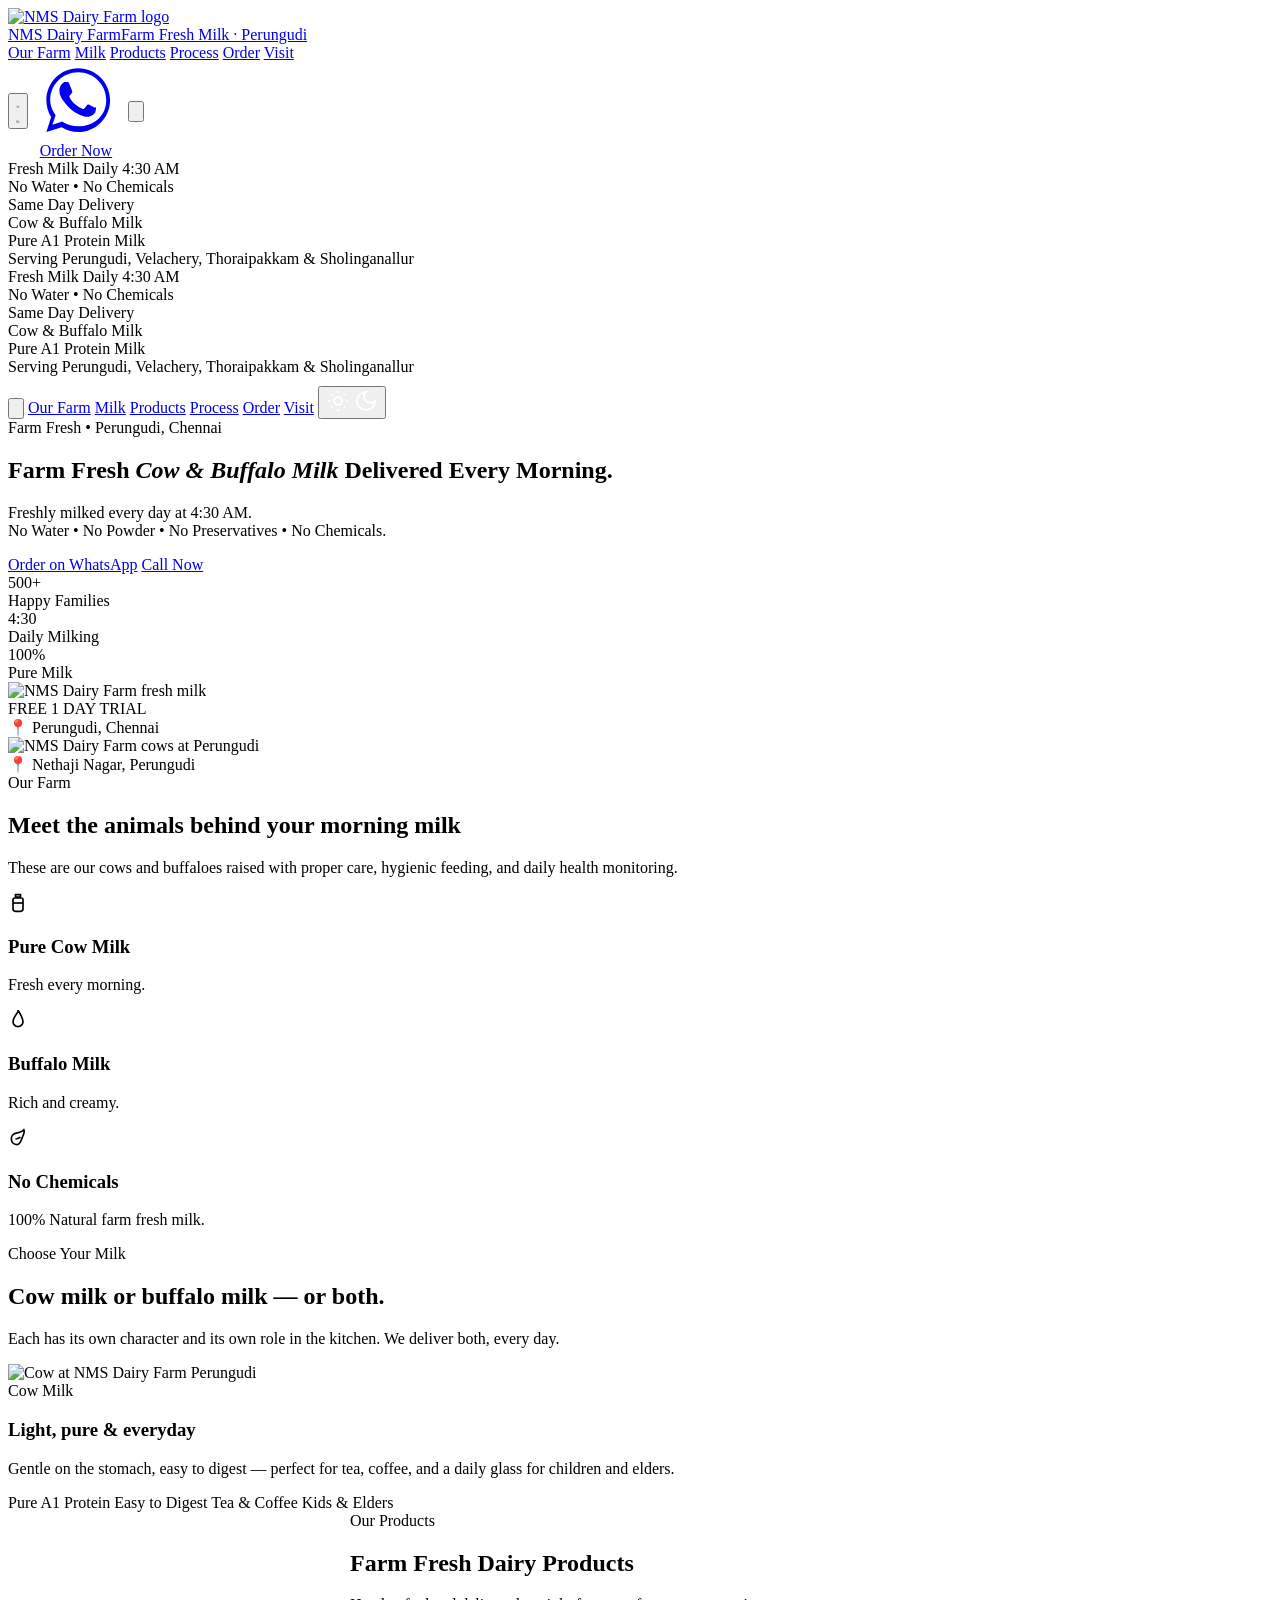
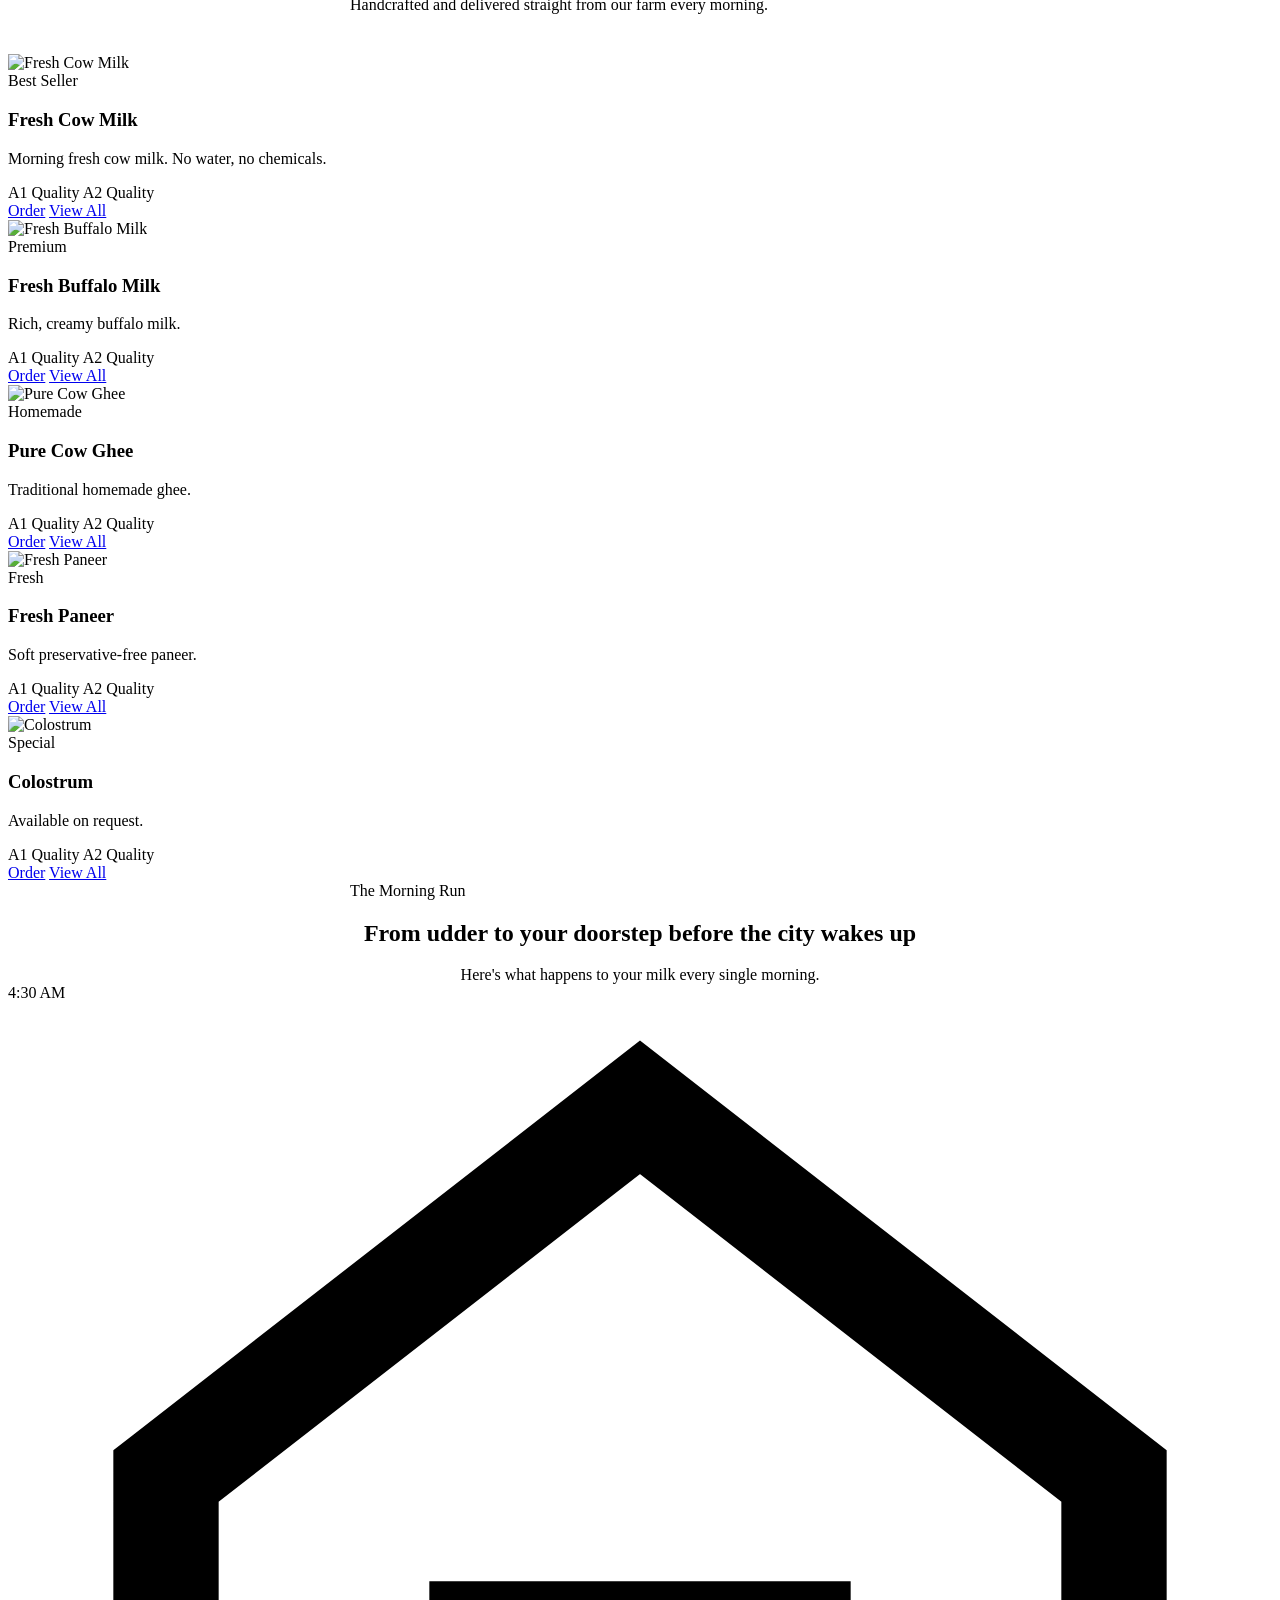
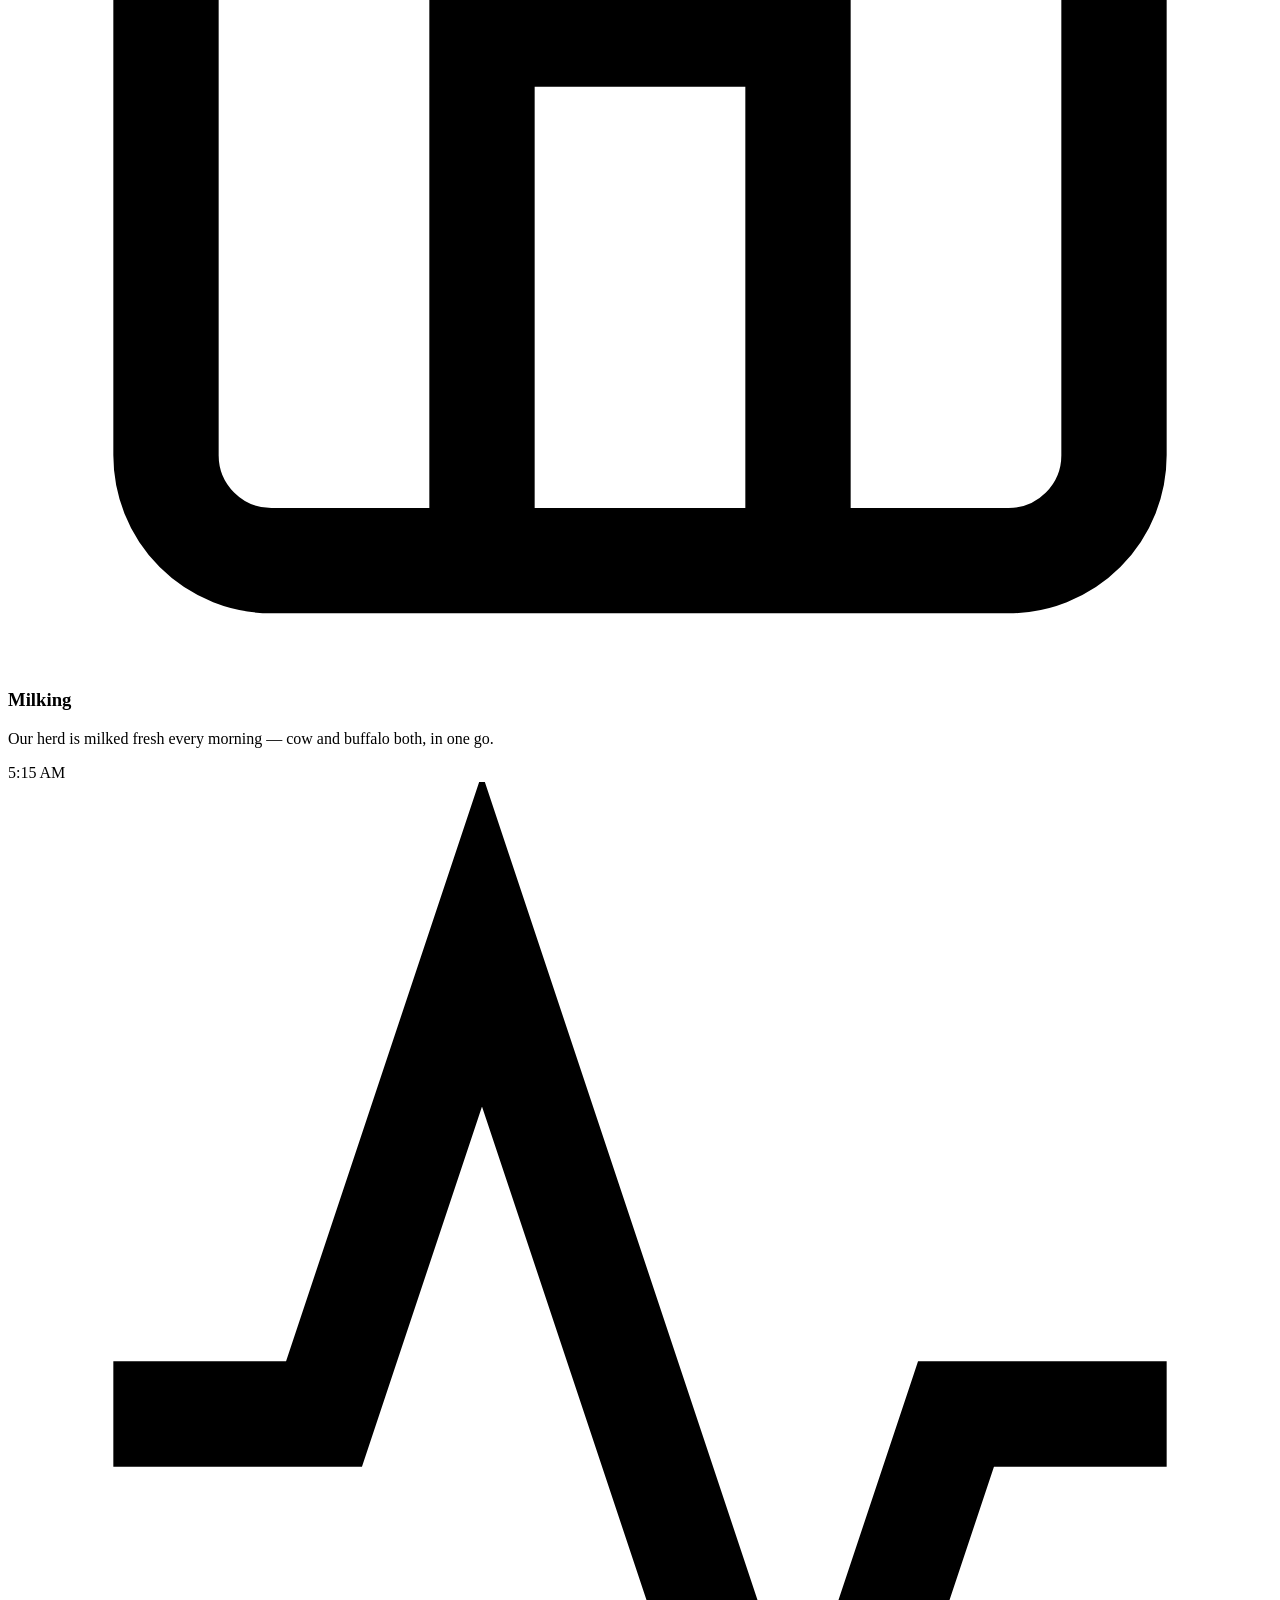
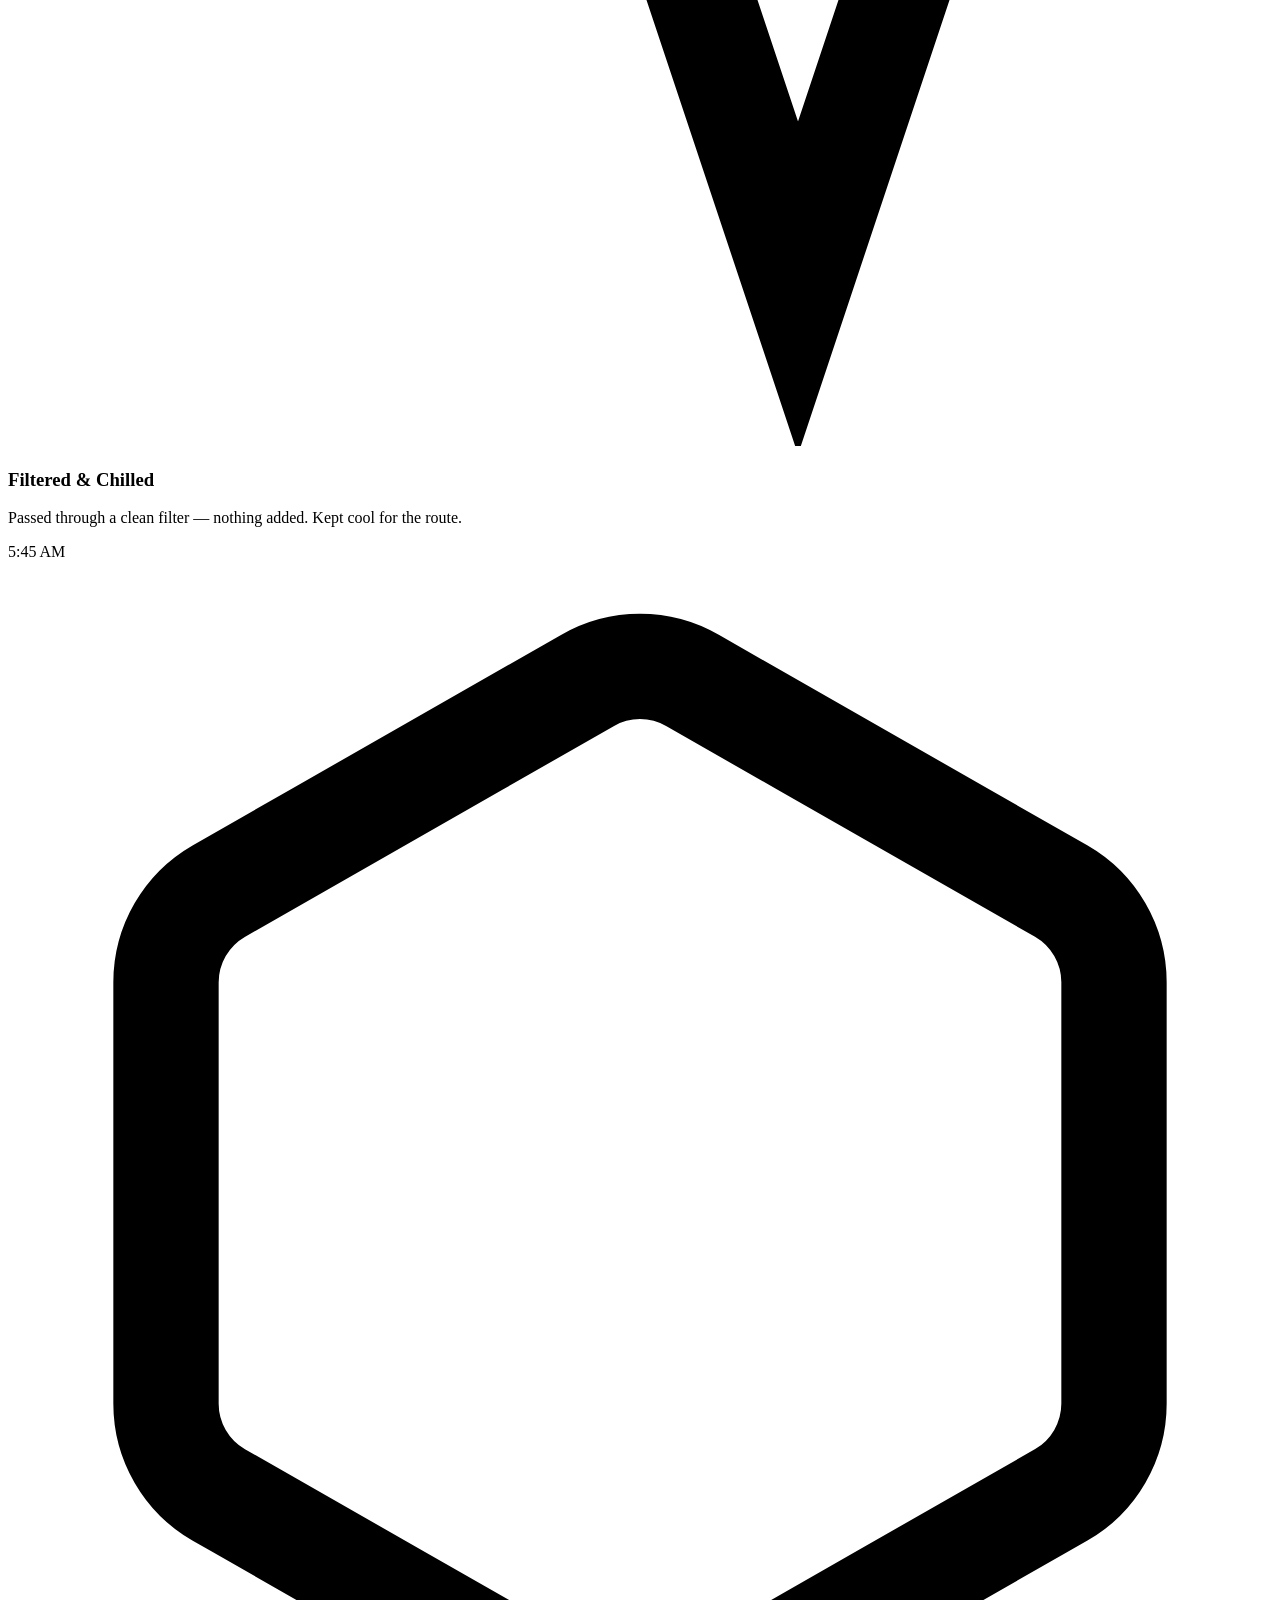
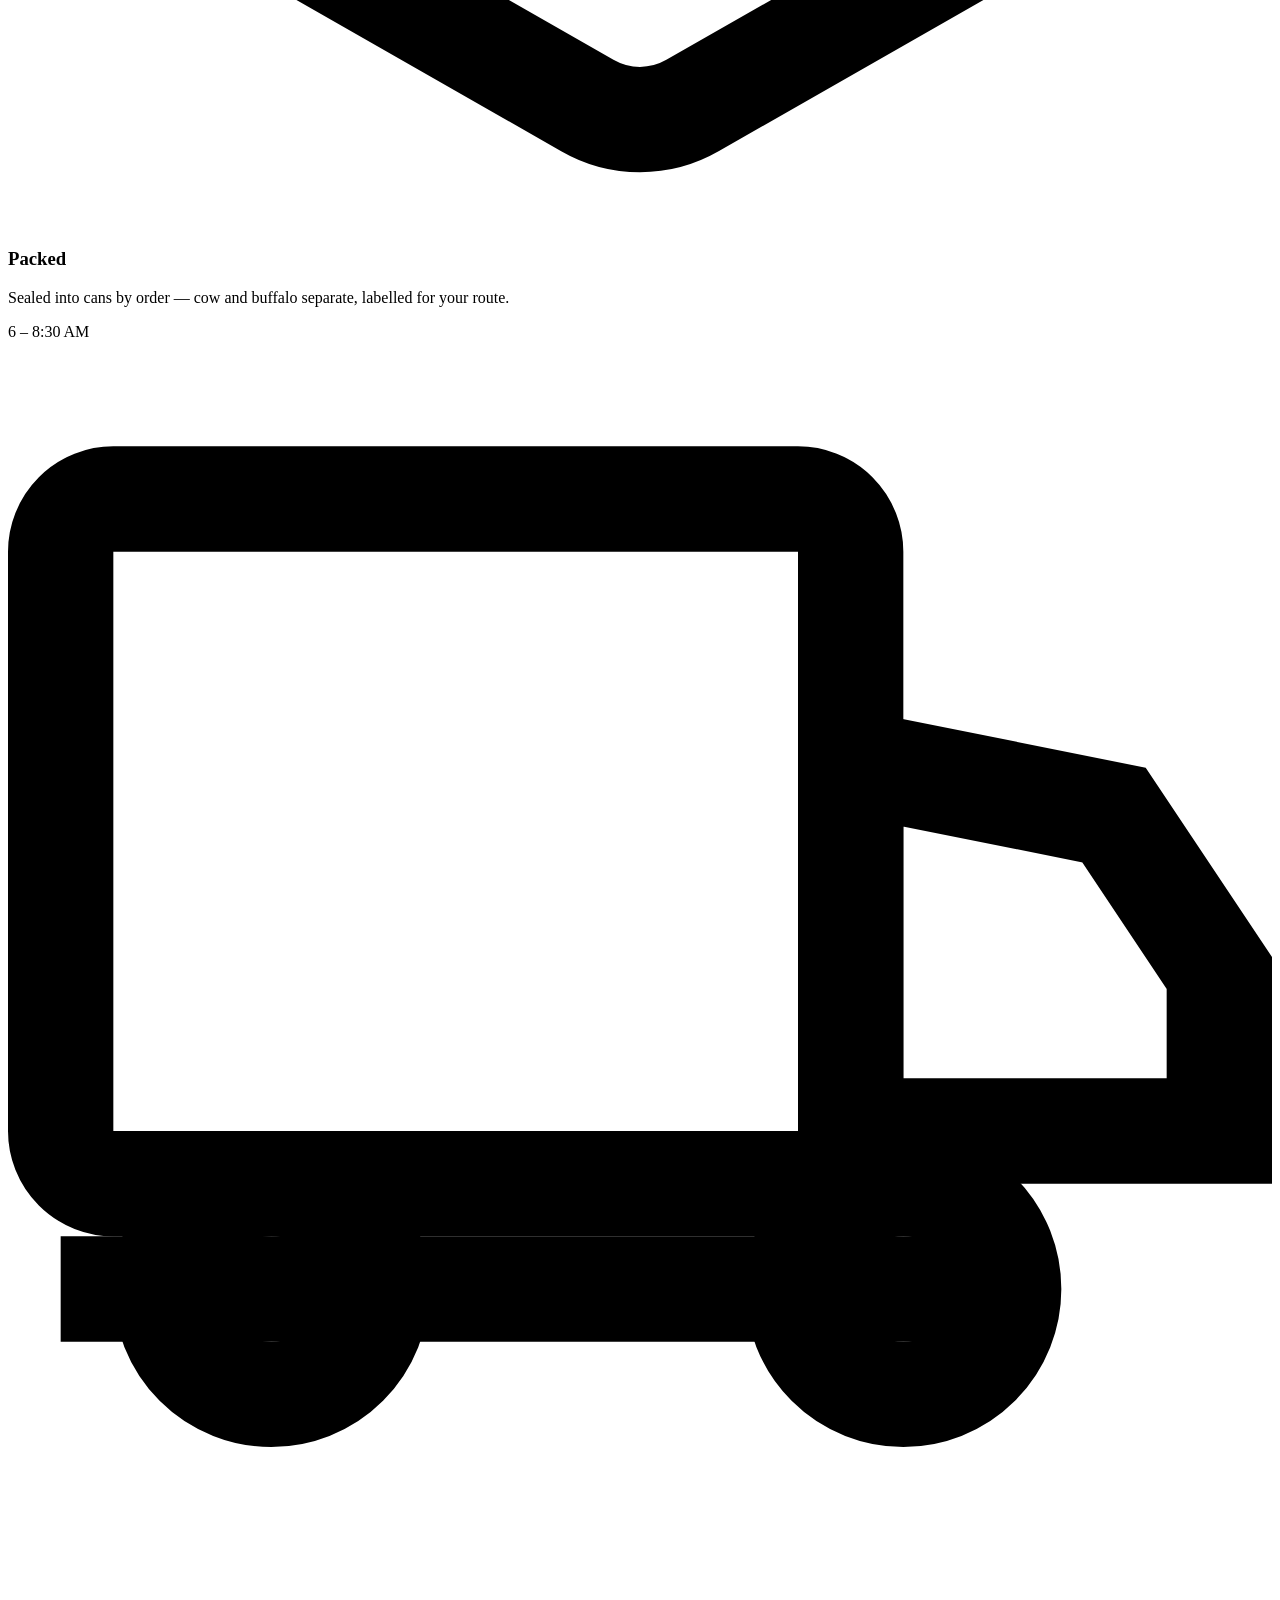
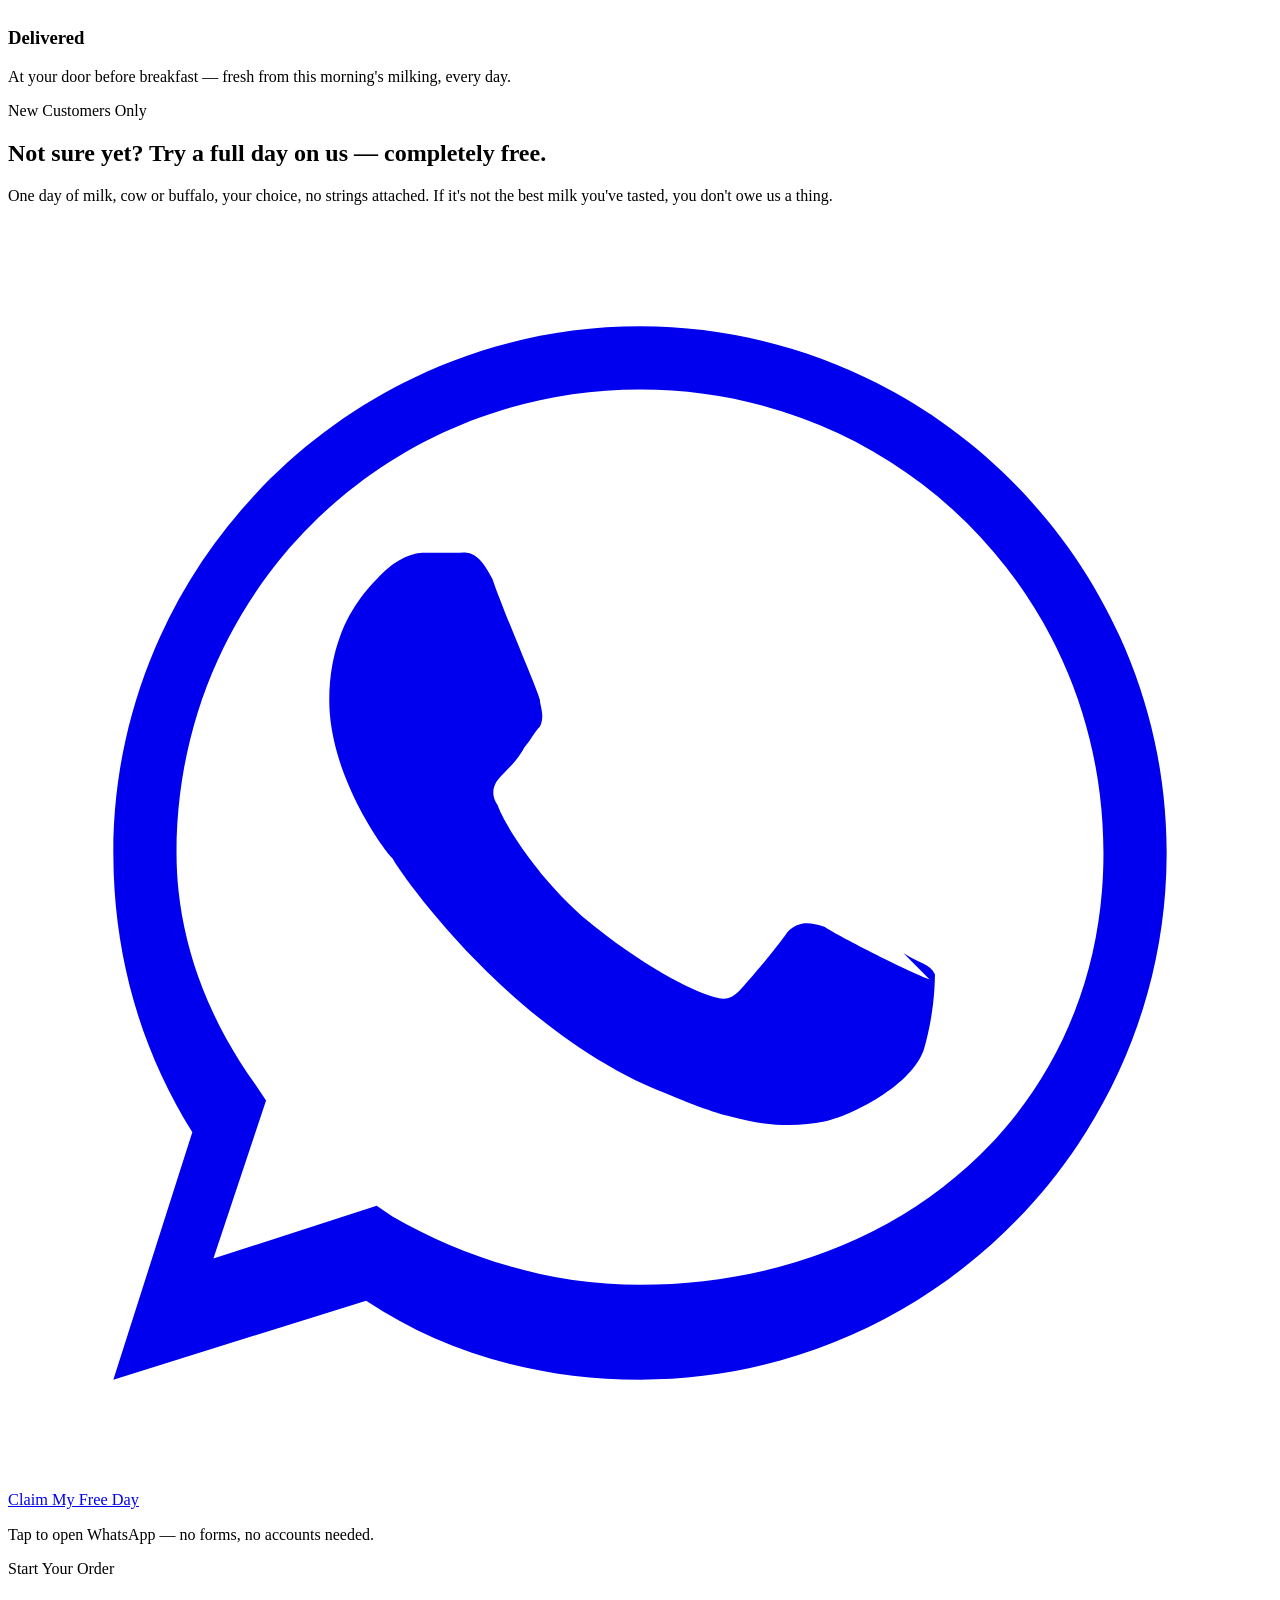
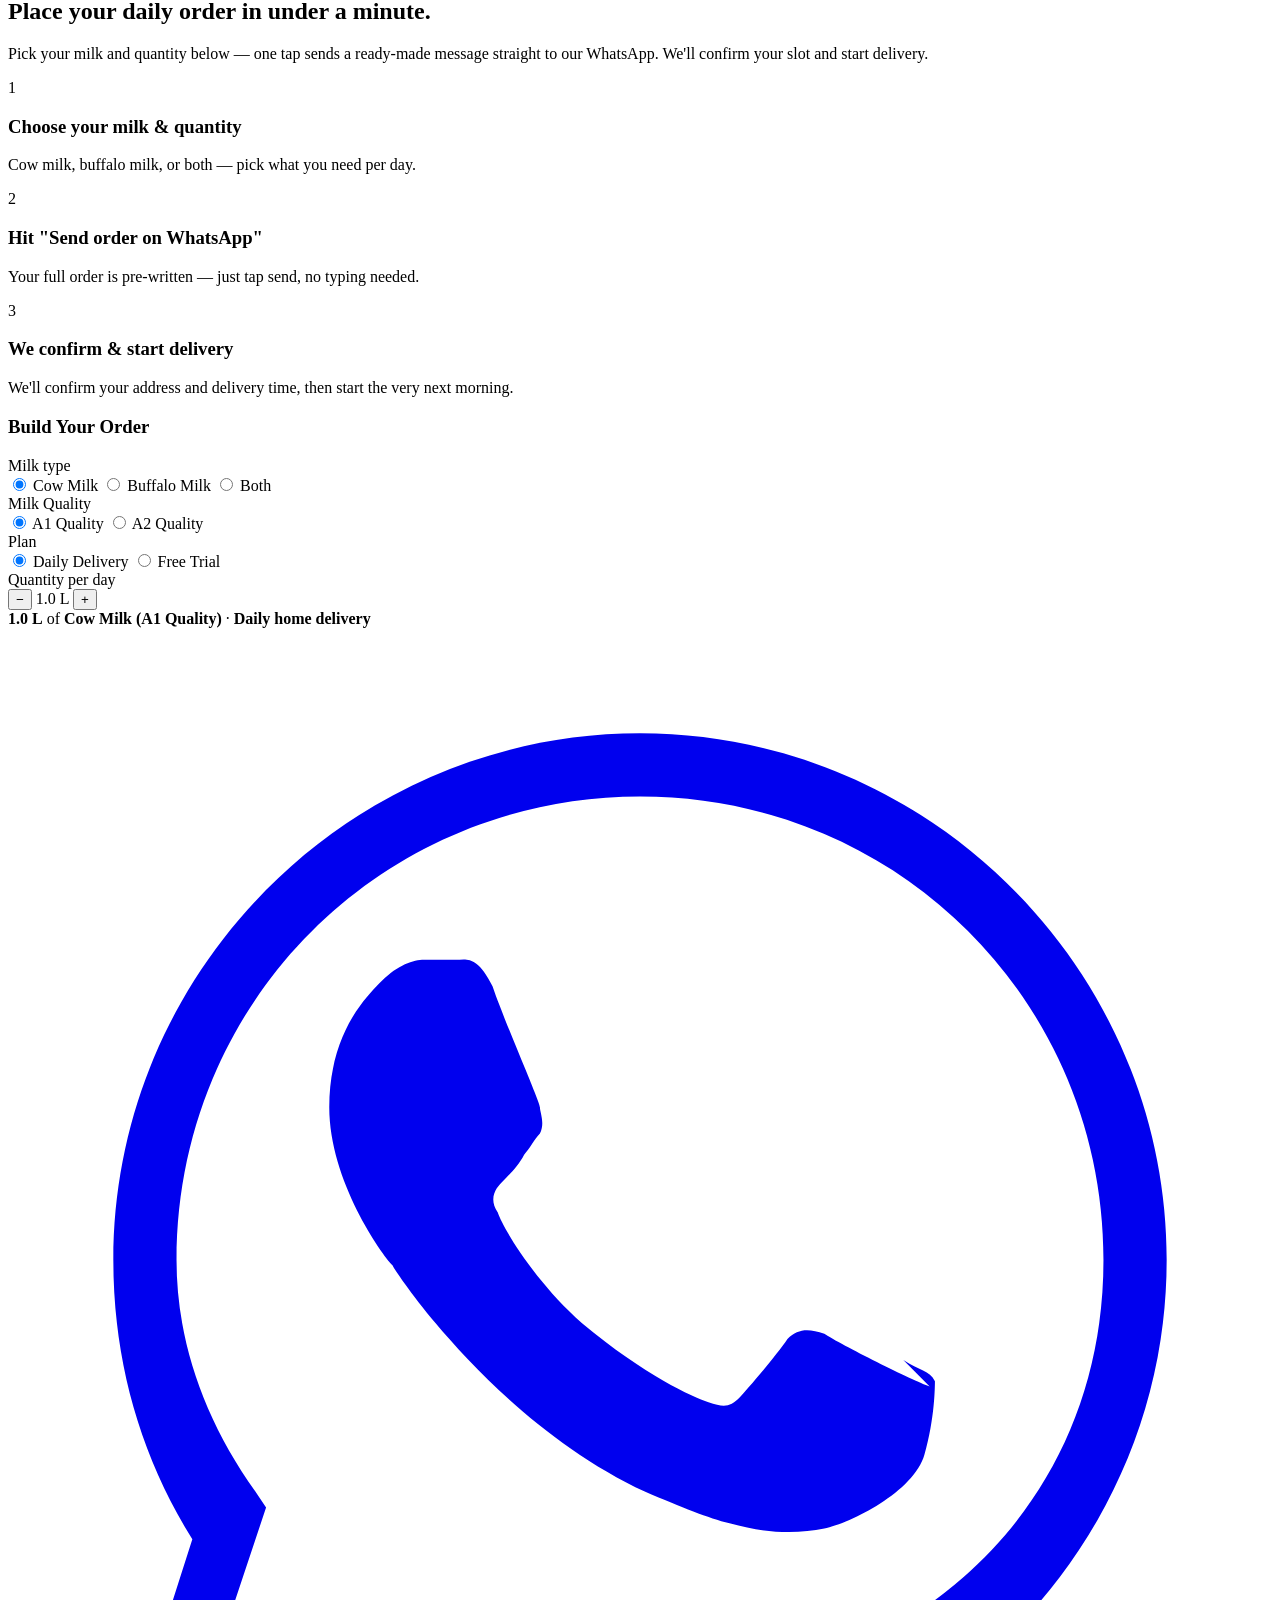
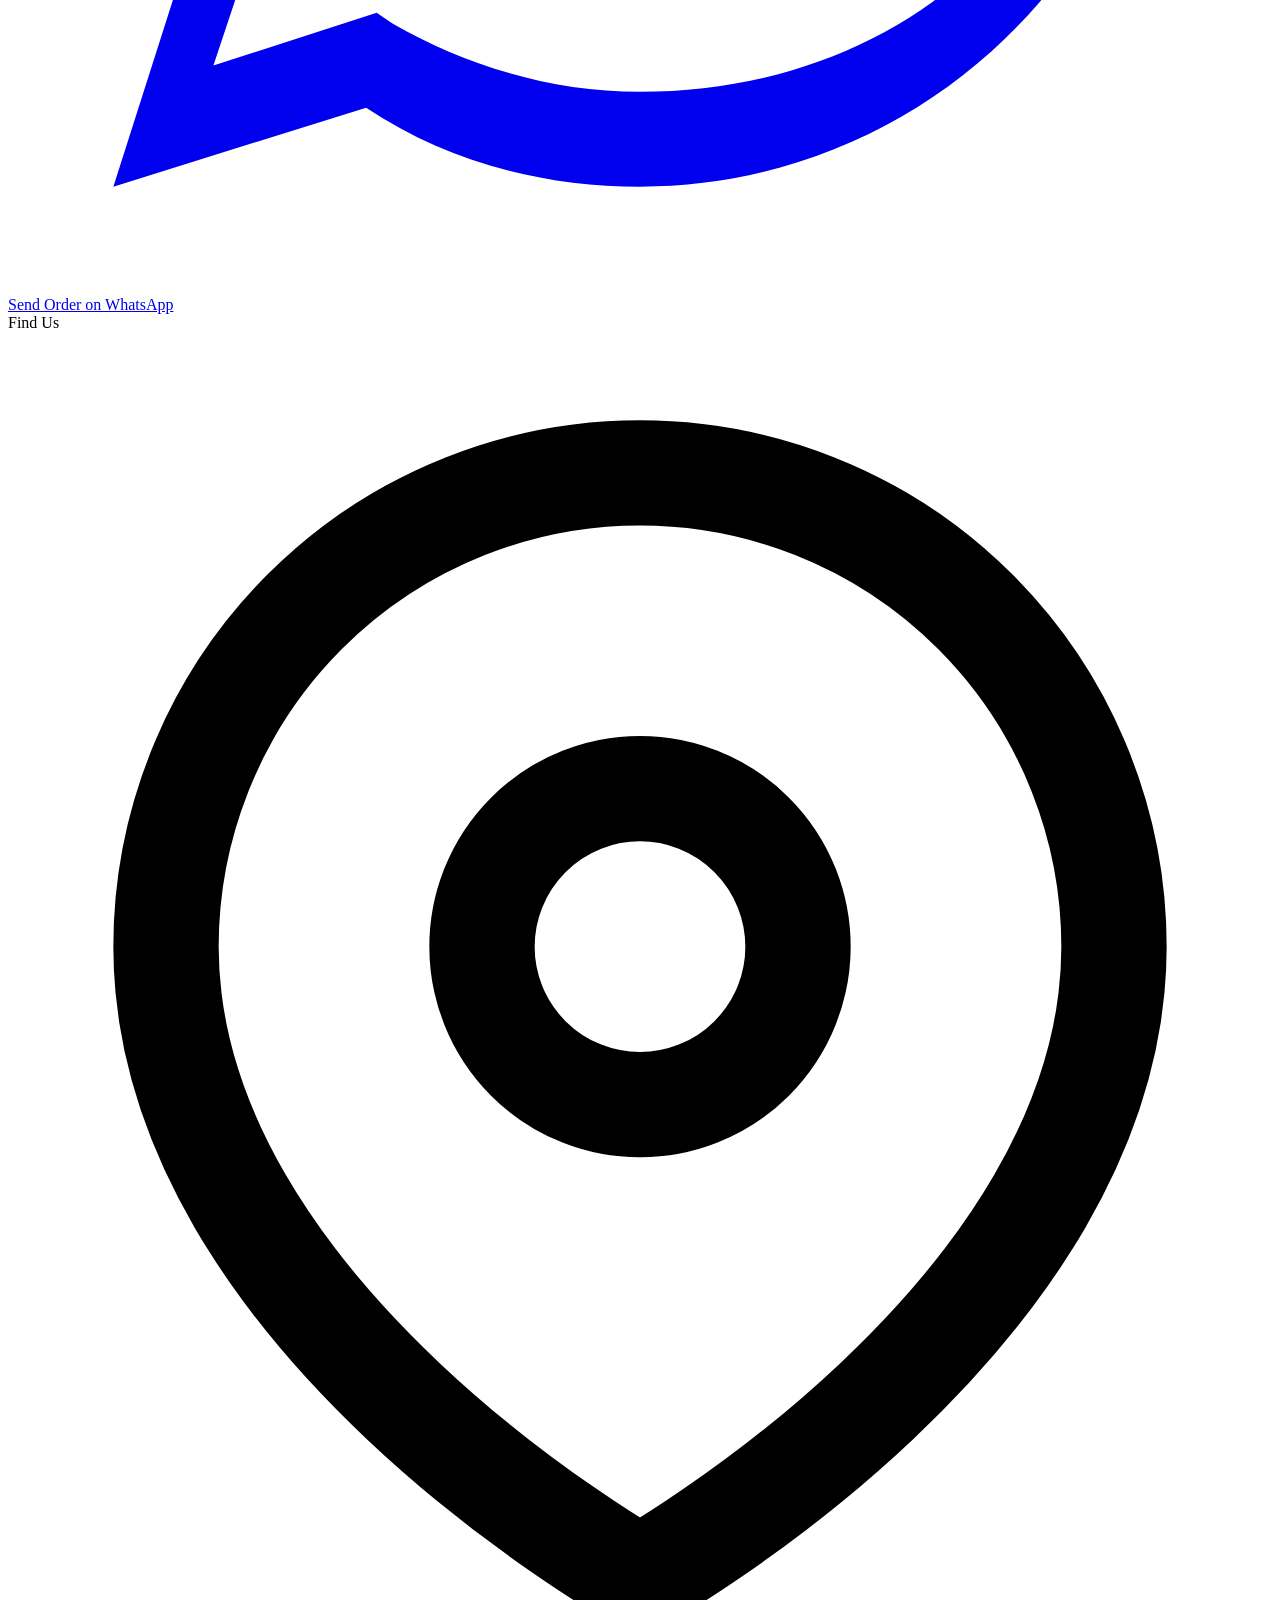
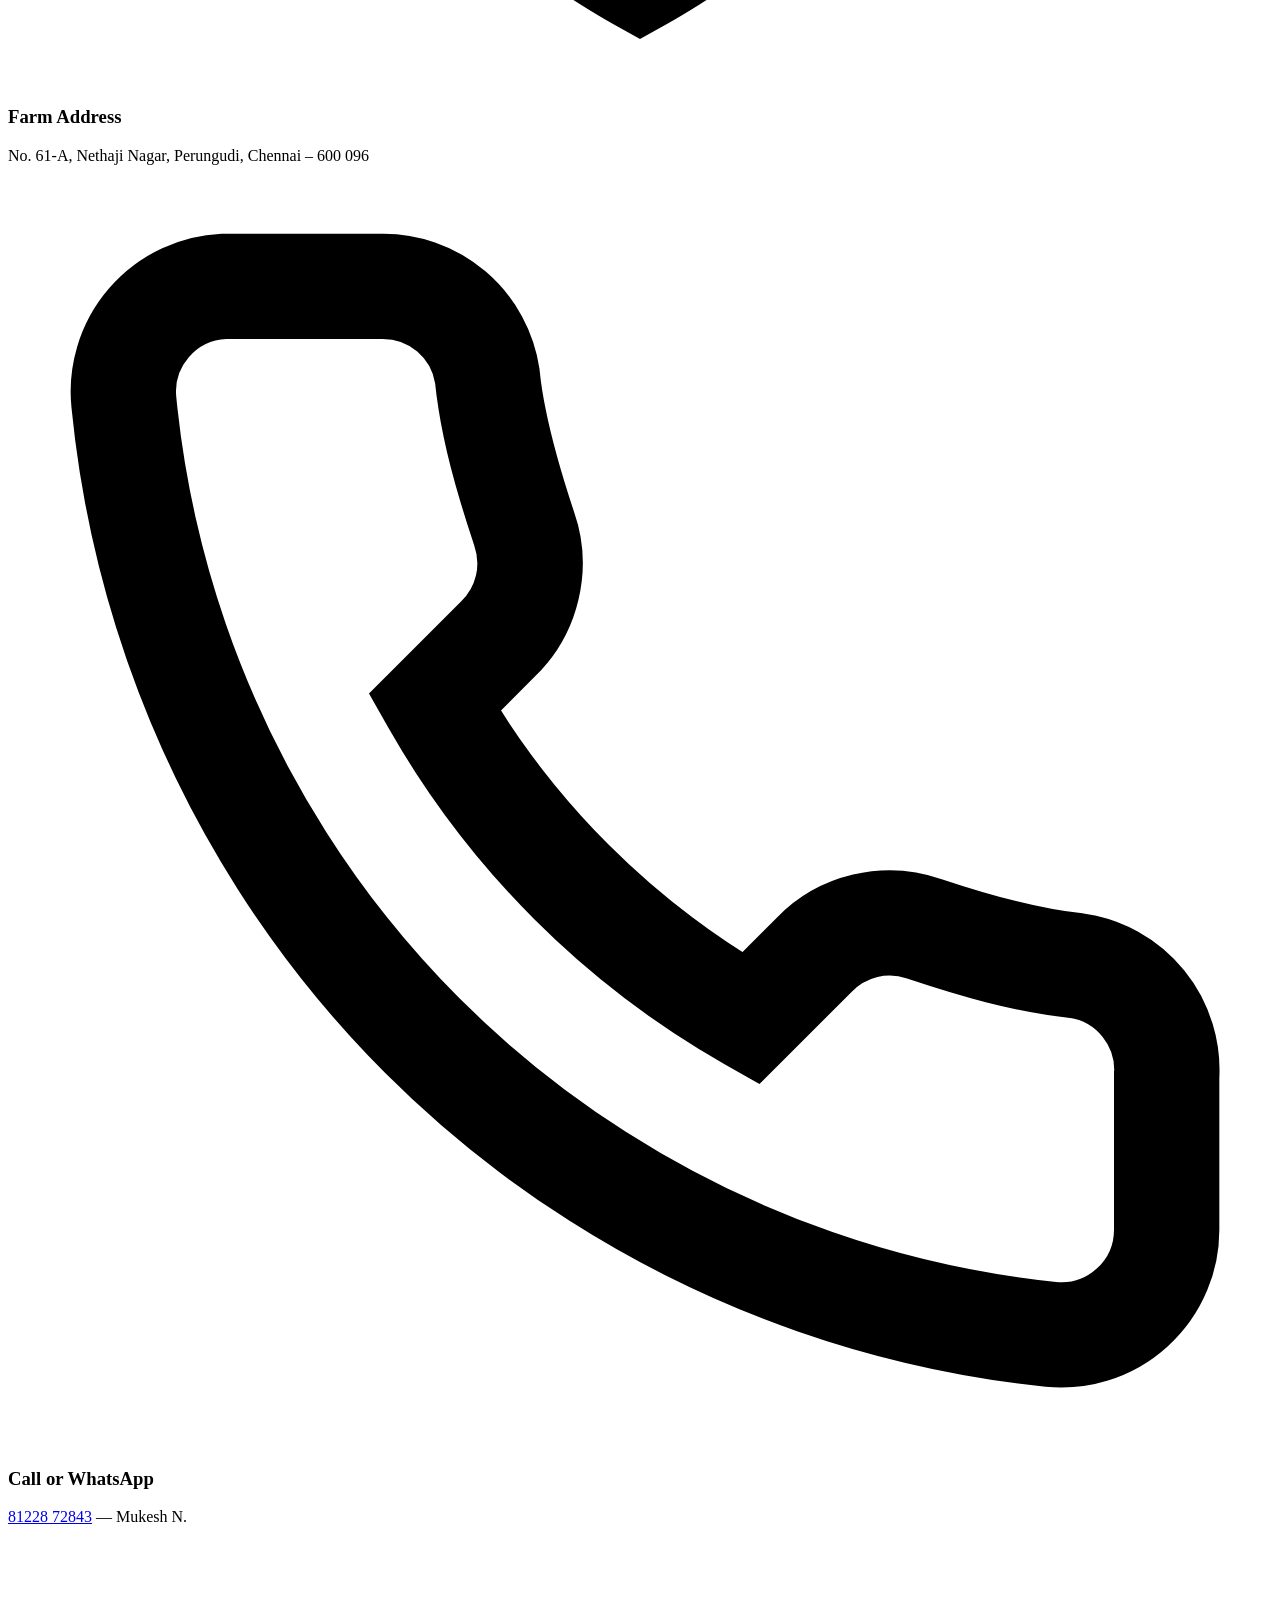
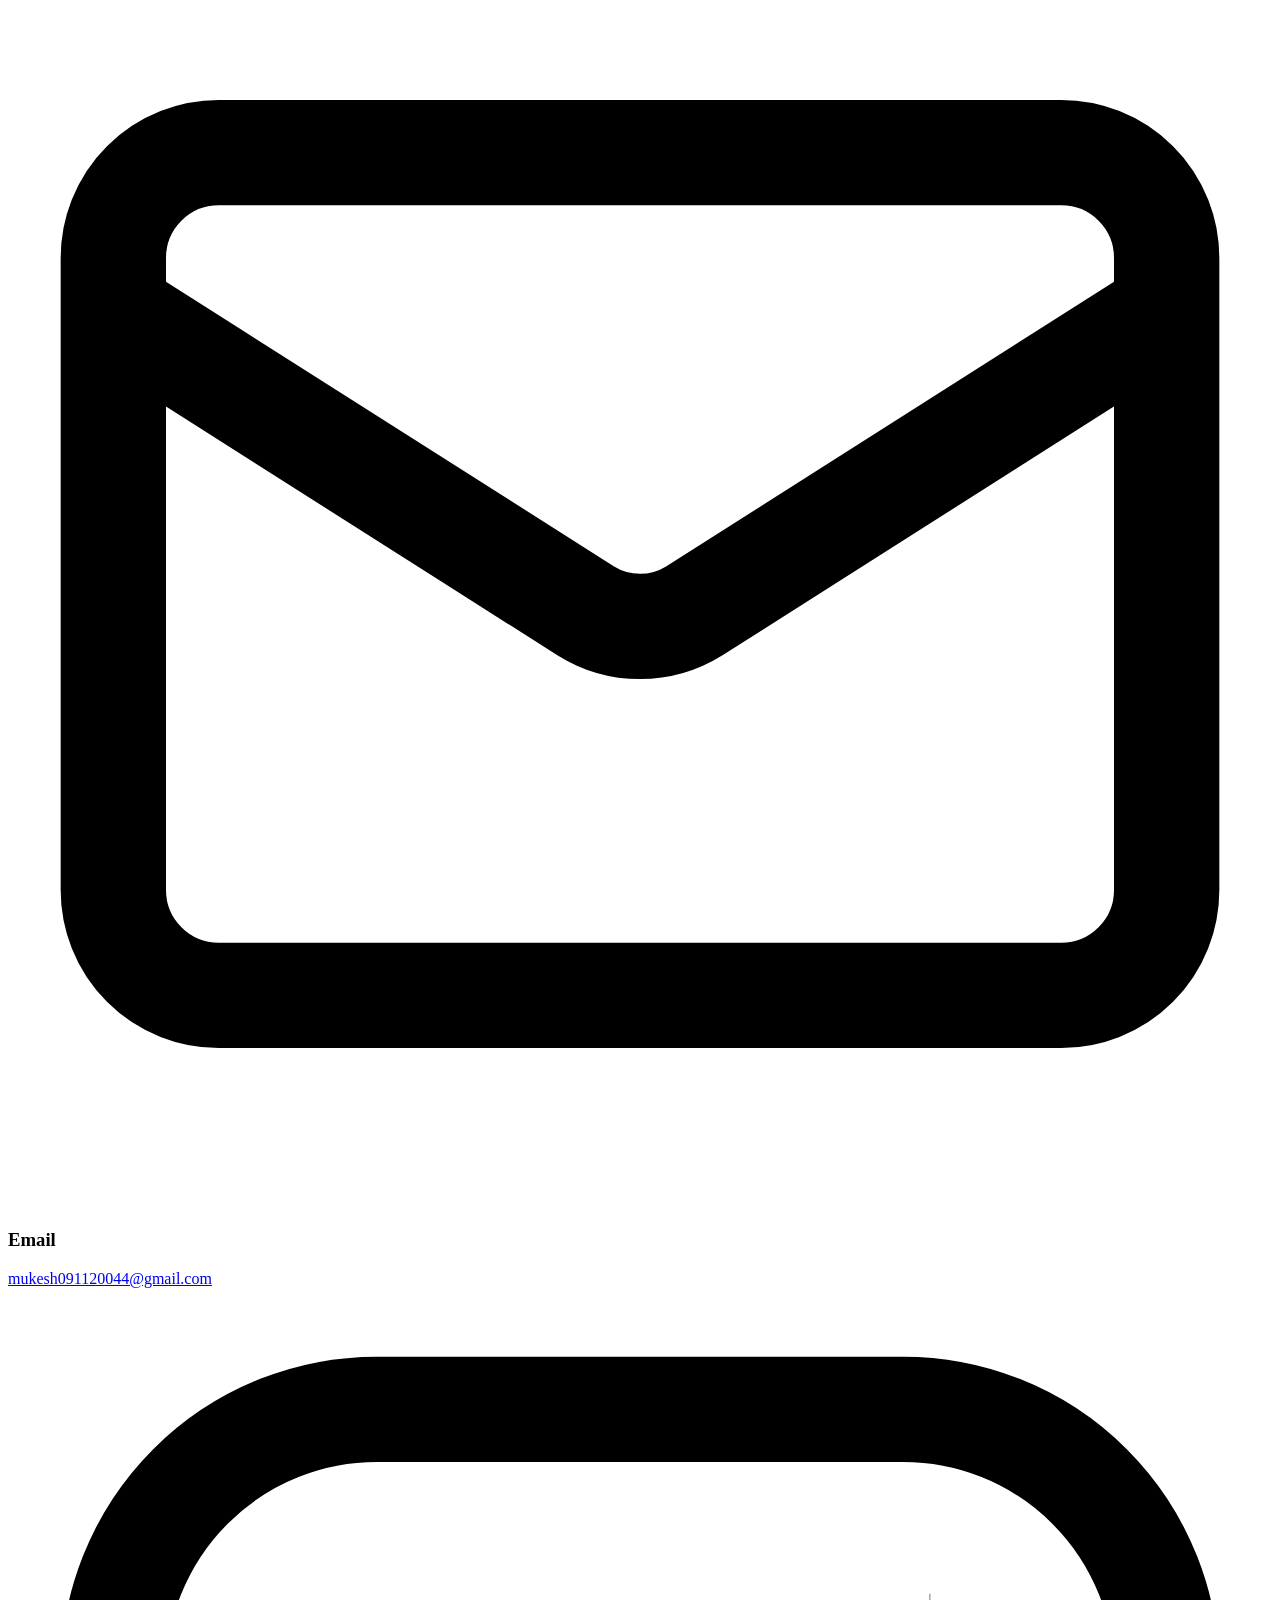
==== index.html @ 5dfdd24a "Update index.html" ====
<!DOCTYPE html>
<html lang="en">

<head>
   <meta name="google-site-verification"
   content="abcdefghijklmnopqrstuvwxyz123456" />
  <meta name="google-site-verification" content="FIwdEo8dIdttKMompDkvit5PTXpS1z3GjPGA3_YH7To" />
  <meta charset="UTF-8">
  <meta name="viewport" content="width=device-width, initial-scale=1.0">
  <title>NMS Dairy Farm | Farm Fresh Cow &amp; Buffalo Milk</title>
  <meta name="description"
    content="Pure cow and buffalo milk, milked at 4:30 AM and delivered to your door in Perungudi, Velachery, Sholinganallur. No mixing, no chemicals.">
  <meta name="keywords"
    content="NMS Dairy Farm, fresh milk Chennai, cow milk Perungudi, buffalo milk Velachery, organic ghee, homemade paneer, daily milk delivery Chennai, A1 milk Chennai, A2 milk Chennai">
  <meta name="robots" content="index, follow">
  <meta name="theme-color" content="#1B4332">
  <link rel="canonical" href="https://nmsdairyfarm.com/">

  <!-- Open Graph / Facebook -->
  <meta property="og:type" content="website">
  <meta property="og:url" content="https://nmsdairyfarm.com/">
  <meta property="og:title" content="NMS Dairy Farm | Farm Fresh Cow &amp; Buffalo Milk">
  <meta property="og:description"
    content="Pure cow and buffalo milk, milked at 4:30 AM and delivered to your door in Perungudi, Velachery, Sholinganallur. No mixing, no chemicals.">
  <meta property="og:image" content="https://nmsdairyfarm.com/img/one.webp">
  <meta property="og:site_name" content="NMS Dairy Farm">

  <!-- Twitter -->
  <meta name="twitter:card" content="summary_large_image">
  <meta name="twitter:url" content="https://nmsdairyfarm.com/">
  <meta name="twitter:title" content="NMS Dairy Farm | Farm Fresh Cow &amp; Buffalo Milk">
  <meta name="twitter:description"
    content="Pure cow and buffalo milk, milked at 4:30 AM and delivered to your door in Perungudi, Velachery, Sholinganallur. No mixing, no chemicals.">
  <meta name="twitter:image" content="https://nmsdairyfarm.com/img/one.webp">

  <!-- Favicon -->
  <link rel="icon" type="image/webp" href="img/logo.webp">
  <link rel="apple-touch-icon" href="img/logo.webp">

  <!-- Preload critical LCP assets -->
  <link rel="preload" as="image" href="img/one.webp" type="image/webp">
  <link rel="preload" as="image" href="img/two.webp" type="image/webp">

  <link rel="preconnect" href="https://fonts.googleapis.com">
  <link rel="preconnect" href="https://fonts.gstatic.com" crossorigin>
  <link
    href="https://fonts.googleapis.com/css2?family=Playfair+Display:ital,wght@0,700;0,900;1,700&family=DM+Sans:wght@400;500;600;700&family=Caveat:wght@700&display=swap"
    rel="stylesheet">
  <link rel="stylesheet" href="style.css">
</head>

<body>
  <script>
    (function () {
      var t = localStorage.getItem('theme');
      if (t === 'dark' || (!t && window.matchMedia('(prefers-color-scheme: dark)').matches)) {
        document.body.classList.add('dark-theme');
      }
    })();
  </script>

  <!-- ── HEADER ── -->
  <header>
    <div class="nav">
      <a href="#home" class="brand">
        <div class="brand-logo">
          <img src="img/two.webp" alt="NMS Dairy Farm logo" width="42" height="42" decoding="async">
        </div>
        <div class="brand-name">NMS Dairy Farm<span>Farm Fresh Milk · Perungudi</span></div>
      </a>
      <nav class="nav-links" aria-label="Main navigation">
        <a href="#showcase">Our Farm</a>
        <a href="#animals">Milk</a>
        <a href="products.html">Products</a>
        <a href="#process">Process</a>
        <a href="#order">Order</a>
        <a href="#visit">Visit</a>
      </nav>
      <div class="nav-actions" style="display:flex;align-items:center;gap:12px;">
        <button class="theme-btn" id="themeToggle" aria-label="Toggle dark mode">
          <svg class="sun-icon" viewBox="0 0 24 24" fill="none" stroke="currentColor" stroke-width="2" aria-hidden="true">
            <circle cx="12" cy="12" r="4"/>
            <path d="M12 2v2M12 20v2M4.93 4.93l1.41 1.41M17.66 17.66l1.41 1.41M2 12h2M20 12h2M6.34 17.66l-1.41 1.41M19.07 4.93l-1.41 1.41"/>
          </svg>
          <svg class="moon-icon" viewBox="0 0 24 24" fill="none" stroke="currentColor" stroke-width="2" aria-hidden="true">
            <path d="M12 3a6 6 0 0 0 9 9 9 9 0 1 1-9-9Z"/>
          </svg>
        </button>
        <a class="btn btn-wa nav-wa" id="navWa" href="#" target="_blank" rel="noopener" aria-label="Order on WhatsApp">
          <svg viewBox="0 0 24 24" fill="currentColor" aria-hidden="true">
            <path
              d="M17.5 14.4c-.3-.1-1.7-.8-2-1-.3-.1-.5-.1-.7.1-.2.3-.8 1-.9 1.1-.2.2-.3.2-.6.1-.3-.1-1.2-.5-2.4-1.5-.9-.8-1.5-1.8-1.6-2.1-.2-.3 0-.5.1-.6.1-.1.3-.3.4-.5.1-.1.2-.3.3-.4.1-.2 0-.4 0-.5 0-.1-.7-1.7-.9-2.3-.3-.6-.5-.5-.7-.5h-.6c-.2 0-.5.1-.8.4-.3.3-1 1-1 2.4s1 2.8 1.2 3c.1.2 2 3 4.8 4.3.7.3 1.2.5 1.6.6.7.2 1.3.2 1.8.1.5-.1 1.7-.7 1.9-1.4.2-.7.2-1.3.2-1.4-.1-.2-.3-.2-.6-.4Z" />
            <path
              d="M12 2C6.5 2 2 6.5 2 12c0 1.9.5 3.7 1.5 5.3L2 22l4.8-1.5C8.3 21.5 10.1 22 12 22c5.5 0 10-4.5 10-10S17.5 2 12 2Zm0 18.2c-1.7 0-3.3-.5-4.7-1.3l-.3-.2-3.1 1 1-3-.2-.3C3.7 15 3.2 13.5 3.2 12 3.2 7.1 7.1 3.2 12 3.2S20.8 7.1 20.8 12 16.9 20.2 12 20.2Z" />
          </svg>
          Order Now
        </a>
        <button class="hamburger" id="menuOpen" aria-label="Open menu" aria-expanded="false" aria-controls="mobileNav">
          <svg viewBox="0 0 24 24" fill="none" stroke="currentColor" stroke-width="2" aria-hidden="true">
            <path d="M3 6h18M3 12h18M3 18h18" stroke-linecap="round" />
          </svg>
        </button>
      </div>
    </div>
    <!-- ticker -->
    <div class="ticker-wrap" aria-hidden="true">
      <div class="ticker-track">
        <div class="ticker-item">Fresh Milk Daily 4:30 AM</div>
        <div class="ticker-item">No Water • No Chemicals</div>
        <div class="ticker-item">Same Day Delivery</div>
        <div class="ticker-item">Cow &amp; Buffalo Milk</div>
        <div class="ticker-item">Pure A1 Protein Milk</div>
        <div class="ticker-item">Serving Perungudi, Velachery, Thoraipakkam &amp; Sholinganallur</div>
        <!-- duplicate for seamless loop -->
        <div class="ticker-item">Fresh Milk Daily 4:30 AM</div>
        <div class="ticker-item">No Water • No Chemicals</div>
        <div class="ticker-item">Same Day Delivery</div>
        <div class="ticker-item">Cow &amp; Buffalo Milk</div>
        <div class="ticker-item">Pure A1 Protein Milk</div>
        <div class="ticker-item">Serving Perungudi, Velachery, Thoraipakkam &amp; Sholinganallur</div>
      </div>
    </div>
  </header>

  <!-- MOBILE NAV -->
  <div class="mobile-nav" id="mobileNav" role="dialog" aria-modal="true" aria-label="Mobile navigation">
    <button class="close" id="menuClose" aria-label="Close menu">
      <svg viewBox="0 0 24 24" fill="none" stroke="currentColor" stroke-width="2" aria-hidden="true">
        <path d="M6 6l12 12M18 6L6 18" stroke-linecap="round" />
      </svg>
    </button>
    <a href="#showcase">Our Farm</a>
    <a href="#animals">Milk</a>
    <a href="products.html">Products</a>
    <a href="#process">Process</a>
    <a href="#order">Order</a>
    <a href="#visit">Visit</a>
    <button class="theme-btn" aria-label="Toggle dark mode" style="margin-top: 10px; color: #fff;">
      <svg class="sun-icon" viewBox="0 0 24 24" fill="none" stroke="currentColor" stroke-width="2" aria-hidden="true" style="width:24px; height:24px;">
        <circle cx="12" cy="12" r="4"/>
        <path d="M12 2v2M12 20v2M4.93 4.93l1.41 1.41M17.66 17.66l1.41 1.41M2 12h2M20 12h2M6.34 17.66l-1.41 1.41M19.07 4.93l-1.41 1.41"/>
      </svg>
      <svg class="moon-icon" viewBox="0 0 24 24" fill="none" stroke="currentColor" stroke-width="2" aria-hidden="true" style="width:24px; height:24px;">
        <path d="M12 3a6 6 0 0 0 9 9 9 9 0 1 1-9-9Z"/>
      </svg>
    </button>
  </div>

  <main>
    <!-- ── HERO ── -->
    <section class="hero" id="home">
      <div class="hero-bg"></div>
      <div class="hero-particles" id="particles" aria-hidden="true"></div>
      <div class="hero-grid">
        <!-- LEFT -->
        <div class="hero-content">
          <div class="hero-eyebrow">Farm Fresh • Perungudi, Chennai</div>
          <h1>Farm Fresh <em>Cow &amp; Buffalo Milk</em> Delivered Every Morning.</h1>
          <p class="hero-sub">Freshly milked every day at 4:30 AM.<br>No Water • No Powder • No Preservatives • No
            Chemicals.</p>
          <div class="hero-cta">
            <a class="btn btn-wa" id="heroWa" href="#" target="_blank" rel="noopener">Order on WhatsApp</a>
            <a class="btn btn-white" href="tel:+918122872843">Call Now</a>
          </div>
          <div class="hero-stats">
            <div class="hero-stat">
              <div class="num">500+</div>
              <div class="lbl">Happy Families</div>
            </div>
            <div class="hero-stat">
              <div class="num">4:30</div>
              <div class="lbl">Daily Milking</div>
            </div>
            <div class="hero-stat">
              <div class="num">100%</div>
              <div class="lbl">Pure Milk</div>
            </div>
          </div>
        </div>
        <!-- RIGHT -->
        <div class="poster-wrap">
          <div class="poster-frame">
            <img src="img/one.webp" alt="NMS Dairy Farm fresh milk" width="420" height="560" fetchpriority="high">
            <div class="poster-tag">FREE 1 DAY TRIAL</div>
            <div class="poster-badge">📍 Perungudi, Chennai</div>
          </div>
        </div>
      </div>
    </section>

    <!-- ── SHOWCASE ── -->
    <section class="showcase section" id="showcase">
      <div class="section-inner">
        <div class="showcase-grid">
          <div class="showcase-img-wrap reveal">
            <div class="showcase-img">
              <img src="img/two.webp" alt="NMS Dairy Farm cows at Perungudi" loading="lazy" width="600" height="420" decoding="async">
              <div class="img-label">📍 Nethaji Nagar, Perungudi</div>
            </div>
          </div>
          <div class="reveal">
            <span class="label">Our Farm</span>
            <div class="section-head">
              <h2>Meet the animals behind your morning milk</h2>
              <p>These are our cows and buffaloes raised with proper care, hygienic feeding, and daily health
                monitoring.
              </p>
            </div>
            <div>
              <div class="showcase-point">
                <div class="point-icon">
                  <svg viewBox="0 0 24 24" fill="none" stroke="currentColor" stroke-width="2" width="20" height="20"
                    aria-hidden="true">
                    <path d="M9 2h6v3H9zM6 8a2 2 0 0 1 2-2h8a2 2 0 0 1 2 2v11a3 3 0 0 1-3 3H9a3 3 0 0 1-3-3V8z" />
                    <path d="M6 12h12" />
                  </svg>
                </div>
                <div class="point-text">
                  <h3>Pure Cow Milk</h3>
                  <p>Fresh every morning.</p>
                </div>
              </div>
              <div class="showcase-point">
                <div class="point-icon">
                  <svg viewBox="0 0 24 24" fill="none" stroke="currentColor" stroke-width="2" width="20" height="20"
                    aria-hidden="true">
                    <path d="M12 2C12 2 6 10 6 14a6 6 0 0 0 12 0c0-4-6-14-6-14z" />
                  </svg>
                </div>
                <div class="point-text">
                  <h3>Buffalo Milk</h3>
                  <p>Rich and creamy.</p>
                </div>
              </div>
              <div class="showcase-point">
                <div class="point-icon">
                  <svg viewBox="0 0 24 24" fill="none" stroke="currentColor" stroke-width="2" width="20" height="20"
                    aria-hidden="true">
                    <path d="M11 20A7 7 0 0 1 9.8 6.1C15.5 5 17 4.48 19 2c1 2 0.2 5-1.5 8.5C16 13.9 14.9 20 11 20z" />
                    <path d="M9 13.5c2-1 4.5-1 6-2.5" />
                  </svg>
                </div>
                <div class="point-text">
                  <h3>No Chemicals</h3>
                  <p>100% Natural farm fresh milk.</p>
                </div>
              </div>
            </div>
          </div>
        </div>
      </div>
    </section>

    <!-- ── ANIMALS ── -->
    <section class="animals" id="animals">
      <div class="animals-inner">
        <div class="section-head reveal">
          <span class="label">Choose Your Milk</span>
          <h2>Cow milk or buffalo milk — or both.</h2>
          <p>Each has its own character and its own role in the kitchen. We deliver both, every day.</p>
        </div>
        <div class="animal-cards">
          <div class="animal-card reveal">
            <img src="img/two.webp" alt="Cow at NMS Dairy Farm Perungudi" loading="lazy" width="580" height="380"
              style="object-position:right center;" decoding="async">
            <div class="animal-card-overlay"></div>
            <div class="animal-card-content">
              <span class="animal-card-tag">Cow Milk</span>
              <h3>Light, pure &amp; everyday</h3>
              <p>Gentle on the stomach, easy to digest — perfect for tea, coffee, and a daily glass for children and
                elders.</p>
              <div class="benefits">
                <span class="benefit gold">Pure A1 Protein</span>
                <span class="benefit">Easy to Digest</span>
                <span class="benefit">Tea &amp; Coffee</span>
                <span class="benefit">Kids &amp; Elders</span>
              </div>
            </div>
          </div>
        </div>
      </div>
    </section>

    <!-- ── PRODUCTS SECTION ── -->
    <section class="section" id="products-homepage" style="background:#fff;">
      <div class="section-inner">
        <div class="section-head reveal text-center" style="max-width:580px;margin:0 auto 40px;">
          <span class="label" style="justify-content:center;">Our Products</span>
          <h2>Farm Fresh Dairy Products</h2>
          <p style="margin:12px auto 0;">Handcrafted and delivered straight from our farm every morning.</p>
        </div>
        <div class="grid">
          <!-- Cow Milk -->
          <div class="card reveal">
            <img src="img/cow milk.webp" alt="Fresh Cow Milk" loading="lazy" width="400" height="220" decoding="async">
            <div class="content">
              <span class="tag">Best Seller</span>
              <h3>Fresh Cow Milk</h3>
              <p>Morning fresh cow milk. No water, no chemicals.</p>
              <div class="quality-badges">
                <span class="quality-badge a1 active">A1 Quality</span>
                <span class="quality-badge a2">A2 Quality</span>
              </div>
              <div class="card-actions">
                <a class="btn btn-wa"
                  href="https://wa.me/918122872843?text=Hi%20NMS%20Dairy%20Farm!%20I'd%20like%20to%20order%20Fresh%20Cow%20Milk%20%5BPlease%20specify%20A1%20or%20A2%20Quality%5D."
                  target="_blank" rel="noopener">Order</a>
                <a class="btn btn-outline" href="products.html">View All</a>
              </div>
            </div>
          </div>
          <!-- Buffalo Milk -->
          <div class="card reveal">
            <img src="img/bmilk.webp" alt="Fresh Buffalo Milk" loading="lazy" width="400" height="220" decoding="async">
            <div class="content">
              <span class="tag">Premium</span>
              <h3>Fresh Buffalo Milk</h3>
              <p>Rich, creamy buffalo milk.</p>
              <div class="quality-badges">
                <span class="quality-badge a1">A1 Quality</span>
                <span class="quality-badge a2 active">A2 Quality</span>
              </div>
              <div class="card-actions">
                <a class="btn btn-wa"
                  href="https://wa.me/918122872843?text=Hi%20NMS%20Dairy%20Farm!%20I'd%20like%20to%20order%20Fresh%20Buffalo%20Milk%20%5BPlease%20specify%20A1%20or%20A2%20Quality%5D."
                  target="_blank" rel="noopener">Order</a>
                <a class="btn btn-outline" href="products.html">View All</a>
              </div>
            </div>
          </div>
          <!-- Ghee -->
          <div class="card reveal">
            <img src="img/ghee.webp" alt="Pure Cow Ghee" loading="lazy" width="400" height="220" decoding="async">
            <div class="content">
              <span class="tag">Homemade</span>
              <h3>Pure Cow Ghee</h3>
              <p>Traditional homemade ghee.</p>
              <div class="quality-badges">
                <span class="quality-badge a1">A1 Quality</span>
                <span class="quality-badge a2">A2 Quality</span>
              </div>
              <div class="card-actions">
                <a class="btn btn-wa"
                  href="https://wa.me/918122872843?text=Hi%20NMS%20Dairy%20Farm!%20I'd%20like%20to%20order%20Pure%20Cow%20Ghee."
                  target="_blank" rel="noopener">Order</a>
                <a class="btn btn-outline" href="products.html">View All</a>
              </div>
            </div>
          </div>
          <!-- Paneer -->
          <div class="card reveal">
            <img src="img/panneer.webp" alt="Fresh Paneer" loading="lazy" width="400" height="220" decoding="async">
            <div class="content">
              <span class="tag">Fresh</span>
              <h3>Fresh Paneer</h3>
              <p>Soft preservative-free paneer.</p>
              <div class="quality-badges">
                <span class="quality-badge a1">A1 Quality</span>
                <span class="quality-badge a2">A2 Quality</span>
              </div>
              <div class="card-actions">
                <a class="btn btn-wa"
                  href="https://wa.me/918122872843?text=Hi%20NMS%20Dairy%20Farm!%20I'd%20like%20to%20order%20Fresh%20Paneer."
                  target="_blank" rel="noopener">Order</a>
                <a class="btn btn-outline" href="products.html">View All</a>
              </div>
            </div>
          </div>
          <!-- Colostrum -->
          <div class="card reveal">
            <img src="img/colostrum.webp" alt="Colostrum" loading="lazy" width="400" height="220" decoding="async">
            <div class="content">
              <span class="tag">Special</span>
              <h3>Colostrum</h3>
              <p>Available on request.</p>
              <div class="quality-badges">
                <span class="quality-badge a1">A1 Quality</span>
                <span class="quality-badge a2">A2 Quality</span>
              </div>
              <div class="card-actions">
                <a class="btn btn-wa"
                  href="https://wa.me/918122872843?text=Hi%20NMS%20Dairy%20Farm!%20I'd%20like%20to%20order%20Colostrum."
                  target="_blank" rel="noopener">Order</a>
                <a class="btn btn-outline" href="products.html">View All</a>
              </div>
            </div>
          </div>
        </div>
      </div>
    </section>

    <!-- ── PROCESS ── -->
    <section class="section process" id="process">
      <div class="section-inner">
        <div class="section-head reveal text-center" style="max-width:580px;margin:0 auto;">
          <span class="label" style="justify-content:center;">The Morning Run</span>
          <h2 style="text-align:center;">From udder to your doorstep before the city wakes up</h2>
          <p style="text-align:center;margin:12px auto 0;">Here's what happens to your milk every single morning.</p>
        </div>
        <div class="process-steps">
          <div class="process-step reveal">
            <div class="step-time">4:30 AM</div>
            <div class="step-circle"><svg viewBox="0 0 24 24" fill="none" stroke="currentColor" stroke-width="2"
                aria-hidden="true">
                <path d="M3 9l9-7 9 7v11a2 2 0 0 1-2 2H5a2 2 0 0 1-2-2z" />
                <polyline points="9 22 9 12 15 12 15 22" />
              </svg></div>
            <h3>Milking</h3>
            <p>Our herd is milked fresh every morning — cow and buffalo both, in one go.</p>
          </div>
          <div class="process-step reveal">
            <div class="step-time">5:15 AM</div>
            <div class="step-circle"><svg viewBox="0 0 24 24" fill="none" stroke="currentColor" stroke-width="2"
                aria-hidden="true">
                <path d="M22 12h-4l-3 9L9 3l-3 9H2" />
              </svg></div>
            <h3>Filtered &amp; Chilled</h3>
            <p>Passed through a clean filter — nothing added. Kept cool for the route.</p>
          </div>
          <div class="process-step reveal">
            <div class="step-time">5:45 AM</div>
            <div class="step-circle"><svg viewBox="0 0 24 24" fill="none" stroke="currentColor" stroke-width="2"
                aria-hidden="true">
                <path
                  d="M21 16V8a2 2 0 0 0-1-1.73l-7-4a2 2 0 0 0-2 0l-7 4A2 2 0 0 0 3 8v8a2 2 0 0 0 1 1.73l7 4a2 2 0 0 0 2 0l7-4A2 2 0 0 0 21 16z" />
              </svg></div>
            <h3>Packed</h3>
            <p>Sealed into cans by order — cow and buffalo separate, labelled for your route.</p>
          </div>
          <div class="process-step reveal">
            <div class="step-time">6 – 8:30 AM</div>
            <div class="step-circle"><svg viewBox="0 0 24 24" fill="none" stroke="currentColor" stroke-width="2"
                aria-hidden="true">
                <rect x="1" y="3" width="15" height="13" rx="1" />
                <path d="m16 8 5 1 2 3v3h-7V8ZM1 18h18" />
                <circle cx="5" cy="18" r="2" />
                <circle cx="17" cy="18" r="2" />
              </svg></div>
            <h3>Delivered</h3>
            <p>At your door before breakfast — fresh from this morning's milking, every day.</p>
          </div>
        </div>
      </div>
    </section>

    <!-- ── TRIAL BANNER ── -->
    <div class="trial-wrap">
      <div class="trial reveal">
        <div>
          <div class="trial-badge">New Customers Only</div>
          <h2>Not sure yet? Try a full day on us — completely free.</h2>
          <p>One day of milk, cow or buffalo, your choice, no strings attached. If it's not the best milk you've tasted,
            you don't owe us a thing.</p>
        </div>
        <div class="trial-cta">
          <a class="btn btn-gold" id="trialWa" href="#" target="_blank" rel="noopener" style="font-size:1.02rem;">
            <svg viewBox="0 0 24 24" fill="currentColor" aria-hidden="true">
              <path
                d="M17.5 14.4c-.3-.1-1.7-.8-2-1-.3-.1-.5-.1-.7.1-.2.3-.8 1-.9 1.1-.2.2-.3.2-.6.1-.3-.1-1.2-.5-2.4-1.5-.9-.8-1.5-1.8-1.6-2.1-.2-.3 0-.5.1-.6.1-.1.3-.3.4-.5.1-.1.2-.3.3-.4.1-.2 0-.4 0-.5 0-.1-.7-1.7-.9-2.3-.3-.6-.5-.5-.7-.5h-.6c-.2 0-.5.1-.8.4-.3.3-1 1-1 2.4s1 2.8 1.2 3c.1.2 2 3 4.8 4.3.7.3 1.2.5 1.6.6.7.2 1.3.2 1.8.1.5-.1 1.7-.7 1.9-1.4.2-.7.2-1.3.2-1.4-.1-.2-.3-.2-.6-.4Z" />
              <path
                d="M12 2C6.5 2 2 6.5 2 12c0 1.9.5 3.7 1.5 5.3L2 22l4.8-1.5C8.3 21.5 10.1 22 12 22c5.5 0 10-4.5 10-10S17.5 2 12 2Zm0 18.2c-1.7 0-3.3-.5-4.7-1.3l-.3-.2-3.1 1 1-3-.2-.3C3.7 15 3.2 13.5 3.2 12 3.2 7.1 7.1 3.2 12 3.2S20.8 7.1 20.8 12 16.9 20.2 12 20.2Z" />
            </svg>
            Claim My Free Day
          </a>
          <p class="trial-note">Tap to open WhatsApp — no forms, no accounts needed.</p>
        </div>
      </div>
    </div>

    <!-- ── ORDER ── -->
    <section class="section order" id="order" style="padding-top:0;">
      <div class="section-inner">
        <div class="order-grid">
          <div class="reveal">
            <span class="label">Start Your Order</span>
            <div class="section-head">
              <h2>Place your daily order in under a minute.</h2>
              <p>Pick your milk and quantity below — one tap sends a ready-made message straight to our WhatsApp. We'll
                confirm your slot and start delivery.</p>
            </div>
            <div class="order-steps-list">
              <div class="order-step-item">
                <span class="step-num">1</span>
                <div>
                  <h3>Choose your milk &amp; quantity</h3>
                  <p>Cow milk, buffalo milk, or both — pick what you need per day.</p>
                </div>
              </div>
              <div class="order-step-item">
                <span class="step-num">2</span>
                <div>
                  <h3>Hit "Send order on WhatsApp"</h3>
                  <p>Your full order is pre-written — just tap send, no typing needed.</p>
                </div>
              </div>
              <div class="order-step-item">
                <span class="step-num">3</span>
                <div>
                  <h3>We confirm &amp; start delivery</h3>
                  <p>We'll confirm your address and delivery time, then start the very next morning.</p>
                </div>
              </div>
            </div>
          </div>
          <div class="order-builder reveal">
            <h3 class="builder-title">Build Your Order</h3>
            <span class="field-label">Milk type</span>
            <div class="choice-wrap" id="milkChoice">
              <label class="choice active"><input type="radio" name="mt" value="Cow Milk" checked class="sr-only"> Cow
                Milk</label>
              <label class="choice"><input type="radio" name="mt" value="Buffalo Milk" class="sr-only"> Buffalo Milk</label>
              <label class="choice"><input type="radio" name="mt" value="Both Cow &amp; Buffalo Milk" class="sr-only">
                Both</label>
            </div>
            <span class="field-label">Milk Quality</span>
            <div class="choice-wrap" id="qualityChoice">
              <label class="choice active"><input type="radio" name="quality" value="A1 Quality" checked class="sr-only"> A1 Quality</label>
              <label class="choice"><input type="radio" name="quality" value="A2 Quality" class="sr-only"> A2 Quality</label>
            </div>
            <span class="field-label">Plan</span>
            <div class="choice-wrap" id="planChoice">
              <label class="choice active"><input type="radio" name="plan" value="Daily home delivery" checked class="sr-only">
                Daily Delivery</label>
              <label class="choice"><input type="radio" name="plan" value="Free 1-day trial" class="sr-only"> Free Trial</label>
            </div>
            <span class="field-label">Quantity per day</span>
            <div class="qty-wrap">
              <button class="qty-btn" id="qtyMinus" aria-label="Decrease quantity">−</button>
              <span class="qty-display" id="qtyVal">1.0 L</span>
              <button class="qty-btn" id="qtyPlus" aria-label="Increase quantity">+</button>
            </div>
            <div class="order-preview" id="orderPreview">
              <strong>1.0 L</strong> of <strong>Cow Milk</strong> · <strong>Daily home delivery</strong>
            </div>
            <a class="btn btn-wa" id="orderWa" href="#" target="_blank" rel="noopener">
              <svg viewBox="0 0 24 24" fill="currentColor" aria-hidden="true">
                <path
                  d="M17.5 14.4c-.3-.1-1.7-.8-2-1-.3-.1-.5-.1-.7.1-.2.3-.8 1-.9 1.1-.2.2-.3.2-.6.1-.3-.1-1.2-.5-2.4-1.5-.9-.8-1.5-1.8-1.6-2.1-.2-.3 0-.5.1-.6.1-.1.3-.3.4-.5.1-.1.2-.3.3-.4.1-.2 0-.4 0-.5 0-.1-.7-1.7-.9-2.3-.3-.6-.5-.5-.7-.5h-.6c-.2 0-.5.1-.8.4-.3.3-1 1-1 2.4s1 2.8 1.2 3c.1.2 2 3 4.8 4.3.7.3 1.2.5 1.6.6.7.2 1.3.2 1.8.1.5-.1 1.7-.7 1.9-1.4.2-.7.2-1.3.2-1.4-.1-.2-.3-.2-.6-.4Z" />
                <path
                  d="M12 2C6.5 2 2 6.5 2 12c0 1.9.5 3.7 1.5 5.3L2 22l4.8-1.5C8.3 21.5 10.1 22 12 22c5.5 0 10-4.5 10-10S17.5 2 12 2Zm0 18.2c-1.7 0-3.3-.5-4.7-1.3l-.3-.2-3.1 1 1-3-.2-.3C3.7 15 3.2 13.5 3.2 12 3.2 7.1 7.1 3.2 12 3.2S20.8 7.1 20.8 12 16.9 20.2 12 20.2Z" />
              </svg>
              Send Order on WhatsApp
            </a>
          </div>
        </div>
      </div>
    </section>

    <!-- ── VISIT ── -->
    <section class="section visit" id="visit">
      <div class="section-inner">
        <div class="reveal">
          <span class="label">Find Us</span>
          <h2 style="color:#fff;font-size:clamp(1.7rem,3.2vw,2.6rem);margin-top:6px;">Come visit — or we'll come to you.
          </h2>
        </div>
        <div class="visit-grid">
          <div class="reveal">
            <div class="info-item">
              <div class="info-icon"><svg viewBox="0 0 24 24" fill="none" stroke="currentColor" stroke-width="2"
                  aria-hidden="true">
                  <path d="M21 10c0 7-9 12-9 12s-9-5-9-12a9 9 0 0 1 18 0Z" />
                  <circle cx="12" cy="10" r="3" />
                </svg></div>
              <div>
                <h3>Farm Address</h3>
                <p>No. 61-A, Nethaji Nagar, Perungudi, Chennai – 600 096</p>
              </div>
            </div>
            <div class="info-item">
              <div class="info-icon"><svg viewBox="0 0 24 24" fill="none" stroke="currentColor" stroke-width="2"
                  aria-hidden="true">
                  <path
                    d="M22 16.9v3a2 2 0 0 1-2.2 2 19.8 19.8 0 0 1-8.6-3 19.5 19.5 0 0 1-6-6 19.8 19.8 0 0 1-3-8.7A2 2 0 0 1 4.1 2h3a2 2 0 0 1 2 1.7c.1 1 .4 2 .7 2.9a2 2 0 0 1-.5 2.1L8.1 9.9a16 16 0 0 0 6 6l1.2-1.2a2 2 0 0 1 2.1-.5c.9.3 1.9.6 2.9.7a2 2 0 0 1 1.7 2.1Z" />
                </svg></div>
              <div>
                <h3>Call or WhatsApp</h3>
                <p><a href="tel:+918122872843">81228 72843</a> — Mukesh N.</p>
              </div>
            </div>
            <div class="info-item">
              <div class="info-icon"><svg viewBox="0 0 24 24" fill="none" stroke="currentColor" stroke-width="2"
                  aria-hidden="true">
                  <rect width="20" height="16" x="2" y="4" rx="2" />
                  <path d="m22 7-8.97 5.7a1.94 1.94 0 0 1-2.06 0L2 7" />
                </svg></div>
              <div>
                <h3>Email</h3>
                <p><a href="mailto:mukesh091120044@gmail.com">mukesh091120044@gmail.com</a></p>
              </div>
            </div>
            <div class="info-item">
              <div class="info-icon"><svg viewBox="0 0 24 24" fill="none" stroke="currentColor" stroke-width="2"
                  aria-hidden="true">
                  <rect width="20" height="20" x="2" y="2" rx="5" ry="5" />
                  <path d="M16 11.37A4 4 0 1 1 12.63 8 4 4 0 0 1 16 11.37z" />
                  <line x1="17.5" x2="17.51" y1="6.5" y2="6.5" />
                </svg></div>
              <div>
                <h3>Instagram</h3>
                <p><a href="https://instagram.com/mr_mukesh_ns" target="_blank" rel="noopener">@mr_mukesh_ns</a></p>
              </div>
            </div>
            <div class="info-item">
              <div class="info-icon"><svg viewBox="0 0 24 24" fill="none" stroke="currentColor" stroke-width="2"
                  aria-hidden="true">
                  <path d="M9 20l-5.5-2.5V5L9 7.5m0 12.5 6-2.5m-6 2.5V7.5m6 10 5.5 2.5V7.5L15 5m0 15V5m0 0L9 7.5" />
                </svg></div>
              <div>
                <h3>Delivery Area</h3>
                <div class="area-pills">
                  <span class="area-pill">Velachery</span>
                  <span class="area-pill">Perungudi</span>
                  <span class="area-pill">Sholinganallur</span>
                  <span class="area-pill">Nethaji Nagar</span>
                  <span class="area-pill">Along the Corridor</span>
                </div>
              </div>
            </div>
            <div class="visit-actions">
              <a class="btn btn-wa" id="visitWa" href="#" target="_blank" rel="noopener">
                <svg viewBox="0 0 24 24" fill="currentColor" aria-hidden="true">
                  <path
                    d="M17.5 14.4c-.3-.1-1.7-.8-2-1-.3-.1-.5-.1-.7.1-.2.3-.8 1-.9 1.1-.2.2-.3.2-.6.1-.3-.1-1.2-.5-2.4-1.5-.9-.8-1.5-1.8-1.6-2.1-.2-.3 0-.5.1-.6.1-.1.3-.3.4-.5.1-.1.2-.3.3-.4.1-.2 0-.4 0-.5 0-.1-.7-1.7-.9-2.3-.3-.6-.5-.5-.7-.5h-.6c-.2 0-.5.1-.8.4-.3.3-1 1-1 2.4s1 2.8 1.2 3c.1.2 2 3 4.8 4.3.7.3 1.2.5 1.6.6.7.2 1.3.2 1.8.1.5-.1 1.7-.7 1.9-1.4.2-.7.2-1.3.2-1.4-.1-.2-.3-.2-.6-.4Z" />
                  <path
                    d="M12 2C6.5 2 2 6.5 2 12c0 1.9.5 3.7 1.5 5.3L2 22l4.8-1.5C8.3 21.5 10.1 22 12 22c5.5 0 10-4.5 10-10S17.5 2 12 2Zm0 18.2c-1.7 0-3.3-.5-4.7-1.3l-.3-.2-3.1 1 1-3-.2-.3C3.7 15 3.2 13.5 3.2 12 3.2 7.1 7.1 3.2 12 3.2S20.8 7.1 20.8 12 16.9 20.2 12 20.2Z" />
                </svg>
                Message Us
              </a>
              <a class="btn btn-outline" style="border-color:rgba(255,255,255,0.4);color:#fff;" id="directionsBtn" href="#"
                target="_blank" rel="noopener">Get Directions</a>
            </div>
          </div>
          <div class="hours-card reveal">
            <h3>Daily Schedule</h3>
            <p>Every morning, without exception.</p>
            <div class="hour-row"><span>Milking</span><span class="time">4:30 – 5:00 AM</span></div>
            <div class="hour-row"><span>Filtering &amp; Packing</span><span class="time">5:00 – 5:45 AM</span></div>
            <div class="hour-row"><span>Home Deliveries</span><span class="time">6:00 – 8:30 AM</span></div>
            <div class="hour-row"><span>Enquiries &amp; Orders</span><span class="time">7 AM – 9 PM</span></div>
            <div class="hour-row"><span>Free Trial (New Customers)</span><span class="time"
                style="color:var(--gold2);">Available</span></div>
          </div>
        </div>
      </div>
    </section>
  </main>

  <!-- ── FOOTER ── -->
  <footer>
    <div class="footer-inner">
      <div class="footer-top">
        <div>
          <div class="footer-brand-name">NMS Dairy Farm</div>
          <p style="color:rgba(255,255,255,0.38);font-size:.82rem;margin-top:4px;">Farm Fresh Cow &amp; Buffalo Milk ·
            Perungudi, Chennai</p>
        </div>
        <nav class="footer-links" aria-label="Footer navigation">
          <a href="#showcase">Our Farm</a>
          <a href="#animals">Milk</a>
          <a href="products.html">Products</a>
          <a href="#process">Process</a>
          <a href="#order">Order</a>
          <a href="#visit">Visit</a>
        </nav>
      </div>
      <div class="footer-tags" style="margin-top:20px;">
        <span>#FarmFreshMilk</span><span>#HealthyMilk</span><span>#ChennaiMilk</span><span>#Perungudi</span><span>#NMSDairyFarm</span><span>#CowMilk</span><span>#BuffaloMilk</span>
      </div>
      <div class="footer-social"
        style="display:flex;gap:20px;align-items:center;margin-top:20px;padding-top:20px;border-top:1px solid rgba(255,255,255,.08);">
        <a href="mailto:mukesh091120044@gmail.com"
          style="display:inline-flex;align-items:center;gap:8px;color:rgba(255,255,255,.55);font-size:.85rem;transition:color .25s;"
          onmouseover="this.style.color='var(--gold2)'" onmouseout="this.style.color='rgba(255,255,255,.55)'">
          <svg width="16" height="16" viewBox="0 0 24 24" fill="none" stroke="currentColor" stroke-width="2"
            aria-hidden="true">
            <rect width="20" height="16" x="2" y="4" rx="2" />
            <path d="m22 7-8.97 5.7a1.94 1.94 0 0 1-2.06 0L2 7" />
          </svg>
          mukesh091120044@gmail.com
        </a>
        <a href="https://instagram.com/mr_mukesh_ns" target="_blank" rel="noopener"
          style="display:inline-flex;align-items:center;gap:8px;color:rgba(255,255,255,.55);font-size:.85rem;transition:color .25s;"
          onmouseover="this.style.color='var(--gold2)'" onmouseout="this.style.color='rgba(255,255,255,.55)'">
          <svg width="16" height="16" viewBox="0 0 24 24" fill="none" stroke="currentColor" stroke-width="2"
            aria-hidden="true">
            <rect width="20" height="20" x="2" y="2" rx="5" ry="5" />
            <path d="M16 11.37A4 4 0 1 1 12.63 8 4 4 0 0 1 16 11.37z" />
            <line x1="17.5" x2="17.51" y1="6.5" y2="6.5" />
          </svg>
          @mr_mukesh_ns
        </a>
      </div>
      <div class="footer-bottom">
        <p>© <span id="yr"></span> NMS Dairy Farm. No. 61-A, Nethaji Nagar, Perungudi, Chennai – 600 096. Mukesh N. ·
          81228 72843</p>
      </div>
    </div>
  </footer>

  <!-- ── FAB ── -->
  <a class="fab" id="fabWa" href="#" target="_blank" rel="noopener" aria-label="Chat on WhatsApp">
    <span class="fab-pulse" aria-hidden="true"></span>
    <svg viewBox="0 0 24 24" fill="currentColor" aria-hidden="true">
      <path
        d="M17.5 14.4c-.3-.1-1.7-.8-2-1-.3-.1-.5-.1-.7.1-.2.3-.8 1-.9 1.1-.2.2-.3.2-.6.1-.3-.1-1.2-.5-2.4-1.5-.9-.8-1.5-1.8-1.6-2.1-.2-.3 0-.5.1-.6.1-.1.3-.3.4-.5.1-.1.2-.3.3-.4.1-.2 0-.4 0-.5 0-.1-.7-1.7-.9-2.3-.3-.6-.5-.5-.7-.5h-.6c-.2 0-.5.1-.8.4-.3.3-1 1-1 2.4s1 2.8 1.2 3c.1.2 2 3 4.8 4.3.7.3 1.2.5 1.6.6.7.2 1.3.2 1.8.1.5-.1 1.7-.7 1.9-1.4.2-.7.2-1.3.2-1.4-.1-.2-.3-.2-.6-.4Z" />
      <path
        d="M12 2C6.5 2 2 6.5 2 12c0 1.9.5 3.7 1.5 5.3L2 22l4.8-1.5C8.3 21.5 10.1 22 12 22c5.5 0 10-4.5 10-10S17.5 2 12 2Zm0 18.2c-1.7 0-3.3-.5-4.7-1.3l-.3-.2-3.1 1 1-3-.2-.3C3.7 15 3.2 13.5 3.2 12 3.2 7.1 7.1 3.2 12 3.2S20.8 7.1 20.8 12 16.9 20.2 12 20.2Z" />
    </svg>
  </a>

  <script>
    (function () {
      'use strict';
      var PHONE = '918122872843';
      function wa(msg) { return 'https://wa.me/' + PHONE + '?text=' + encodeURIComponent(msg); }

      /* Year */
      document.getElementById('yr').textContent = new Date().getFullYear();

      /* Theme toggle */
      document.querySelectorAll('.theme-btn').forEach(function (btn) {
        btn.addEventListener('click', function () {
          var isDark = document.body.classList.toggle('dark-theme');
          localStorage.setItem('theme', isDark ? 'dark' : 'light');
        });
      });

      /* WA links */
      document.getElementById('navWa').href = wa("Hi NMS Dairy Farm! I'd like to order farm fresh milk.");
      document.getElementById('heroWa').href = wa("Hi NMS Dairy Farm! I'd like to start ordering farm fresh milk for daily delivery.");
      document.getElementById('trialWa').href = wa("Hi! I'm a new customer and I'd like to claim my FREE 1-day trial of farm fresh milk from NMS Dairy Farm.");
      document.getElementById('visitWa').href = wa("Hi NMS Dairy Farm! I have a question about your milk delivery.");
      document.getElementById('fabWa').href = wa("Hi NMS Dairy Farm! I'd like to know more about your farm fresh milk.");
      document.getElementById('directionsBtn').href = 'https://www.google.com/maps/search/?api=1&query=' + encodeURIComponent('No.61-A Nethaji Nagar Perungudi Chennai 600096');

      /* Particles */
      var pw = document.getElementById('particles');
      for (var i = 0; i < 14; i++) {
        var s = document.createElement('span');
        var sz = Math.random() * 70 + 20;
        s.style.cssText = 'width:' + sz + 'px;height:' + sz + 'px;left:' + (Math.random() * 100) + '%;bottom:-' + sz + 'px;animation-duration:' + (Math.random() * 18 + 10) + 's;animation-delay:' + (Math.random() * 14) + 's;';
        pw.appendChild(s);
      }

      /* Order builder */
      var milkType = 'Cow Milk', plan = 'Daily home delivery', qty = 1.0, quality = 'A1 Quality';
      function setActive(groupId, clicked) {
        document.querySelectorAll('#' + groupId + ' .choice').forEach(function (el) { el.classList.remove('active'); });
        clicked.classList.add('active');
      }
      function selectOrderBuilderOptions(type, qual) {
        if (type) {
          milkType = type;
          document.querySelectorAll('#milkChoice .choice').forEach(function (el) {
            var input = el.querySelector('input');
            if (input.value === type) {
              el.classList.add('active');
              input.checked = true;
            } else {
              el.classList.remove('active');
              input.checked = false;
            }
          });
        }
        if (qual) {
          quality = qual;
          document.querySelectorAll('#qualityChoice .choice').forEach(function (el) {
            var input = el.querySelector('input');
            if (input.value === qual) {
              el.classList.add('active');
              input.checked = true;
            } else {
              el.classList.remove('active');
              input.checked = false;
            }
          });
        }
        update();
      }
      document.querySelectorAll('#milkChoice .choice').forEach(function (lbl) {
        lbl.addEventListener('click', function () { milkType = lbl.querySelector('input').value; setActive('milkChoice', lbl); update(); });
      });
      document.querySelectorAll('#qualityChoice .choice').forEach(function (lbl) {
        lbl.addEventListener('click', function () { quality = lbl.querySelector('input').value; setActive('qualityChoice', lbl); update(); });
      });
      document.querySelectorAll('#planChoice .choice').forEach(function (lbl) {
        lbl.addEventListener('click', function () { plan = lbl.querySelector('input').value; setActive('planChoice', lbl); update(); });
      });
      document.getElementById('qtyMinus').onclick = function () { qty = Math.max(0.5, +(qty - 0.5).toFixed(1)); update(); };
      document.getElementById('qtyPlus').onclick = function () { qty = Math.min(10, +(qty + 0.5).toFixed(1)); update(); };
      function update() {
        document.getElementById('qtyVal').textContent = qty.toFixed(1) + ' L';
        document.getElementById('orderPreview').innerHTML = '<strong>' + qty.toFixed(1) + ' L</strong> of <strong>' + milkType + ' (' + quality + ')</strong> · <strong>' + plan + '</strong>';
        var msg = "Hi NMS Dairy Farm!\n\nI'd like to place an order:\n• Milk: " + milkType + " (" + quality + ")\n• Quantity: " + qty.toFixed(1) + " litre(s) per day\n• Plan: " + plan + "\n\nPlease confirm delivery to my address.";
        document.getElementById('orderWa').href = wa(msg);
      }
      update();

      // Parse URL parameters for direct linking from products.html
      var urlParams = new URLSearchParams(window.location.search);
      var paramMilkType = urlParams.get('milkType');
      var paramQuality = urlParams.get('quality');
      if (paramMilkType || paramQuality) {
        selectOrderBuilderOptions(paramMilkType, paramQuality);
      }

      /* Mobile nav */
      var mNav = document.getElementById('mobileNav');
      var menuOpen = document.getElementById('menuOpen');
      var menuClose = document.getElementById('menuClose');
      function openMenu() { mNav.classList.add('open'); menuOpen.setAttribute('aria-expanded', 'true'); document.body.style.overflow = 'hidden'; }
      function closeMenu() { mNav.classList.remove('open'); menuOpen.setAttribute('aria-expanded', 'false'); document.body.style.overflow = ''; }
      menuOpen.onclick = openMenu;
      menuClose.onclick = closeMenu;
      mNav.querySelectorAll('a').forEach(function (a) { a.onclick = closeMenu; });
      /* Close on Escape */
      document.addEventListener('keydown', function (e) { if (e.key === 'Escape' && mNav.classList.contains('open')) closeMenu(); });

      /* Scroll reveal */
      if ('IntersectionObserver' in window) {
        var io = new IntersectionObserver(function (entries) {
          entries.forEach(function (e) { if (e.isIntersecting) { e.target.classList.add('in'); io.unobserve(e.target); } });
        }, { threshold: 0.1, rootMargin: '0px 0px -40px 0px' });
        document.querySelectorAll('.reveal').forEach(function (el) { io.observe(el); });
      } else {
        document.querySelectorAll('.reveal').forEach(function (el) { el.classList.add('in'); });
      }

      /* Quality Badges Selection for Cards & Order Button Handling */
      document.querySelectorAll('.card').forEach(function (card) {
        var badges = card.querySelectorAll('.quality-badge');
        var waBtn = card.querySelector('.btn-wa');
        var titleEl = card.querySelector('h3');
        var title = titleEl ? titleEl.textContent.trim() : '';

        // If it's Fresh Cow Milk or Fresh Buffalo Milk, intercept click
        var isMilk = title.toLowerCase().includes('milk') && !title.toLowerCase().includes('ghee') && !title.toLowerCase().includes('paneer') && !title.toLowerCase().includes('colostrum');

        if (isMilk && waBtn) {
          waBtn.setAttribute('href', '#order');
          waBtn.removeAttribute('target');
          waBtn.removeAttribute('rel');
          
          waBtn.addEventListener('click', function (e) {
            e.preventDefault();
            
            // Determine Milk Type
            var mType = 'Cow Milk';
            if (title.toLowerCase().includes('buffalo')) {
              mType = 'Buffalo Milk';
            }
            
            // Find active quality badge on this card
            var activeBadge = card.querySelector('.quality-badge.active');
            var mQual = activeBadge ? activeBadge.textContent.trim() : (mType === 'Buffalo Milk' ? 'A2 Quality' : 'A1 Quality');
            
            // Sync to builder
            selectOrderBuilderOptions(mType, mQual);
            
            // Scroll to the order section
            var targetSec = document.getElementById('order');
            if (targetSec) {
              targetSec.scrollIntoView({ behavior: 'smooth' });
            }
          });
        }

        // Keep badges interactive
        if (badges.length > 0) {
          badges.forEach(function (badge) {
            badge.style.cursor = 'pointer';
            badge.addEventListener('click', function () {
              badges.forEach(function (b) { b.classList.remove('active'); });
              badge.classList.add('active');
              
              if (!isMilk && waBtn) {
                var originalHref = waBtn.getAttribute('href');
                var baseHref = originalHref.replace('%20%5BPlease%20specify%20A1%20or%20A2%20Quality%5D', '').replace(/\s*\([^)]*\)$/, '');
                var quality = badge.textContent.trim();
                waBtn.setAttribute('href', baseHref + ' (' + quality + ')');
              }
            });
          });
        }
      });
    })();
  </script>

  <!-- JSON-LD: LocalBusiness -->
  <script type="application/ld+json">
  {
    "@context": "https://schema.org",
    "@type": "LocalBusiness",
    "@id": "https://nmsdairyfarm.com/#business",
    "name": "NMS Dairy Farm",
    "description": "Pure cow and buffalo milk, milked at 4:30 AM and delivered to your door in Perungudi, Velachery, Sholinganallur. No mixing, no chemicals.",
    "url": "https://nmsdairyfarm.com/",
    "telephone": "+918122872843",
    "email": "mukesh091120044@gmail.com",
    "image": "https://nmsdairyfarm.com/img/one.webp",
    "logo": "https://nmsdairyfarm.com/img/logo.webp",
    "address": {
      "@type": "PostalAddress",
      "streetAddress": "No. 61-A, Nethaji Nagar, Perungudi",
      "addressLocality": "Chennai",
      "addressRegion": "Tamil Nadu",
      "postalCode": "600096",
      "addressCountry": "IN"
    },
    "geo": {
      "@type": "GeoCoordinates",
      "latitude": 12.9611,
      "longitude": 80.2394
    },
    "openingHoursSpecification": [
      {
        "@type": "OpeningHoursSpecification",
        "dayOfWeek": ["Monday","Tuesday","Wednesday","Thursday","Friday","Saturday","Sunday"],
        "opens": "04:30",
        "closes": "21:00"
      }
    ],
    "areaServed": [
      { "@type": "Place", "name": "Perungudi, Chennai" },
      { "@type": "Place", "name": "Velachery, Chennai" },
      { "@type": "Place", "name": "Sholinganallur, Chennai" },
      { "@type": "Place", "name": "Thoraipakkam, Chennai" },
      { "@type": "Place", "name": "Nethaji Nagar, Chennai" }
    ],
    "sameAs": [
      "https://instagram.com/mr_mukesh_ns"
    ],
    "priceRange": "$$",
    "currenciesAccepted": "INR",
    "paymentAccepted": "Cash, UPI"
  }
  </script>

  <!-- JSON-LD: Products -->
  <script type="application/ld+json">
  [
    {
      "@context": "https://schema.org",
      "@type": "Product",
      "name": "Fresh Cow Milk",
      "description": "Morning fresh cow milk milked at 4:30 AM daily. Pure A1 protein, no water, no chemicals, no preservatives.",
      "image": "https://nmsdairyfarm.com/img/cow milk.webp",
      "brand": { "@type": "Brand", "name": "NMS Dairy Farm" },
      "category": "Dairy Products",
      "url": "https://nmsdairyfarm.com/products.html",
      "offers": {
        "@type": "Offer",
        "availability": "https://schema.org/InStock",
        "priceCurrency": "INR",
        "price": "0",
        "priceValidUntil": "2027-12-31",
        "url": "https://nmsdairyfarm.com/products.html",
        "seller": { "@type": "Organization", "name": "NMS Dairy Farm" }
      }
    },
    {
      "@context": "https://schema.org",
      "@type": "Product",
      "name": "Fresh Buffalo Milk",
      "description": "Rich, thick and creamy buffalo milk with higher fat content. Ideal for curd, paneer and sweets.",
      "image": "https://nmsdairyfarm.com/img/bmilk.webp",
      "brand": { "@type": "Brand", "name": "NMS Dairy Farm" },
      "category": "Dairy Products",
      "url": "https://nmsdairyfarm.com/products.html",
      "offers": {
        "@type": "Offer",
        "availability": "https://schema.org/InStock",
        "priceCurrency": "INR",
        "price": "0",
        "priceValidUntil": "2027-12-31",
        "url": "https://nmsdairyfarm.com/products.html",
        "seller": { "@type": "Organization", "name": "NMS Dairy Farm" }
      }
    },
    {
      "@context": "https://schema.org",
      "@type": "Product",
      "name": "Pure Cow Ghee",
      "description": "Traditional homemade ghee prepared from fresh cow milk. Pure, aromatic, no additives. Perfect for cooking and health.",
      "image": "https://nmsdairyfarm.com/img/ghee.webp",
      "brand": { "@type": "Brand", "name": "NMS Dairy Farm" },
      "category": "Dairy Products",
      "url": "https://nmsdairyfarm.com/products.html",
      "offers": {
        "@type": "Offer",
        "availability": "https://schema.org/InStock",
        "priceCurrency": "INR",
        "price": "0",
        "priceValidUntil": "2027-12-31",
        "url": "https://nmsdairyfarm.com/products.html",
        "seller": { "@type": "Organization", "name": "NMS Dairy Farm" }
      }
    },
    {
      "@context": "https://schema.org",
      "@type": "Product",
      "name": "Fresh Paneer",
      "description": "Soft, fresh paneer made without preservatives, directly from farm milk. Ideal for curries, grills and snacks.",
      "image": "https://nmsdairyfarm.com/img/panneer.webp",
      "brand": { "@type": "Brand", "name": "NMS Dairy Farm" },
      "category": "Dairy Products",
      "url": "https://nmsdairyfarm.com/products.html",
      "offers": {
        "@type": "Offer",
        "availability": "https://schema.org/InStock",
        "priceCurrency": "INR",
        "price": "0",
        "priceValidUntil": "2027-12-31",
        "url": "https://nmsdairyfarm.com/products.html",
        "seller": { "@type": "Organization", "name": "NMS Dairy Farm" }
      }
    },
    {
      "@context": "https://schema.org",
      "@type": "Product",
      "name": "Colostrum",
      "description": "Highly nutritious first milk produced right after calving, packed with antibodies and nutrients. Available on request.",
      "image": "https://nmsdairyfarm.com/img/colostrum.webp",
      "brand": { "@type": "Brand", "name": "NMS Dairy Farm" },
      "category": "Dairy Products",
      "url": "https://nmsdairyfarm.com/products.html",
      "offers": {
        "@type": "Offer",
        "availability": "https://schema.org/LimitedAvailability",
        "priceCurrency": "INR",
        "price": "0",
        "priceValidUntil": "2027-12-31",
        "url": "https://nmsdairyfarm.com/products.html",
        "seller": { "@type": "Organization", "name": "NMS Dairy Farm" }
      }
    }
  ]
  </script>
</body>

</html>
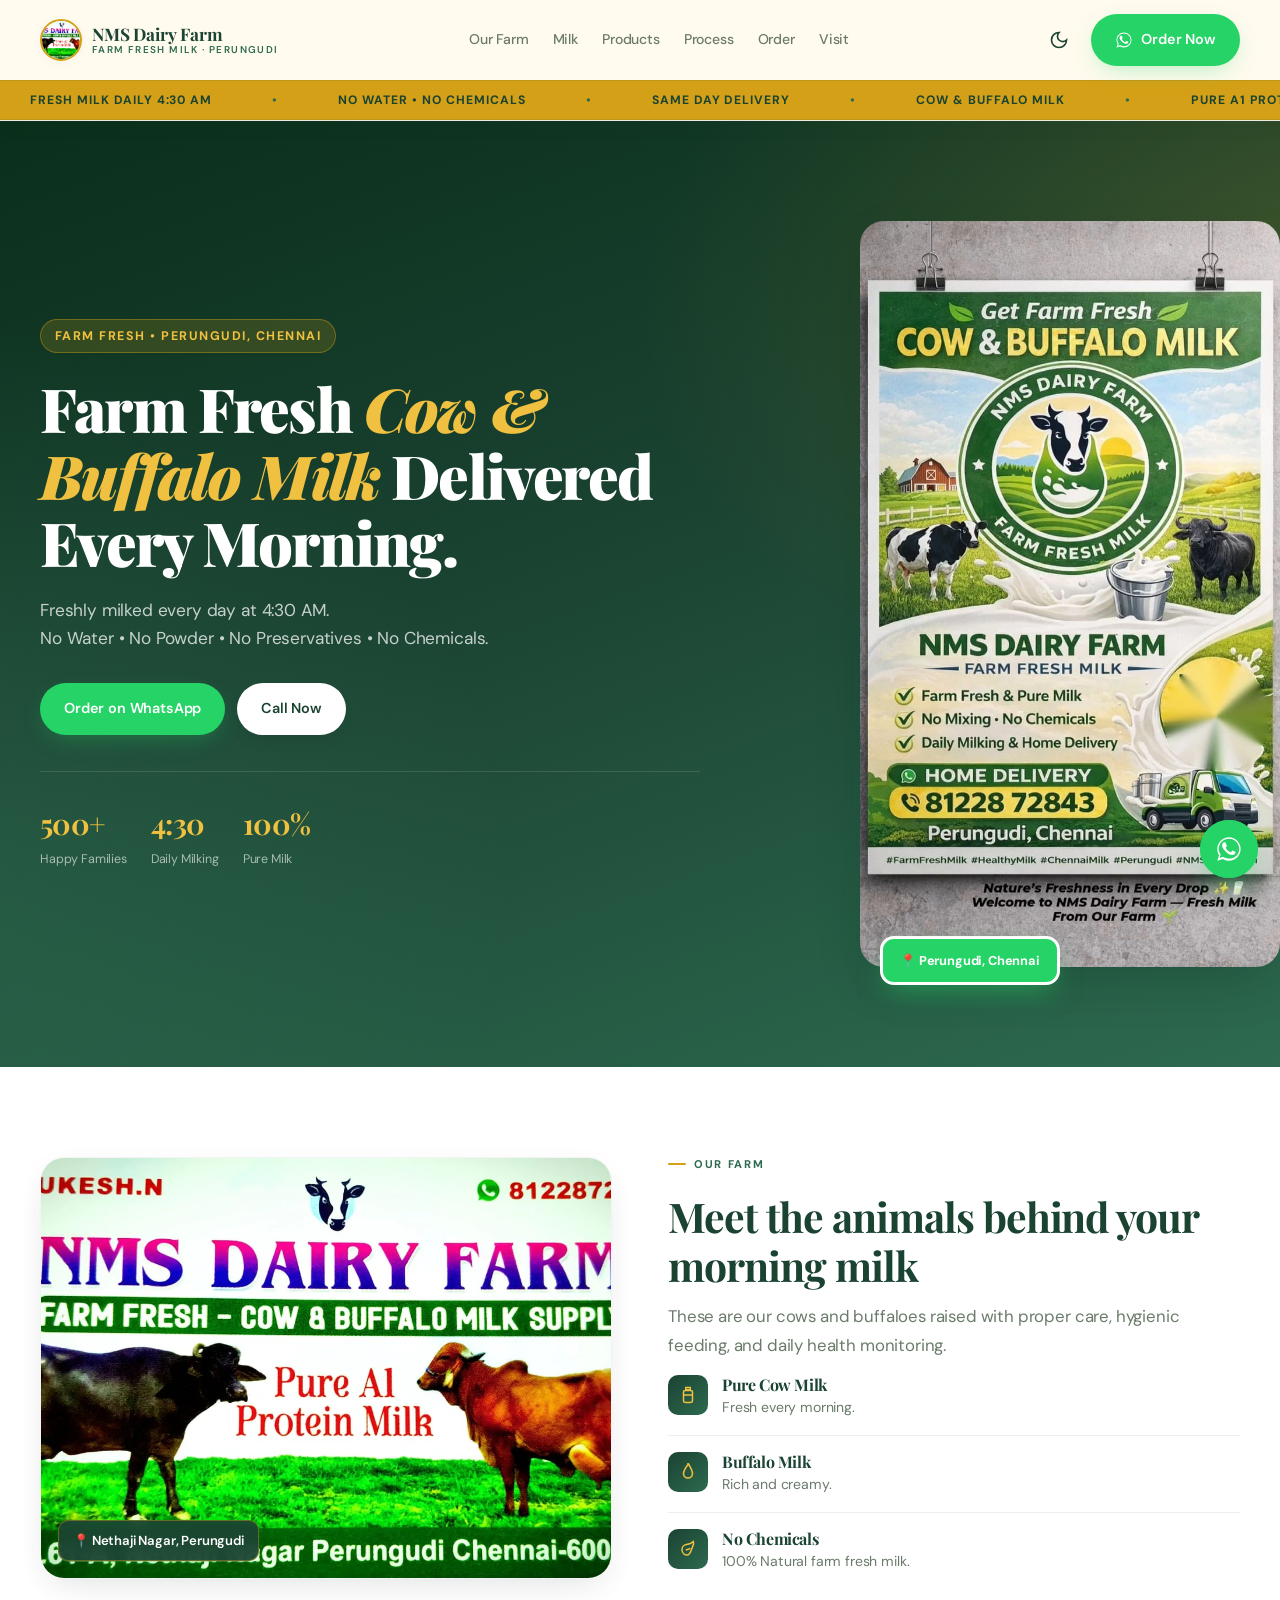
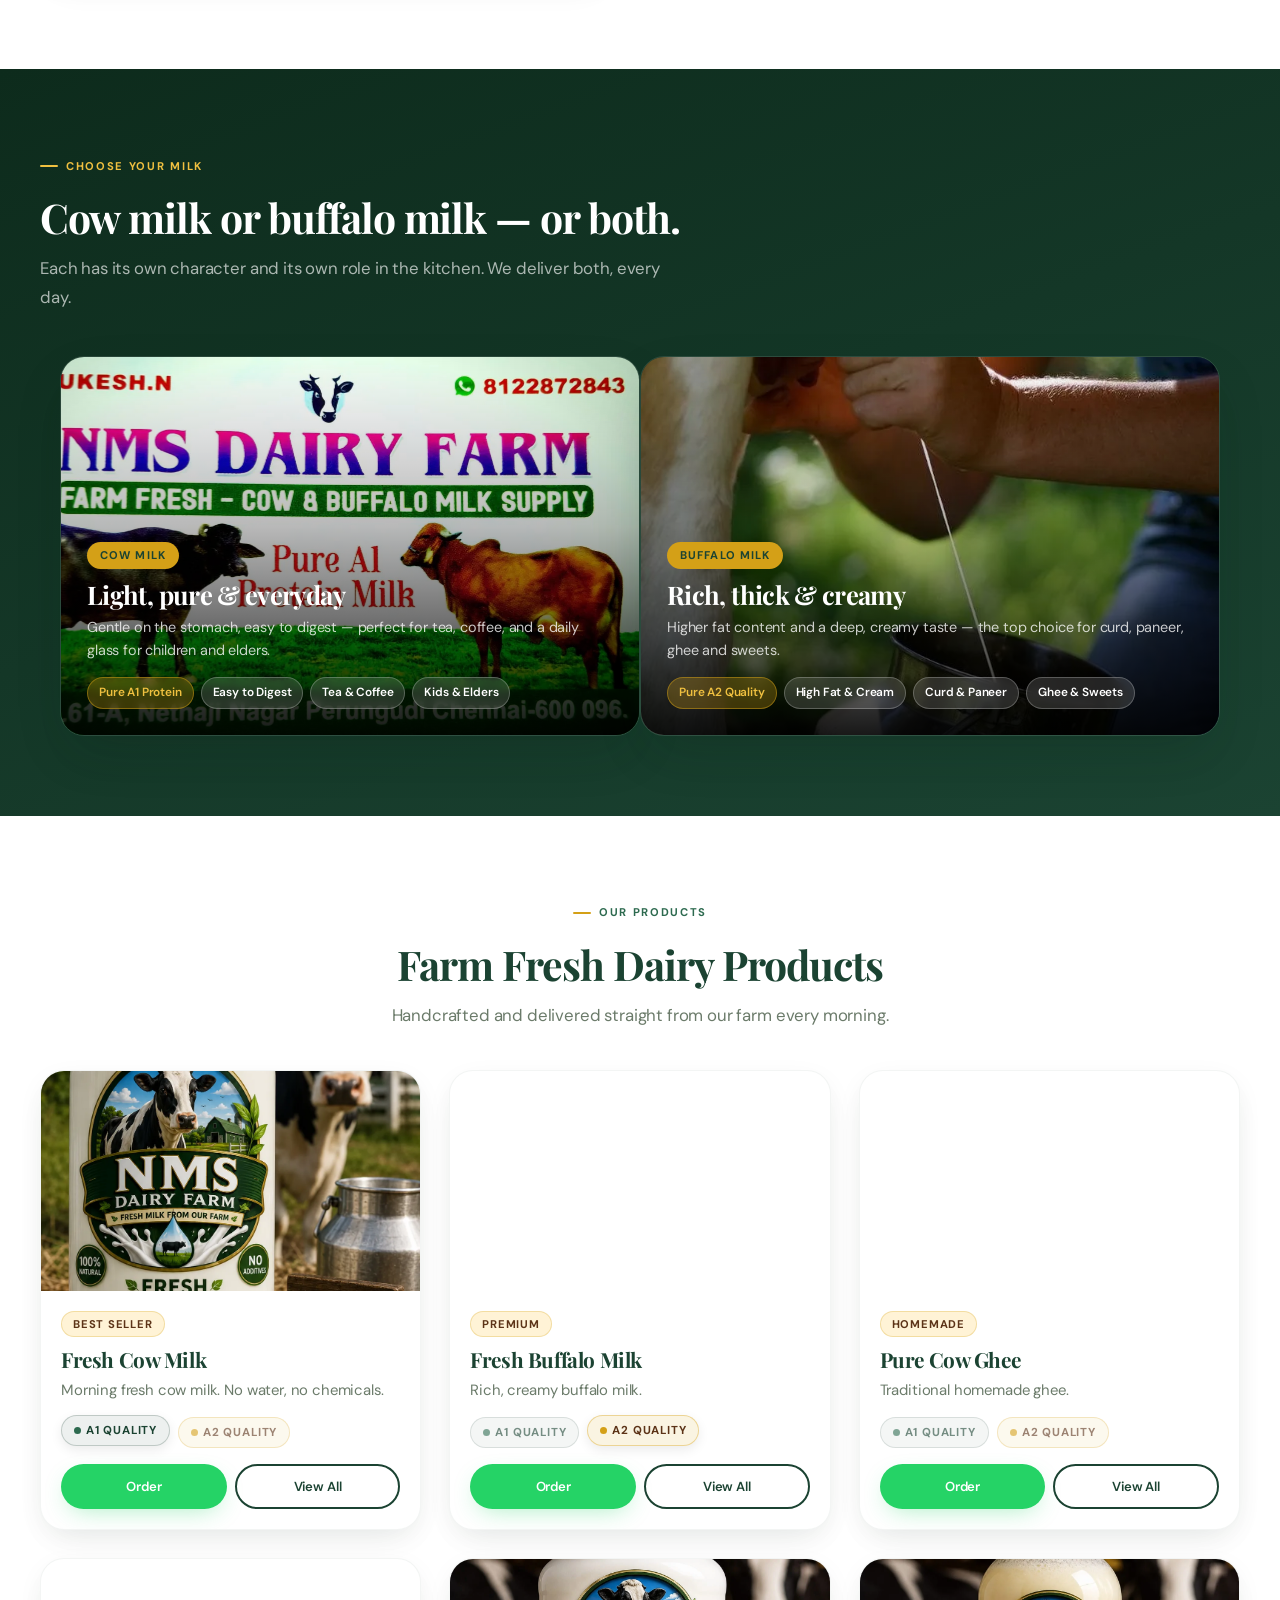
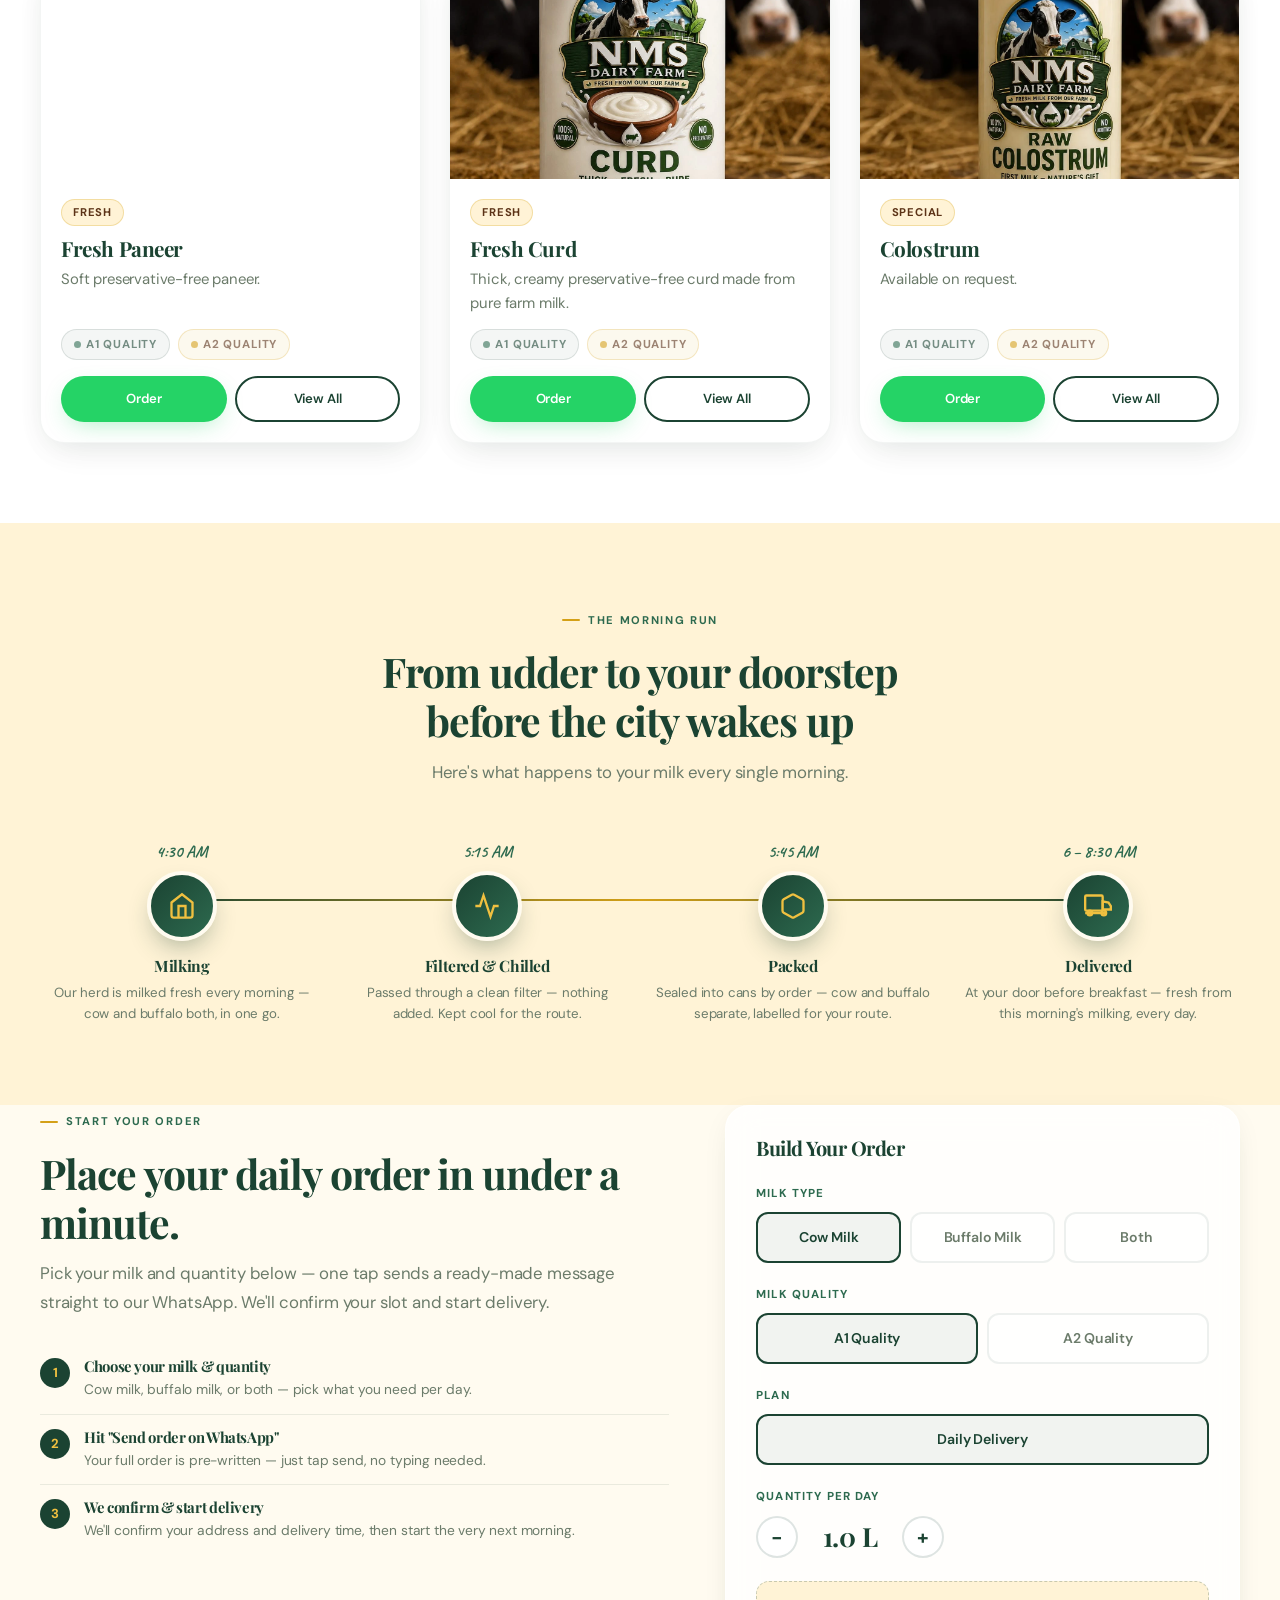
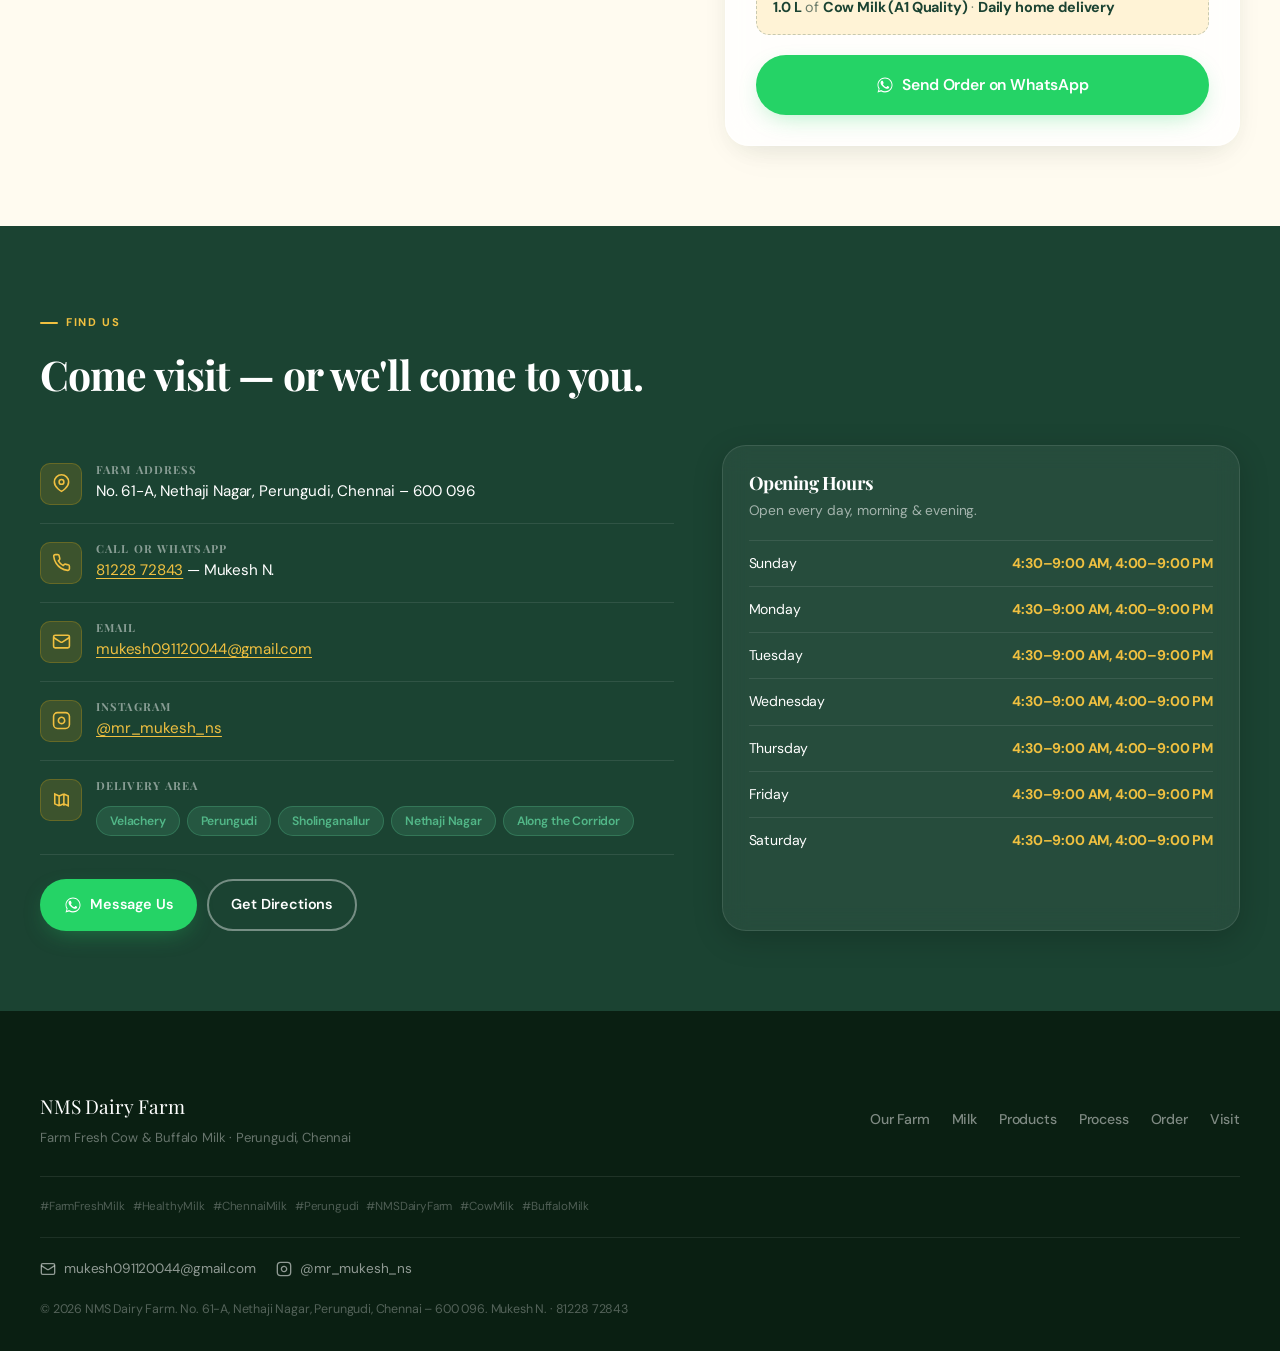
==== commit d9e8c8f6: "Add files via upload" ====
--- a/index.html
+++ b/index.html
@@ -2,9 +2,7 @@
 <html lang="en">
 
 <head>
-   <meta name="google-site-verification"
-   content="abcdefghijklmnopqrstuvwxyz123456" />
-  <meta name="google-site-verification" content="FIwdEo8dIdttKMompDkvit5PTXpS1z3GjPGA3_YH7To" />
+   <meta name="google-site-verification" content="FIwdEo8dIdttKMompDkvit5PTXpS1z3GjPGA3_YH7To" />
   <meta charset="UTF-8">
   <meta name="viewport" content="width=device-width, initial-scale=1.0">
   <title>NMS Dairy Farm | Farm Fresh Cow &amp; Buffalo Milk</title>
@@ -181,7 +179,6 @@
         <div class="poster-wrap">
           <div class="poster-frame">
             <img src="img/one.webp" alt="NMS Dairy Farm fresh milk" width="420" height="560" fetchpriority="high">
-            <div class="poster-tag">FREE 1 DAY TRIAL</div>
             <div class="poster-badge">📍 Perungudi, Chennai</div>
           </div>
         </div>
@@ -250,8 +247,7 @@
         </div>
       </div>
     </section>
-
-    <!-- ── ANIMALS ── -->
+        <!-- ── ANIMALS ── -->
     <section class="animals" id="animals">
       <div class="animals-inner">
         <div class="section-head reveal">
@@ -277,6 +273,22 @@
               </div>
             </div>
           </div>
+          <div class="animal-card reveal">
+            <img src="img/cow4.webp" alt="Buffalo at NMS Dairy Farm Perungudi" loading="lazy" width="580" height="380"
+              style="object-position:center 30%;" decoding="async">
+            <div class="animal-card-overlay"></div>
+            <div class="animal-card-content">
+              <span class="animal-card-tag">Buffalo Milk</span>
+              <h3>Rich, thick &amp; creamy</h3>
+              <p>Higher fat content and a deep, creamy taste — the top choice for curd, paneer, ghee and sweets.</p>
+              <div class="benefits">
+                <span class="benefit gold">Pure A2 Quality</span>
+                <span class="benefit">High Fat &amp; Cream</span>
+                <span class="benefit">Curd &amp; Paneer</span>
+                <span class="benefit">Ghee &amp; Sweets</span>
+              </div>
+            </div>
+          </div>
         </div>
       </div>
     </section>
@@ -366,6 +378,24 @@
               </div>
             </div>
           </div>
+          <div class="card reveal">
+            <img src="img/curd.webp" alt="Fresh Curd" loading="lazy" width="400" height="220" decoding="async">
+            <div class="content">
+              <span class="tag">Fresh</span>
+              <h3>Fresh Curd</h3>
+              <p>Thick, creamy preservative-free curd made from pure farm milk.</p>
+            <div class="quality-badges">
+               <span class="quality-badge a1">A1 Quality</span>
+               <span class="quality-badge a2">A2 Quality</span>
+             </div>
+    <div class="card-actions">
+      <a class="btn btn-wa"
+        href="https://wa.me/918122872843?text=Hi%20NMS%20Dairy%20Farm!%20I'd%20like%20to%20order%20Fresh%20Curd."
+        target="_blank" rel="noopener">Order</a>
+      <a class="btn btn-outline" href="products.html">View All</a>
+    </div>
+  </div>
+</div>
           <!-- Colostrum -->
           <div class="card reveal">
             <img src="img/colostrum.webp" alt="Colostrum" loading="lazy" width="400" height="220" decoding="async">
@@ -443,30 +473,6 @@
       </div>
     </section>
 
-    <!-- ── TRIAL BANNER ── -->
-    <div class="trial-wrap">
-      <div class="trial reveal">
-        <div>
-          <div class="trial-badge">New Customers Only</div>
-          <h2>Not sure yet? Try a full day on us — completely free.</h2>
-          <p>One day of milk, cow or buffalo, your choice, no strings attached. If it's not the best milk you've tasted,
-            you don't owe us a thing.</p>
-        </div>
-        <div class="trial-cta">
-          <a class="btn btn-gold" id="trialWa" href="#" target="_blank" rel="noopener" style="font-size:1.02rem;">
-            <svg viewBox="0 0 24 24" fill="currentColor" aria-hidden="true">
-              <path
-                d="M17.5 14.4c-.3-.1-1.7-.8-2-1-.3-.1-.5-.1-.7.1-.2.3-.8 1-.9 1.1-.2.2-.3.2-.6.1-.3-.1-1.2-.5-2.4-1.5-.9-.8-1.5-1.8-1.6-2.1-.2-.3 0-.5.1-.6.1-.1.3-.3.4-.5.1-.1.2-.3.3-.4.1-.2 0-.4 0-.5 0-.1-.7-1.7-.9-2.3-.3-.6-.5-.5-.7-.5h-.6c-.2 0-.5.1-.8.4-.3.3-1 1-1 2.4s1 2.8 1.2 3c.1.2 2 3 4.8 4.3.7.3 1.2.5 1.6.6.7.2 1.3.2 1.8.1.5-.1 1.7-.7 1.9-1.4.2-.7.2-1.3.2-1.4-.1-.2-.3-.2-.6-.4Z" />
-              <path
-                d="M12 2C6.5 2 2 6.5 2 12c0 1.9.5 3.7 1.5 5.3L2 22l4.8-1.5C8.3 21.5 10.1 22 12 22c5.5 0 10-4.5 10-10S17.5 2 12 2Zm0 18.2c-1.7 0-3.3-.5-4.7-1.3l-.3-.2-3.1 1 1-3-.2-.3C3.7 15 3.2 13.5 3.2 12 3.2 7.1 7.1 3.2 12 3.2S20.8 7.1 20.8 12 16.9 20.2 12 20.2Z" />
-            </svg>
-            Claim My Free Day
-          </a>
-          <p class="trial-note">Tap to open WhatsApp — no forms, no accounts needed.</p>
-        </div>
-      </div>
-    </div>
-
     <!-- ── ORDER ── -->
     <section class="section order" id="order" style="padding-top:0;">
       <div class="section-inner">
@@ -521,7 +527,6 @@
             <div class="choice-wrap" id="planChoice">
               <label class="choice active"><input type="radio" name="plan" value="Daily home delivery" checked class="sr-only">
                 Daily Delivery</label>
-              <label class="choice"><input type="radio" name="plan" value="Free 1-day trial" class="sr-only"> Free Trial</label>
             </div>
             <span class="field-label">Quantity per day</span>
             <div class="qty-wrap">
@@ -631,15 +636,16 @@
                 target="_blank" rel="noopener">Get Directions</a>
             </div>
           </div>
-          <div class="hours-card reveal">
-            <h3>Daily Schedule</h3>
-            <p>Every morning, without exception.</p>
-            <div class="hour-row"><span>Milking</span><span class="time">4:30 – 5:00 AM</span></div>
-            <div class="hour-row"><span>Filtering &amp; Packing</span><span class="time">5:00 – 5:45 AM</span></div>
-            <div class="hour-row"><span>Home Deliveries</span><span class="time">6:00 – 8:30 AM</span></div>
-            <div class="hour-row"><span>Enquiries &amp; Orders</span><span class="time">7 AM – 9 PM</span></div>
-            <div class="hour-row"><span>Free Trial (New Customers)</span><span class="time"
-                style="color:var(--gold2);">Available</span></div>
+           <div class="hours-card reveal">
+            <h3>Opening Hours</h3>
+            <p>Open every day, morning &amp; evening.</p>
+            <div class="hour-row hour-row--today"><span>Sunday</span><span class="time">4:30–9:00 AM, 4:00–9:00 PM</span></div>
+            <div class="hour-row"><span>Monday</span><span class="time">4:30–9:00 AM, 4:00–9:00 PM</span></div>
+            <div class="hour-row"><span>Tuesday</span><span class="time">4:30–9:00 AM, 4:00–9:00 PM</span></div>
+            <div class="hour-row"><span>Wednesday</span><span class="time">4:30–9:00 AM, 4:00–9:00 PM</span></div>
+            <div class="hour-row"><span>Thursday</span><span class="time">4:30–9:00 AM, 4:00–9:00 PM</span></div>
+            <div class="hour-row"><span>Friday</span><span class="time">4:30–9:00 AM, 4:00–9:00 PM</span></div>
+            <div class="hour-row"><span>Saturday</span><span class="time">4:30–9:00 AM, 4:00–9:00 PM</span></div>
           </div>
         </div>
       </div>
@@ -729,7 +735,6 @@
       /* WA links */
       document.getElementById('navWa').href = wa("Hi NMS Dairy Farm! I'd like to order farm fresh milk.");
       document.getElementById('heroWa').href = wa("Hi NMS Dairy Farm! I'd like to start ordering farm fresh milk for daily delivery.");
-      document.getElementById('trialWa').href = wa("Hi! I'm a new customer and I'd like to claim my FREE 1-day trial of farm fresh milk from NMS Dairy Farm.");
       document.getElementById('visitWa').href = wa("Hi NMS Dairy Farm! I have a question about your milk delivery.");
       document.getElementById('fabWa').href = wa("Hi NMS Dairy Farm! I'd like to know more about your farm fresh milk.");
       document.getElementById('directionsBtn').href = 'https://www.google.com/maps/search/?api=1&query=' + encodeURIComponent('No.61-A Nethaji Nagar Perungudi Chennai 600096');
--- a/style.css
+++ b/style.css
@@ -0,0 +1,136 @@
+*,*::before,*::after{box-sizing:border-box;margin:0;padding:0;}:root{--g:#1B4332;--g2:#2D6A4F;--g3:#52B788;--gold:#D4A017;--gold2:#F0C040;--cream:#FFFBF0;--warm:#FFF3D6;--brown:#5C3317;--ink:#1A1A1A;--muted:#6B7B6A;--wa:#25D366;--wa2:#128C7E;--sp:80px;--sp-m:60px;--mw:1280px;--px:clamp(16px,4vw,40px);--r-lg:24px;--r-md:16px;--r-sm:12px;--r-pill:999px;--sh-a:0 2px 12px rgba(10,47,27,.04);--sh-b:0 8px 30px -8px rgba(10,47,27,.10),0 16px 40px -12px rgba(0,0,0,.05);--sh-c:0 20px 55px -12px rgba(10,47,27,.18),0 28px 48px -18px rgba(0,0,0,.07);--glass-bg:rgba(255,255,255,.78);--glass-border:1px solid rgba(255,255,255,.65);--glass-dark-bg:rgba(255,255,255,.05);--glass-dark-border:1px solid rgba(255,255,255,.10);--ease:cubic-bezier(.16,1,.3,1);--ease-std:cubic-bezier(.4,0,.2,1);}html{scroll-behavior:smooth;-webkit-text-size-adjust:100%;}body{font-family:'DM Sans',sans-serif;background:var(--cream);color:var(--ink);overflow-x:hidden;line-height:1.65;letter-spacing:-.01em;-webkit-font-smoothing:antialiased;}img{display:block;max-width:100%;height:auto;}a{color:inherit;text-decoration:none;}button{font-family:inherit;}h1,h2,h3,h4{font-family:'Playfair Display',serif;line-height:1.2;color:var(--g);letter-spacing:-.025em;}::-webkit-scrollbar{width:6px;}::-webkit-scrollbar-track{background:var(--cream);}::-webkit-scrollbar-thumb{background:var(--g2);border-radius:6px;}header{position:sticky;top:0;z-index:100;width:100%;background:rgba(255,251,240,.88);backdrop-filter:blur(20px) saturate(180%);-webkit-backdrop-filter:blur(20px) saturate(180%);border-bottom:1px solid rgba(27,67,50,.08);box-shadow:0 4px 24px rgba(10,47,27,.04);}.nav{display:flex;align-items:center;justify-content:space-between;padding:14px var(--px);max-width:var(--mw);margin:0 auto;width:100%;gap:16px;}.brand{display:flex;align-items:center;gap:10px;flex-shrink:0;}.brand-logo{width:42px;height:42px;border-radius:50%;border:2px solid var(--gold);overflow:hidden;flex:0 0 auto;box-shadow:var(--sh-a);}.brand-logo img{width:100%;height:100%;object-fit:cover;}.brand-name{font-family:'Playfair Display',serif;font-size:1.08rem;font-weight:700;color:var(--g);line-height:1.1;}.brand-name span{display:block;font-family:'DM Sans',sans-serif;font-size:.62rem;font-weight:600;letter-spacing:.14em;text-transform:uppercase;color:var(--g2);margin-top:2px;}.nav-links{display:flex;gap:24px;font-weight:500;font-size:.88rem;flex-shrink:0;}.nav-links a{color:var(--muted);transition:color .25s var(--ease-std);position:relative;white-space:nowrap;}.nav-links a:hover{color:var(--g);}.nav-links a::after{content:"";position:absolute;bottom:-3px;left:0;width:100%;height:2px;background:var(--g2);transform:scaleX(0);transform-origin:right;transition:transform .3s var(--ease-std);}.nav-links a:hover::after{transform:scaleX(1);transform-origin:left;}.hamburger{display:none;background:none;border:none;cursor:pointer;padding:4px;color:var(--g);transition:opacity .2s;}.hamburger:active{opacity:.6;}.hamburger svg{width:24px;height:24px;}@media(max-width:960px){.nav-links,.nav-wa{display:none;}.hamburger{display:flex;align-items:center;justify-content:center;}}@media(max-width:480px){.brand-name span{display:none;}.brand-name{font-size:1rem;}}.mobile-nav{display:none;flex-direction:column;align-items:center;justify-content:center;gap:28px;position:fixed;inset:0;z-index:200;background:var(--g);padding:24px;}.mobile-nav.open{display:flex;}.mobile-nav a{font-family:'Playfair Display',serif;font-size:clamp(1.6rem,5vw,2.2rem);color:#fff;font-weight:700;transition:color .2s;}.mobile-nav a:hover{color:var(--gold2);}.mobile-nav .close{position:absolute;top:20px;right:20px;background:none;border:none;color:#fff;cursor:pointer;}.mobile-nav .close svg{width:28px;height:28px;}.btn{display:inline-flex;align-items:center;justify-content:center;gap:8px;padding:12px 22px;border-radius:var(--r-pill);font-weight:600;font-size:.9rem;border:2px solid transparent;cursor:pointer;transition:all .3s var(--ease);white-space:nowrap;-webkit-tap-highlight-color:transparent;}.btn svg{width:18px;height:18px;flex-shrink:0;}.btn-wa{background:var(--wa);color:#fff;box-shadow:0 8px 24px -8px rgba(37,211,102,.4);}.btn-wa:hover{background:var(--wa2);transform:translateY(-2px);box-shadow:0 12px 28px -6px rgba(37,211,102,.6);}.btn-gold{background:linear-gradient(135deg,var(--gold),var(--gold2));color:var(--g);font-weight:700;box-shadow:0 8px 24px -8px rgba(212,160,23,.3);}.btn-gold:hover{transform:translateY(-2px);box-shadow:0 12px 28px -6px rgba(212,160,23,.5);}.btn-outline{background:transparent;border-color:var(--g);color:var(--g);}.btn-outline:hover{background:var(--g);color:#fff;transform:translateY(-2px);}.btn-white{background:#fff;color:var(--g);box-shadow:0 8px 20px -8px rgba(0,0,0,.12);}.btn-white:hover{transform:translateY(-2px);box-shadow:0 12px 24px -6px rgba(0,0,0,.22);}@media(max-width:480px){.btn{padding:11px 18px;font-size:.85rem;}}.hero{position:relative;min-height:100svh;background:linear-gradient(160deg,#0A2F1B 0%,#1B4332 45%,#2D6A4F 100%);display:flex;align-items:center;overflow:hidden;padding:0 var(--px);}.hero-bg{position:absolute;inset:0;background-image:radial-gradient(ellipse 60% 50% at 110% 20%,rgba(212,160,23,.22),transparent),radial-gradient(ellipse 50% 60% at -10% 80%,rgba(82,183,136,.18),transparent);pointer-events:none;}.hero-particles{position:absolute;inset:0;overflow:hidden;pointer-events:none;}.hero-particles span{position:absolute;border-radius:50%;background:rgba(212,160,23,.15);animation:float linear infinite;}@keyframes float{0%{transform:translateY(0) scale(1);opacity:.7;}100%{transform:translateY(-120vh) scale(1.5);opacity:0;}}.hero-grid{position:relative;z-index:2;display:grid;grid-template-columns:55% 45%;gap:40px;align-items:center;max-width:var(--mw);margin:0 auto;width:100%;padding:100px 0;}.hero-eyebrow{display:inline-flex;align-items:center;gap:8px;background:rgba(212,160,23,.18);border:1px solid rgba(212,160,23,.4);border-radius:var(--r-pill);padding:6px 14px;font-size:.78rem;font-weight:700;letter-spacing:.12em;text-transform:uppercase;color:var(--gold2);margin-bottom:22px;}.hero h1{font-size:clamp(2rem,5vw,3.8rem);font-weight:900;color:#fff;line-height:1.1;letter-spacing:-.03em;}.hero h1 em{font-style:italic;color:var(--gold2);}.hero-sub{margin-top:20px;color:rgba(255,255,255,.75);font-size:clamp(.95rem,2vw,1.08rem);line-height:1.65;max-width:42ch;}.hero-cta{display:flex;flex-wrap:wrap;gap:12px;margin-top:30px;}.hero-stats{display:flex;gap:24px;flex-wrap:wrap;margin-top:36px;padding-top:28px;border-top:1px solid rgba(255,255,255,.12);}.hero-stat .num{font-family:'Playfair Display',serif;font-size:1.8rem;font-weight:700;color:var(--gold2);letter-spacing:-.02em;}.hero-stat .lbl{font-size:.78rem;color:rgba(255,255,255,.6);margin-top:2px;}.poster-wrap{display:flex;justify-content:flex-end;align-items:center;}.poster-frame{position:relative;width:100%;max-width:420px;border-radius:var(--r-lg);box-shadow:var(--sh-c);overflow:visible;transition:transform .5s var(--ease),box-shadow .5s var(--ease);}.poster-frame img{width:100%;height:auto;display:block;border-radius:var(--r-lg);}.poster-frame:hover{transform:translateY(-10px) scale(1.01);box-shadow:0 40px 80px rgba(10,47,27,.38);}.poster-badge{position:absolute;bottom:-18px;left:20px;z-index:3;background:var(--wa);color:#fff;border-radius:14px;padding:11px 17px;font-weight:700;font-size:.8rem;box-shadow:0 12px 28px -8px rgba(37,211,102,.55);display:flex;align-items:center;gap:8px;border:3px solid #fff;}.poster-tag{position:absolute;top:14px;right:-8px;z-index:3;background:var(--gold);color:var(--g);border-radius:var(--r-pill);padding:7px 14px;font-weight:700;font-size:.76rem;letter-spacing:.06em;text-transform:uppercase;box-shadow:0 6px 18px -6px rgba(212,160,23,.65);transform:rotate(-3deg);}@media(max-width:900px){.hero{min-height:auto;padding-top:calc(var(--sp-m) + 40px);padding-bottom:var(--sp-m);}.hero-grid{grid-template-columns:1fr;padding:40px 0 0;gap:40px;}.poster-wrap{justify-content:center;}.poster-frame{max-width:360px;}}@media(max-width:480px){.hero-grid{gap:32px;padding:28px 0 0;}.hero-stats{gap:16px;}.hero-cta{flex-direction:column;}.hero-cta .btn{width:100%;justify-content:center;}.poster-frame{max-width:100%;}.poster-badge{font-size:.72rem;padding:9px 13px;}.poster-tag{right:-4px;font-size:.7rem;}}.section{padding:var(--sp) var(--px);display:flex;justify-content:center;width:100%;}.section-inner{max-width:var(--mw);margin:0 auto;width:100%;}@media(max-width:768px){.section{padding:var(--sp-m) var(--px);}}.label{display:inline-flex;align-items:center;gap:8px;font-size:.7rem;font-weight:700;letter-spacing:.15em;text-transform:uppercase;color:var(--g2);margin-bottom:12px;}.label::before{content:"";width:18px;height:2px;background:var(--gold);border-radius:2px;}.section-head h2{font-size:clamp(1.7rem,3.2vw,2.6rem);color:var(--g);margin-top:6px;}.section-head p{margin-top:12px;color:var(--muted);font-size:clamp(.95rem,1.5vw,1.05rem);line-height:1.7;max-width:52ch;}.showcase{background:#fff;}.showcase-grid{display:grid;grid-template-columns:1fr 1fr;gap:56px;align-items:center;}.showcase-img-wrap{position:relative;}.showcase-img{border-radius:var(--r-lg);overflow:hidden;box-shadow:var(--sh-b);border:1px solid rgba(27,67,50,.05);}.showcase-img img{width:100%;height:420px;object-fit:cover;transition:transform .6s var(--ease);}.showcase-img:hover img{transform:scale(1.03);}.img-label{position:absolute;bottom:18px;left:18px;background:rgba(27,67,50,.92);backdrop-filter:blur(8px);color:#fff;border-radius:10px;padding:9px 14px;font-weight:600;font-size:.82rem;display:flex;align-items:center;gap:8px;border:1px solid rgba(212,160,23,.4);}.showcase-point{display:flex;gap:14px;padding:16px 0;border-bottom:1px solid rgba(27,67,50,.08);}.showcase-point:last-child{border-bottom:none;}.point-icon{width:40px;height:40px;border-radius:10px;flex-shrink:0;background:linear-gradient(135deg,var(--g),var(--g2));display:flex;align-items:center;justify-content:center;}.point-icon svg{width:18px;height:18px;color:var(--gold2);}.point-text h3{font-family:'Playfair Display',serif;font-size:1rem;color:var(--g);margin-bottom:3px;}.point-text p{font-size:.88rem;color:var(--muted);line-height:1.55;}@media(max-width:860px){.showcase-grid{grid-template-columns:1fr;gap:36px;}.showcase-img img{height:320px;}}@media(max-width:480px){.showcase-img img{height:240px;}}.animals{background:linear-gradient(160deg,#0D2B1C,#1B4332);padding:var(--sp) var(--px);}@media(max-width:768px){.animals{padding:var(--sp-m) var(--px);}}.animals-inner{max-width:var(--mw);margin:0 auto;}.animals .label{color:var(--gold2);}.animals .label::before{background:var(--gold2);}.animals .section-head h2{color:#fff;}.animals .section-head p{color:rgba(255,255,255,.65);}.animal-cards{display:flex;justify-content:center;margin-top:44px;width:100%;}.animal-card{border-radius:var(--r-lg);overflow:hidden;position:relative;min-height:380px;display:flex;flex-direction:column;justify-content:flex-end;width:100%;max-width:580px;box-shadow:var(--sh-c);border:1px solid rgba(255,255,255,.1);}.animal-card img{position:absolute;inset:0;width:100%;height:100%;object-fit:cover;transition:transform .5s var(--ease);}.animal-card:hover img{transform:scale(1.05);}.animal-card-overlay{position:absolute;inset:0;background:linear-gradient(to top,rgba(0,0,0,.9) 0%,rgba(0,0,0,.28) 55%,transparent 100%);}.animal-card-content{position:relative;z-index:2;padding:26px;}.animal-card-tag{display:inline-block;background:var(--gold);color:var(--g);border-radius:var(--r-pill);padding:4px 13px;font-size:.7rem;font-weight:700;letter-spacing:.1em;text-transform:uppercase;margin-bottom:10px;}.animal-card h3{font-size:1.6rem;color:#fff;margin-bottom:7px;}.animal-card p{color:rgba(255,255,255,.78);font-size:.9rem;line-height:1.55;margin-bottom:16px;}.animal-card .benefits{display:flex;flex-wrap:wrap;gap:7px;}.benefit{background:rgba(255,255,255,.14);backdrop-filter:blur(4px);-webkit-backdrop-filter:blur(4px);border:1px solid rgba(255,255,255,.24);border-radius:var(--r-pill);padding:5px 11px;font-size:.74rem;font-weight:600;color:#fff;}.benefit.gold{background:rgba(212,160,23,.28);border-color:rgba(212,160,23,.48);color:var(--gold2);}@media(max-width:480px){.animal-card{min-height:320px;}.animal-card h3{font-size:1.35rem;}.animal-card-content{padding:20px;}}.products-container{max-width:var(--mw);margin:0 auto;padding:var(--sp) var(--px);}@media(max-width:768px){.products-container{padding:var(--sp-m) var(--px);}}.grid{display:grid;grid-template-columns:repeat(auto-fill,minmax(min(280px,100%),1fr));gap:28px;}@media(max-width:600px){.grid{gap:20px;}}.card{background:#fff;border-radius:var(--r-lg);overflow:hidden;box-shadow:var(--sh-b);border:1px solid rgba(27,67,50,.05);display:flex;flex-direction:column;transition:transform .4s var(--ease),box-shadow .4s var(--ease);}.card:hover{transform:translateY(-7px);box-shadow:var(--sh-c);}.card img{width:100%;height:220px;object-fit:cover;transition:transform .5s var(--ease);}.card:hover img{transform:scale(1.04);}.card .content{padding:20px;display:flex;flex-direction:column;flex:1;}.card .tag{align-self:flex-start;background:var(--warm);color:var(--brown);border:1px solid rgba(212,160,23,.28);padding:3px 11px;border-radius:30px;font-size:.7rem;font-weight:700;text-transform:uppercase;letter-spacing:.07em;}.card h3{font-family:'Playfair Display',serif;font-size:1.3rem;color:var(--g);margin:10px 0 7px;letter-spacing:-.02em;}.card p{font-size:.93rem;color:var(--muted);line-height:1.6;flex:1;margin-bottom:14px;}.card .price{font-family:'Playfair Display',serif;font-size:1.25rem;font-weight:700;color:var(--g);margin-bottom:14px;}.card .card-actions{display:flex;gap:8px;margin-top:auto;}.card .card-actions .btn{flex:1;padding:10px 12px;font-size:.82rem;}@media(max-width:480px){.card img{height:190px;}.card .content{padding:16px;}}.process{background:var(--warm);}.process-steps{display:grid;grid-template-columns:repeat(4,1fr);gap:22px;margin-top:52px;position:relative;}.process-steps::before{content:"";position:absolute;top:61px;left:10%;right:10%;height:2px;background:linear-gradient(90deg,var(--g),var(--gold),var(--g));z-index:0;}.process-step{text-align:center;position:relative;z-index:1;transition:transform .35s var(--ease);}.process-step:hover{transform:translateY(-6px);}.step-time{font-family:'Caveat',cursive;font-size:1.05rem;color:var(--g2);font-weight:700;margin-bottom:5px;}.step-circle{width:70px;height:70px;border-radius:50%;margin:0 auto 16px;background:linear-gradient(135deg,var(--g),var(--g2));display:flex;align-items:center;justify-content:center;box-shadow:0 12px 28px -10px rgba(27,67,50,.48);border:4px solid var(--cream);transition:all .3s var(--ease);}.process-step:hover .step-circle{transform:scale(1.06);box-shadow:0 14px 32px -8px rgba(27,67,50,.55);}.step-circle svg{width:28px;height:28px;color:var(--gold2);}.process-step h3{font-family:'Playfair Display',serif;font-size:.98rem;color:var(--g);margin-bottom:7px;}.process-step p{font-size:.83rem;color:var(--muted);line-height:1.58;}@media(max-width:860px){.process-steps{grid-template-columns:1fr 1fr;gap:28px;}.process-steps::before{display:none;}}@media(max-width:480px){.process-steps{grid-template-columns:1fr;}}order{background:var(--cream);}.order-grid{display:grid;grid-template-columns:1.1fr .9fr;gap:56px;align-items:start;}.order-steps-list{margin-top:28px;}.order-step-item{display:flex;gap:14px;padding:14px 0;border-bottom:1px solid rgba(27,67,50,.09);}.order-step-item:last-child{border-bottom:none;}.step-num{width:30px;height:30px;border-radius:50%;flex-shrink:0;background:var(--g);color:var(--gold2);display:flex;align-items:center;justify-content:center;font-weight:700;font-size:.82rem;}.order-step-item h3{font-size:.93rem;color:var(--g);margin-bottom:3px;font-family:'Playfair Display',serif;}.order-step-item p{font-size:.86rem;color:var(--muted);line-height:1.5;}.order-builder{background:var(--glass-bg);backdrop-filter:blur(16px);-webkit-backdrop-filter:blur(16px);border:var(--glass-border);border-radius:var(--r-lg);padding:30px;box-shadow:var(--sh-b);}.builder-title{font-family:'Playfair Display',serif;font-size:1.25rem;color:var(--g);margin-bottom:24px;}.field-label{font-size:.72rem;font-weight:700;letter-spacing:.1em;text-transform:uppercase;color:var(--g2);display:block;margin-bottom:9px;}.choice-wrap{display:flex;gap:9px;margin-bottom:22px;flex-wrap:wrap;}.choice{flex:1;min-width:110px;border:2px solid rgba(27,67,50,.08);border-radius:var(--r-sm);padding:12px 9px;text-align:center;cursor:pointer;font-weight:600;font-size:.88rem;color:var(--muted);background:rgba(255,255,255,.5);transition:all .3s var(--ease-std);}.choice:hover{border-color:var(--g3);color:var(--g);transform:translateY(-2px);background:#fff;box-shadow:var(--sh-a);}.choice.active{border-color:var(--g);background:rgba(27,67,50,.06);color:var(--g);}.choice.active:hover{transform:none;box-shadow:none;}.qty-wrap{display:flex;align-items:center;gap:14px;margin-bottom:22px;}.qty-btn{width:42px;height:42px;border-radius:50%;border:2px solid rgba(27,67,50,.14);background:#fff;font-size:1.25rem;font-weight:700;color:var(--g);cursor:pointer;display:flex;align-items:center;justify-content:center;transition:all .3s var(--ease-std);}.qty-btn:hover{border-color:var(--g);background:var(--g);color:#fff;transform:scale(1.08);}.qty-btn:active{transform:scale(.94);}.qty-display{font-family:'Playfair Display',serif;font-size:1.65rem;font-weight:700;color:var(--g);min-width:76px;text-align:center;}.order-preview{background:var(--warm);border:1.5px dashed rgba(27,67,50,.24);border-radius:13px;padding:14px 16px;margin-bottom:20px;font-size:.9rem;color:var(--muted);}.order-preview strong{color:var(--g);}.order-builder .btn{width:100%;justify-content:center;font-size:.98rem;padding:15px;}@media(max-width:960px){.order-grid{grid-template-columns:1fr;gap:44px;}}@media(max-width:480px){.order-builder{padding:20px 14px;}.choice{min-width:90px;padding:10px 6px;}}.visit{background:var(--g);padding:var(--sp) var(--px);}@media(max-width:768px){.visit{padding:var(--sp-m) var(--px);}}.visit .label{color:var(--gold2);}.visit .label::before{background:var(--gold2);}.visit-grid{display:grid;grid-template-columns:1.1fr .9fr;gap:48px;margin-top:46px;width:100%;}@media(max-width:860px){.visit-grid{grid-template-columns:1fr;gap:36px;}}.info-item{display:flex;gap:14px;padding:18px 0;border-bottom:1px solid rgba(255,255,255,.09);}.info-item:last-child{border-bottom:none;}.info-icon{width:42px;height:42px;border-radius:10px;flex-shrink:0;background:rgba(212,160,23,.18);border:1px solid rgba(212,160,23,.28);display:flex;align-items:center;justify-content:center;}.info-icon svg{width:19px;height:19px;color:var(--gold2);}.info-item h3{font-size:.7rem;font-weight:700;letter-spacing:.1em;text-transform:uppercase;color:rgba(255,255,255,.48);margin-bottom:4px;}.info-item p{color:#fff;font-size:.95rem;line-height:1.5;}.info-item a{color:var(--gold2);text-decoration:underline;text-underline-offset:3px;}.visit-actions{display:flex;gap:10px;flex-wrap:wrap;margin-top:24px;}.hours-card{background:rgba(255,255,255,.05);backdrop-filter:blur(12px);-webkit-backdrop-filter:blur(12px);border:1px solid rgba(255,255,255,.1);border-radius:var(--r-lg);padding:26px;box-shadow:0 8px 30px rgba(0,0,0,.18);transition:transform .4s var(--ease),box-shadow .4s var(--ease);}.hours-card:hover{transform:translateY(-5px);box-shadow:0 14px 38px rgba(0,0,0,.28);}.hours-card h3{color:#fff;font-family:'Playfair Display',serif;font-size:1.15rem;margin-bottom:5px;}.hours-card>p{color:rgba(255,255,255,.58);font-size:.86rem;margin-bottom:18px;}.hour-row{display:flex;justify-content:space-between;align-items:center;padding:11px 0;border-top:1px solid rgba(255,255,255,.09);font-size:.88rem;color:#fff;}.hour-row:last-child{padding-bottom:0;}.hour-row .time{color:var(--gold2);font-weight:700;}.area-pills{display:flex;flex-wrap:wrap;gap:7px;margin-top:14px;}.area-pill{background:rgba(82,183,136,.18);border:1px solid rgba(82,183,136,.32);border-radius:var(--r-pill);padding:4px 13px;font-size:.76rem;font-weight:600;color:var(--g3);}@media(max-width:480px){.visit-actions{flex-direction:column;}.visit-actions .btn{width:100%;justify-content:center;}.hours-card{padding:20px 16px;}}.gallery{max-width:var(--mw);margin:0 auto;padding:var(--sp) var(--px);}@media(max-width:768px){.gallery{padding:var(--sp-m) var(--px);}}.gallery h2{font-family:'Playfair Display',serif;font-size:clamp(1.7rem,3.2vw,2.5rem);color:var(--g);margin-bottom:28px;text-align:center;letter-spacing:-.02em;}.gallery-grid{display:grid;grid-template-columns:repeat(auto-fill,minmax(min(210px,100%),1fr));gap:18px;}.gallery-img-wrap{border-radius:var(--r-md);overflow:hidden;box-shadow:var(--sh-a);aspect-ratio:4/3;border:1px solid rgba(27,67,50,.05);}.gallery-img-wrap img{width:100%;height:100%;object-fit:cover;transition:transform .6s var(--ease);}.gallery-img-wrap:hover img{transform:scale(1.05);}footer{background:#0A1F12;padding:var(--sp) var(--px) calc(var(--sp)*.4);width:100%;}@media(max-width:768px){footer{padding:var(--sp-m) var(--px) 24px;}}.footer-inner{max-width:var(--mw);margin:0 auto;width:100%;}.footer-top{display:flex;justify-content:space-between;align-items:center;flex-wrap:wrap;gap:20px;padding-bottom:28px;border-bottom:1px solid rgba(255,255,255,.09);}.footer-brand-name{font-family:'Playfair Display',serif;font-size:1.2rem;color:#fff;}.footer-links{display:flex;gap:22px;flex-wrap:wrap;}.footer-links a{color:rgba(255,255,255,.48);font-size:.88rem;font-weight:500;transition:color .25s var(--ease-std);}.footer-links a:hover{color:var(--gold2);}.footer-tags{display:flex;flex-wrap:wrap;gap:8px;margin-top:20px;}.footer-tags span{color:rgba(255,255,255,.28);font-size:.73rem;}.footer-bottom{padding-top:20px;display:flex;justify-content:space-between;flex-wrap:wrap;gap:10px;}.footer-bottom p{color:rgba(255,255,255,.3);font-size:.78rem;line-height:1.5;}@media(max-width:600px){.footer-top{flex-direction:column;align-items:flex-start;}.footer-links{gap:14px;}}.fab{position:fixed;bottom:22px;right:22px;z-index:99;width:58px;height:58px;border-radius:50%;background:var(--wa);display:flex;align-items:center;justify-content:center;box-shadow:0 14px 32px -10px rgba(37,211,102,.6);transition:transform .3s var(--ease),box-shadow .3s var(--ease);}.fab:hover{transform:scale(1.1);box-shadow:0 18px 38px -10px rgba(37,211,102,.78);}.fab svg{width:28px;height:28px;color:#fff;}.fab-pulse{position:absolute;width:100%;height:100%;border-radius:50%;border:2px solid var(--wa);animation:fab-pulse 2.5s ease-out infinite;}@keyframes fab-pulse{0%{transform:scale(1);opacity:.8;}100%{transform:scale(1.72);opacity:0;}}.reveal{opacity:0;transform:translateY(22px);transition:opacity .65s var(--ease),transform .65s var(--ease);}.reveal.in{opacity:1;transform:none;}@media(prefers-reduced-motion:reduce){.reveal,.reveal.in{opacity:1;transform:none;transition:none;}.ticker-track,.fab-pulse,.hero-particles span{animation:none;}}.ticker-wrap{width:100%;overflow:hidden;padding:9px 0;background:var(--gold);border-top:1px solid rgba(27,67,50,.1);border-bottom:1px solid rgba(27,67,50,.1);}.ticker-track{display:flex;width:max-content;animation:ticker-scroll 32s linear infinite;white-space:nowrap;}.ticker-item{display:inline-flex;align-items:center;padding:0 30px;color:var(--g);font-family:'DM Sans',sans-serif;font-weight:700;font-size:.76rem;letter-spacing:.08em;text-transform:uppercase;}.ticker-item::after{content:"•";margin-left:60px;color:var(--g2);}@keyframes ticker-scroll{0%{transform:translateX(0)}100%{transform:translateX(-50%)}}.products-hero{min-height:auto;padding:calc(var(--sp-m) + 20px) var(--px) 40px;flex-direction:column;justify-content:center;text-align:center;}@media(max-width:768px){.products-hero{padding:calc(var(--sp-m) + 10px) var(--px) 30px;}}.quality-badges{display:flex;gap:8px;flex-wrap:wrap;margin-bottom:16px;align-items:center;}.quality-badge{display:inline-flex;align-items:center;gap:5px;padding:5px 12px;border-radius:var(--r-pill);font-size:.72rem;font-weight:700;letter-spacing:.07em;text-transform:uppercase;cursor:pointer;transition:all .2s var(--ease);opacity:0.6;}.quality-badge:hover{opacity:0.8;}.quality-badge.active{opacity:1;transform:translateY(-2px);box-shadow:0 4px 12px rgba(0,0,0,0.08);}.quality-badge.a1{background:rgba(27,67,50,.08);border:1.5px solid rgba(27,67,50,.22);color:var(--g);}.quality-badge.a2{background:rgba(212,160,23,.12);border:1.5px solid rgba(212,160,23,.38);color:var(--brown);}.quality-badge::before{content:"";width:7px;height:7px;border-radius:50%;flex-shrink:0;}.quality-badge.a1::before{background:var(--g2);}.quality-badge.a2::before{background:var(--gold);}.text-center{text-align:center;}.sr-only{position:absolute;width:1px;height:1px;padding:0;margin:-1px;overflow:hidden;clip:rect(0,0,0,0);white-space:nowrap;border-width:0;}a:focus-visible,button:focus-visible,.choice:focus-within{outline:3px solid var(--g3);outline-offset:2px;}
+
+/* Theme Transitions and Dark Theme Overrides */
+body, header, .card, .showcase, .qty-btn, .choice, .order-builder, .order-preview, .visit, .animals, .mobile-nav, .process, .ticker-wrap {
+  transition: background-color 0.35s cubic-bezier(.16,1,.3,1), color 0.35s cubic-bezier(.16,1,.3,1), border-color 0.35s cubic-bezier(.16,1,.3,1), box-shadow 0.35s cubic-bezier(.16,1,.3,1);
+}
+
+body.dark-theme {
+  --cream: #0B130E; /* Darkest forest slate */
+  --ink: #EDF3EE; /* Off-white */
+  --muted: #8E9F90; /* Sage grey */
+  --g: #FFFFFF; /* White titles */
+  --warm: #112015; /* Slightly lighter forest slate */
+  --glass-bg: rgba(14, 27, 19, 0.85);
+  --glass-border: 1px solid rgba(255, 255, 255, 0.08);
+}
+
+body.dark-theme header {
+  background: rgba(11, 19, 14, 0.88);
+  border-bottom: 1px solid rgba(255, 255, 255, 0.08);
+  box-shadow: 0 4px 24px rgba(0, 0, 0, 0.2);
+}
+
+body.dark-theme .showcase {
+  background: #0E1E14;
+}
+
+body.dark-theme .card {
+  background: #112017;
+  border-color: rgba(255, 255, 255, 0.06);
+  box-shadow: 0 8px 30px -8px rgba(0, 0, 0, 0.3);
+}
+
+body.dark-theme .qty-btn {
+  background: #152B1E;
+  border-color: rgba(255, 255, 255, 0.15);
+  color: #FFFFFF;
+}
+body.dark-theme .qty-btn:hover {
+  background: var(--g2);
+}
+
+body.dark-theme .choice {
+  background: rgba(255, 255, 255, 0.02);
+  border-color: rgba(255, 255, 255, 0.08);
+  color: var(--muted);
+}
+body.dark-theme .choice:hover {
+  background: #162E20;
+  color: #FFFFFF;
+  border-color: var(--g3);
+}
+body.dark-theme .choice.active {
+  background: rgba(82, 183, 136, 0.15);
+  border-color: var(--g3);
+  color: #FFFFFF;
+}
+
+body.dark-theme .quality-badge.a1 {
+  background: rgba(82, 183, 136, 0.08);
+  border-color: rgba(82, 183, 136, 0.25);
+  color: var(--g3);
+}
+body.dark-theme .quality-badge.a2 {
+  background: rgba(212, 160, 23, 0.08);
+  border-color: rgba(212, 160, 23, 0.25);
+  color: var(--gold2);
+}
+
+body.dark-theme .step-circle {
+  background: linear-gradient(135deg, #1B4332, #2D6A4F);
+}
+
+body.dark-theme .process {
+  background: #0E1E14;
+}
+
+body.dark-theme .ticker-wrap {
+  background: #D4A017;
+  border-top-color: rgba(255, 255, 255, 0.1);
+  border-bottom-color: rgba(255, 255, 255, 0.1);
+}
+
+/* Theme Toggle Button Styles */
+.theme-btn {
+  background: none;
+  border: none;
+  cursor: pointer;
+  padding: 8px;
+  color: var(--g);
+  display: inline-flex;
+  align-items: center;
+  justify-content: center;
+  transition: all 0.3s cubic-bezier(.16,1,.3,1);
+  border-radius: 50%;
+  width: 40px;
+  height: 40px;
+  -webkit-tap-highlight-color: transparent;
+}
+.theme-btn:hover {
+  background: rgba(27, 67, 50, 0.05);
+  transform: scale(1.05);
+}
+body.dark-theme .theme-btn:hover {
+  background: rgba(255, 255, 255, 0.08);
+}
+.theme-btn svg {
+  width: 20px;
+  height: 20px;
+  stroke: currentColor;
+  stroke-width: 2;
+  transition: transform 0.5s cubic-bezier(.16,1,.3,1);
+}
+.theme-btn .sun-icon {
+  display: none;
+}
+.theme-btn .moon-icon {
+  display: block;
+}
+body.dark-theme .theme-btn {
+  color: var(--gold2);
+}
+body.dark-theme .theme-btn .sun-icon {
+  display: block;
+}
+body.dark-theme .theme-btn .moon-icon {
+  display: none;
+}
+
+/* Scrollbar dark mode adjustments */
+body.dark-theme ::-webkit-scrollbar-track {
+  background: #0B130E;
+}
+body.dark-theme ::-webkit-scrollbar-thumb {
+  background: #1F3E2F;
+}
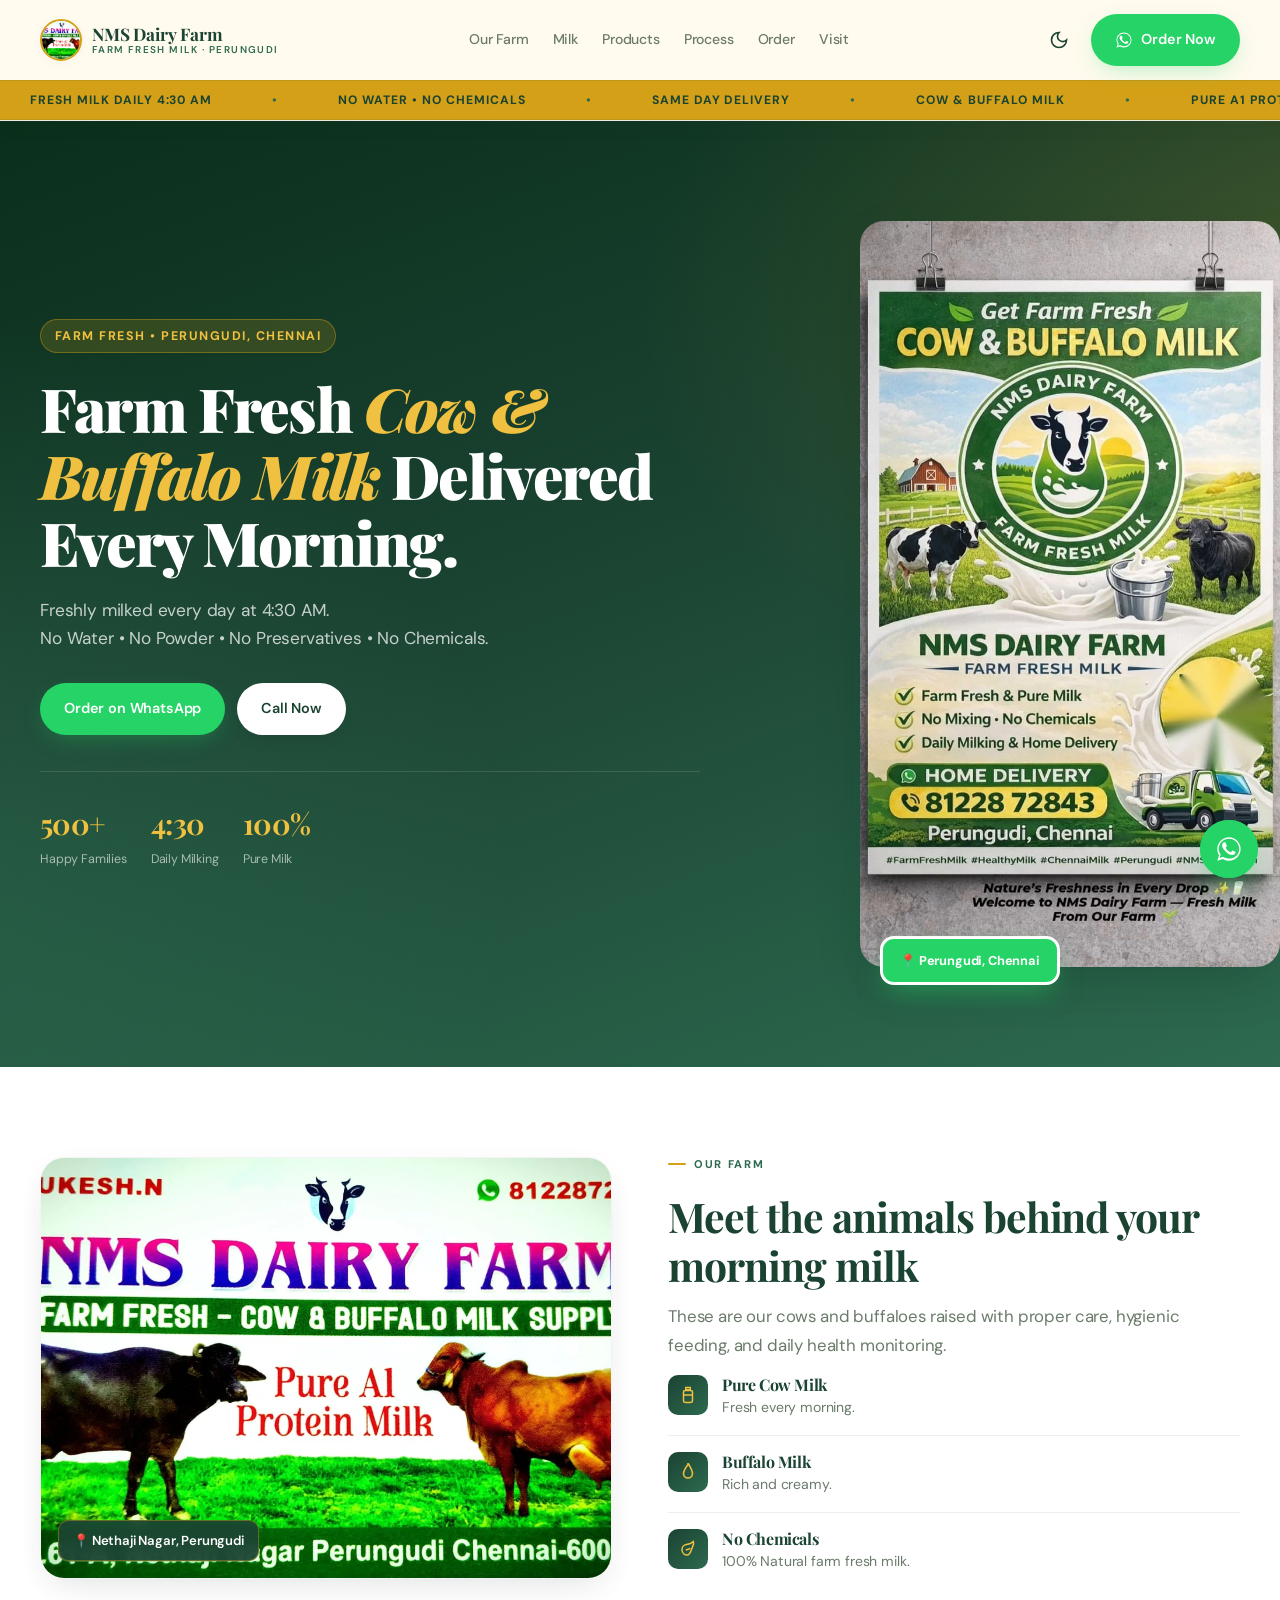
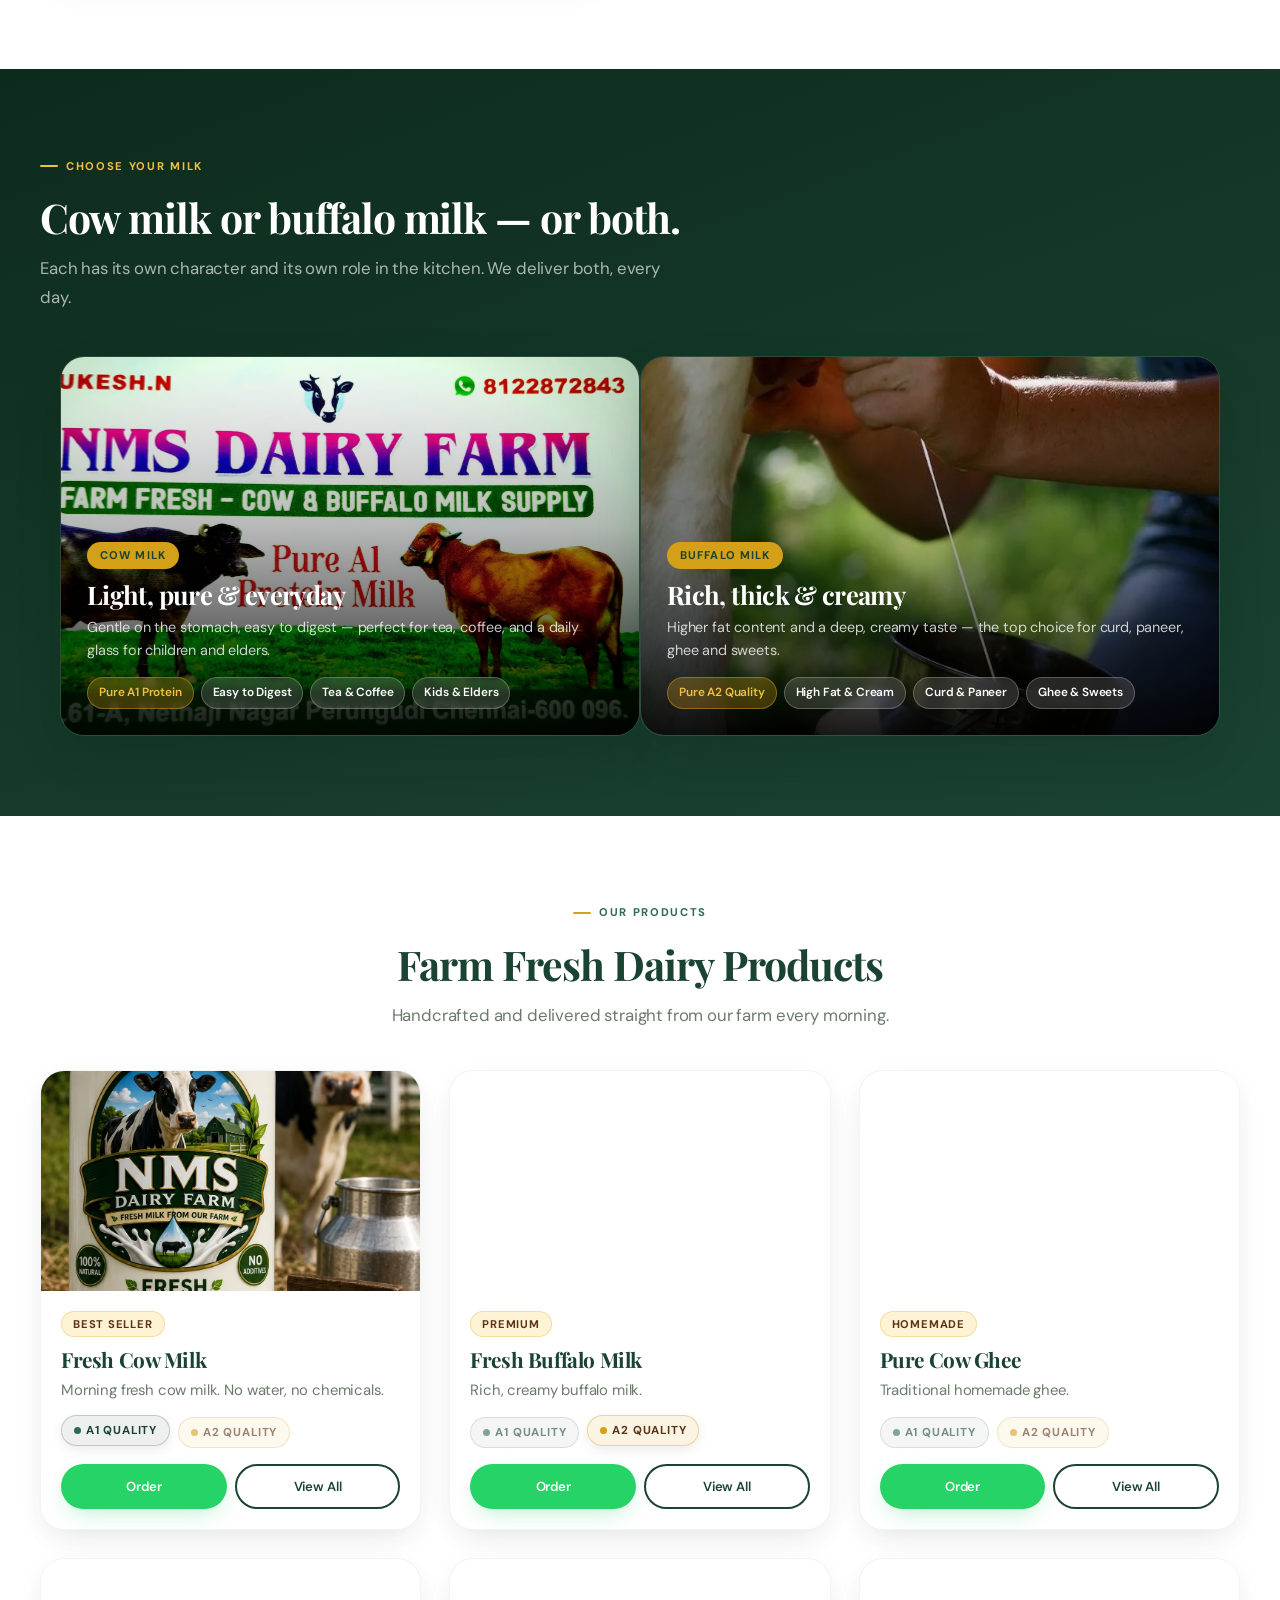
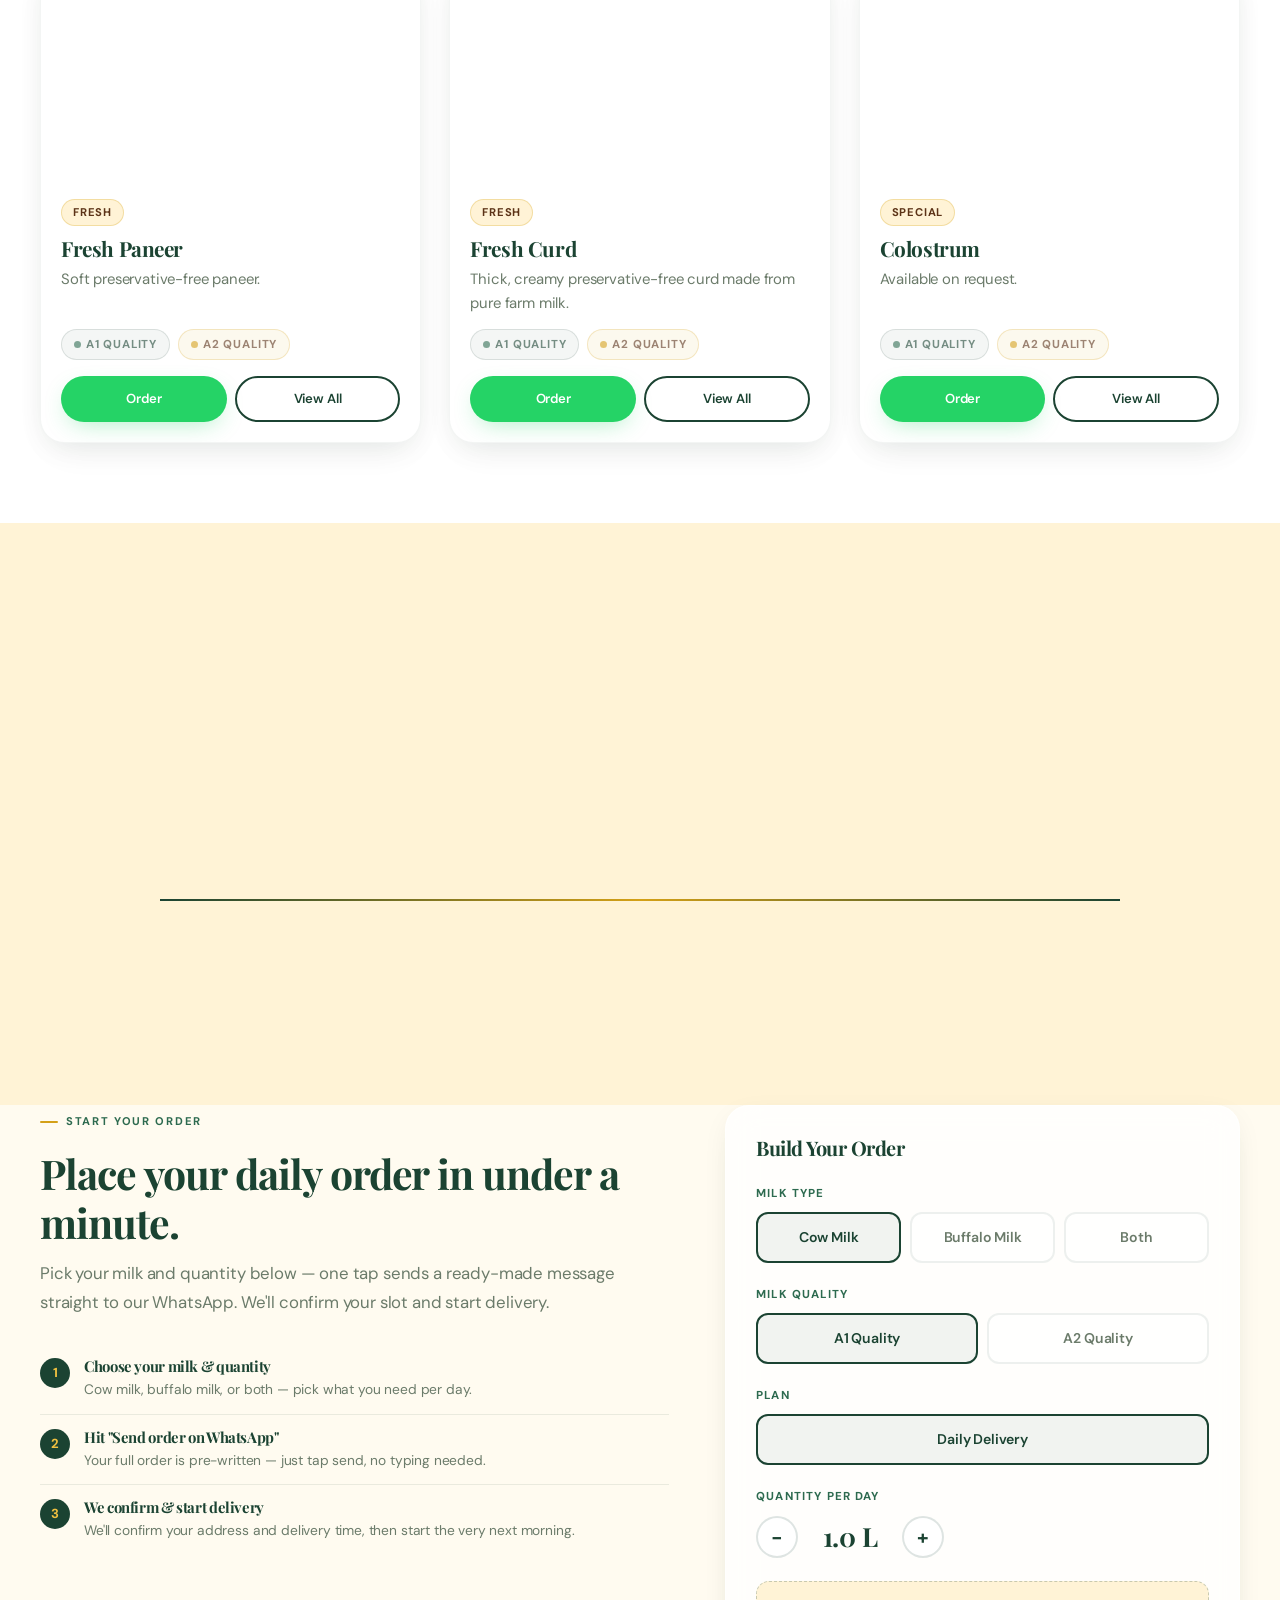
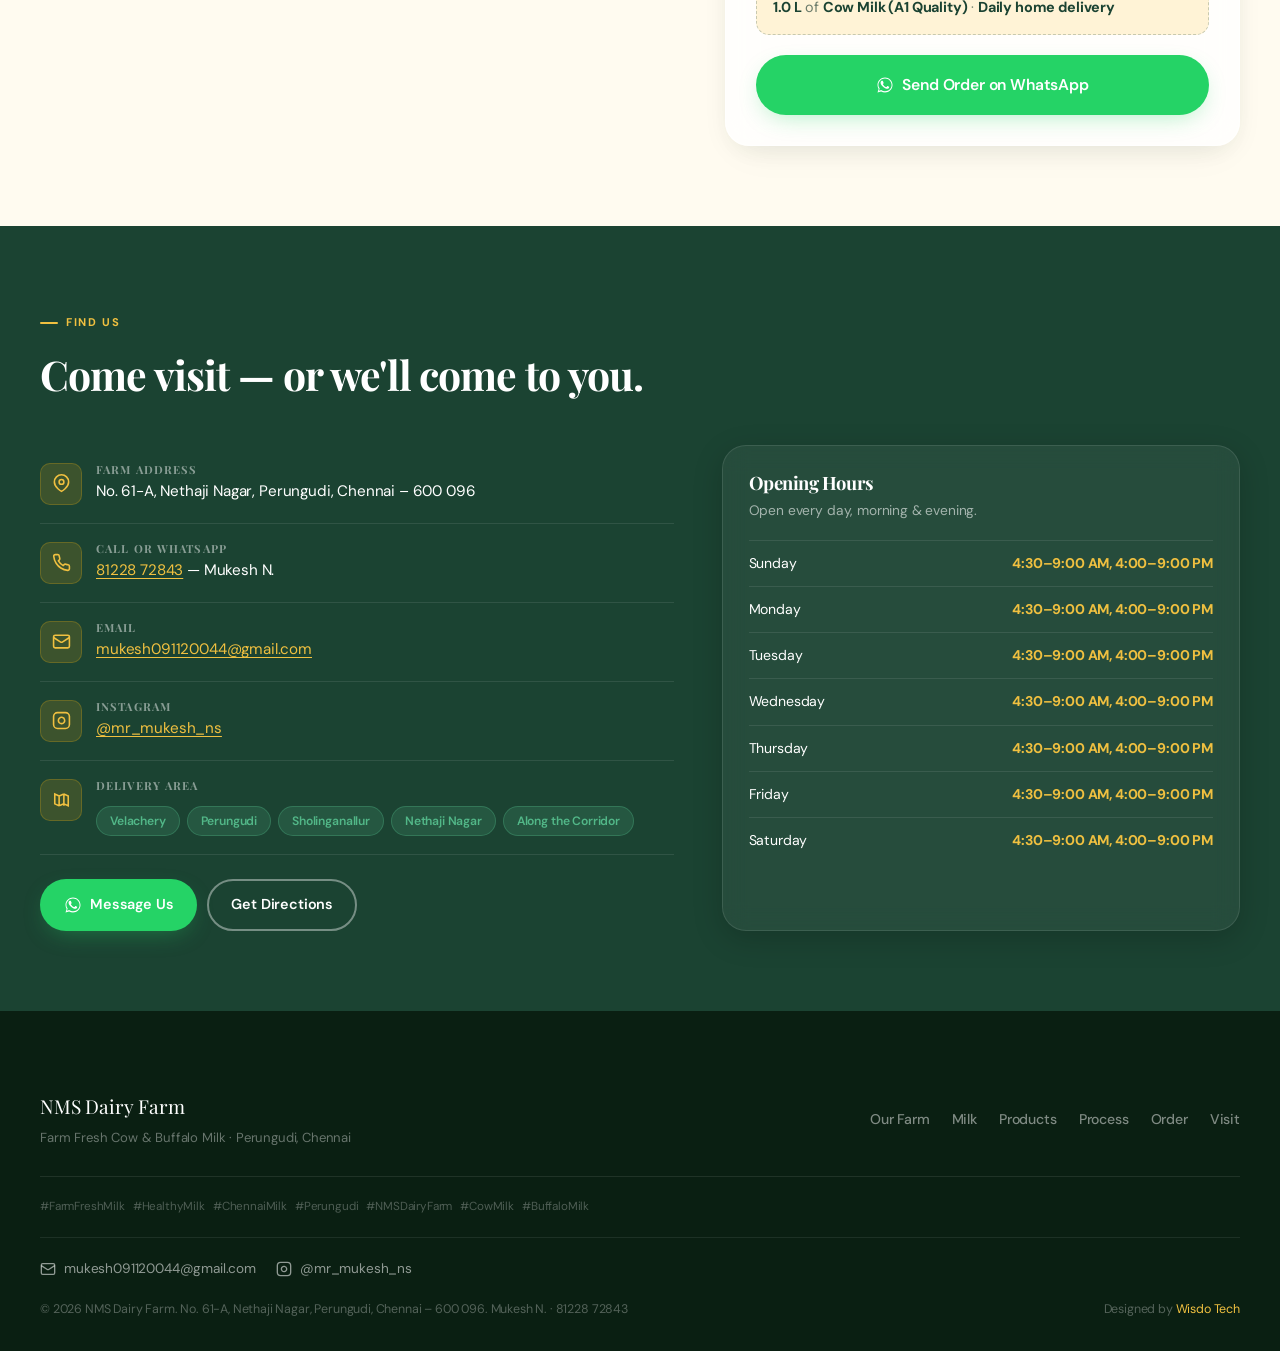
==== commit 83c57d4b: "Update footer with Wisdo Tech designer credit" ====
--- a/index.html
+++ b/index.html
@@ -700,6 +700,7 @@
       <div class="footer-bottom">
         <p>© <span id="yr"></span> NMS Dairy Farm. No. 61-A, Nethaji Nagar, Perungudi, Chennai – 600 096. Mukesh N. ·
           81228 72843</p>
+        <p class="footer-credit">Designed by <a href="https://wisdotech.in" target="_blank" rel="noopener">Wisdo Tech</a></p>
       </div>
     </div>
   </footer>
--- a/style.css
+++ b/style.css
@@ -1,136 +1,153 @@
-*,*::before,*::after{box-sizing:border-box;margin:0;padding:0;}:root{--g:#1B4332;--g2:#2D6A4F;--g3:#52B788;--gold:#D4A017;--gold2:#F0C040;--cream:#FFFBF0;--warm:#FFF3D6;--brown:#5C3317;--ink:#1A1A1A;--muted:#6B7B6A;--wa:#25D366;--wa2:#128C7E;--sp:80px;--sp-m:60px;--mw:1280px;--px:clamp(16px,4vw,40px);--r-lg:24px;--r-md:16px;--r-sm:12px;--r-pill:999px;--sh-a:0 2px 12px rgba(10,47,27,.04);--sh-b:0 8px 30px -8px rgba(10,47,27,.10),0 16px 40px -12px rgba(0,0,0,.05);--sh-c:0 20px 55px -12px rgba(10,47,27,.18),0 28px 48px -18px rgba(0,0,0,.07);--glass-bg:rgba(255,255,255,.78);--glass-border:1px solid rgba(255,255,255,.65);--glass-dark-bg:rgba(255,255,255,.05);--glass-dark-border:1px solid rgba(255,255,255,.10);--ease:cubic-bezier(.16,1,.3,1);--ease-std:cubic-bezier(.4,0,.2,1);}html{scroll-behavior:smooth;-webkit-text-size-adjust:100%;}body{font-family:'DM Sans',sans-serif;background:var(--cream);color:var(--ink);overflow-x:hidden;line-height:1.65;letter-spacing:-.01em;-webkit-font-smoothing:antialiased;}img{display:block;max-width:100%;height:auto;}a{color:inherit;text-decoration:none;}button{font-family:inherit;}h1,h2,h3,h4{font-family:'Playfair Display',serif;line-height:1.2;color:var(--g);letter-spacing:-.025em;}::-webkit-scrollbar{width:6px;}::-webkit-scrollbar-track{background:var(--cream);}::-webkit-scrollbar-thumb{background:var(--g2);border-radius:6px;}header{position:sticky;top:0;z-index:100;width:100%;background:rgba(255,251,240,.88);backdrop-filter:blur(20px) saturate(180%);-webkit-backdrop-filter:blur(20px) saturate(180%);border-bottom:1px solid rgba(27,67,50,.08);box-shadow:0 4px 24px rgba(10,47,27,.04);}.nav{display:flex;align-items:center;justify-content:space-between;padding:14px var(--px);max-width:var(--mw);margin:0 auto;width:100%;gap:16px;}.brand{display:flex;align-items:center;gap:10px;flex-shrink:0;}.brand-logo{width:42px;height:42px;border-radius:50%;border:2px solid var(--gold);overflow:hidden;flex:0 0 auto;box-shadow:var(--sh-a);}.brand-logo img{width:100%;height:100%;object-fit:cover;}.brand-name{font-family:'Playfair Display',serif;font-size:1.08rem;font-weight:700;color:var(--g);line-height:1.1;}.brand-name span{display:block;font-family:'DM Sans',sans-serif;font-size:.62rem;font-weight:600;letter-spacing:.14em;text-transform:uppercase;color:var(--g2);margin-top:2px;}.nav-links{display:flex;gap:24px;font-weight:500;font-size:.88rem;flex-shrink:0;}.nav-links a{color:var(--muted);transition:color .25s var(--ease-std);position:relative;white-space:nowrap;}.nav-links a:hover{color:var(--g);}.nav-links a::after{content:"";position:absolute;bottom:-3px;left:0;width:100%;height:2px;background:var(--g2);transform:scaleX(0);transform-origin:right;transition:transform .3s var(--ease-std);}.nav-links a:hover::after{transform:scaleX(1);transform-origin:left;}.hamburger{display:none;background:none;border:none;cursor:pointer;padding:4px;color:var(--g);transition:opacity .2s;}.hamburger:active{opacity:.6;}.hamburger svg{width:24px;height:24px;}@media(max-width:960px){.nav-links,.nav-wa{display:none;}.hamburger{display:flex;align-items:center;justify-content:center;}}@media(max-width:480px){.brand-name span{display:none;}.brand-name{font-size:1rem;}}.mobile-nav{display:none;flex-direction:column;align-items:center;justify-content:center;gap:28px;position:fixed;inset:0;z-index:200;background:var(--g);padding:24px;}.mobile-nav.open{display:flex;}.mobile-nav a{font-family:'Playfair Display',serif;font-size:clamp(1.6rem,5vw,2.2rem);color:#fff;font-weight:700;transition:color .2s;}.mobile-nav a:hover{color:var(--gold2);}.mobile-nav .close{position:absolute;top:20px;right:20px;background:none;border:none;color:#fff;cursor:pointer;}.mobile-nav .close svg{width:28px;height:28px;}.btn{display:inline-flex;align-items:center;justify-content:center;gap:8px;padding:12px 22px;border-radius:var(--r-pill);font-weight:600;font-size:.9rem;border:2px solid transparent;cursor:pointer;transition:all .3s var(--ease);white-space:nowrap;-webkit-tap-highlight-color:transparent;}.btn svg{width:18px;height:18px;flex-shrink:0;}.btn-wa{background:var(--wa);color:#fff;box-shadow:0 8px 24px -8px rgba(37,211,102,.4);}.btn-wa:hover{background:var(--wa2);transform:translateY(-2px);box-shadow:0 12px 28px -6px rgba(37,211,102,.6);}.btn-gold{background:linear-gradient(135deg,var(--gold),var(--gold2));color:var(--g);font-weight:700;box-shadow:0 8px 24px -8px rgba(212,160,23,.3);}.btn-gold:hover{transform:translateY(-2px);box-shadow:0 12px 28px -6px rgba(212,160,23,.5);}.btn-outline{background:transparent;border-color:var(--g);color:var(--g);}.btn-outline:hover{background:var(--g);color:#fff;transform:translateY(-2px);}.btn-white{background:#fff;color:var(--g);box-shadow:0 8px 20px -8px rgba(0,0,0,.12);}.btn-white:hover{transform:translateY(-2px);box-shadow:0 12px 24px -6px rgba(0,0,0,.22);}@media(max-width:480px){.btn{padding:11px 18px;font-size:.85rem;}}.hero{position:relative;min-height:100svh;background:linear-gradient(160deg,#0A2F1B 0%,#1B4332 45%,#2D6A4F 100%);display:flex;align-items:center;overflow:hidden;padding:0 var(--px);}.hero-bg{position:absolute;inset:0;background-image:radial-gradient(ellipse 60% 50% at 110% 20%,rgba(212,160,23,.22),transparent),radial-gradient(ellipse 50% 60% at -10% 80%,rgba(82,183,136,.18),transparent);pointer-events:none;}.hero-particles{position:absolute;inset:0;overflow:hidden;pointer-events:none;}.hero-particles span{position:absolute;border-radius:50%;background:rgba(212,160,23,.15);animation:float linear infinite;}@keyframes float{0%{transform:translateY(0) scale(1);opacity:.7;}100%{transform:translateY(-120vh) scale(1.5);opacity:0;}}.hero-grid{position:relative;z-index:2;display:grid;grid-template-columns:55% 45%;gap:40px;align-items:center;max-width:var(--mw);margin:0 auto;width:100%;padding:100px 0;}.hero-eyebrow{display:inline-flex;align-items:center;gap:8px;background:rgba(212,160,23,.18);border:1px solid rgba(212,160,23,.4);border-radius:var(--r-pill);padding:6px 14px;font-size:.78rem;font-weight:700;letter-spacing:.12em;text-transform:uppercase;color:var(--gold2);margin-bottom:22px;}.hero h1{font-size:clamp(2rem,5vw,3.8rem);font-weight:900;color:#fff;line-height:1.1;letter-spacing:-.03em;}.hero h1 em{font-style:italic;color:var(--gold2);}.hero-sub{margin-top:20px;color:rgba(255,255,255,.75);font-size:clamp(.95rem,2vw,1.08rem);line-height:1.65;max-width:42ch;}.hero-cta{display:flex;flex-wrap:wrap;gap:12px;margin-top:30px;}.hero-stats{display:flex;gap:24px;flex-wrap:wrap;margin-top:36px;padding-top:28px;border-top:1px solid rgba(255,255,255,.12);}.hero-stat .num{font-family:'Playfair Display',serif;font-size:1.8rem;font-weight:700;color:var(--gold2);letter-spacing:-.02em;}.hero-stat .lbl{font-size:.78rem;color:rgba(255,255,255,.6);margin-top:2px;}.poster-wrap{display:flex;justify-content:flex-end;align-items:center;}.poster-frame{position:relative;width:100%;max-width:420px;border-radius:var(--r-lg);box-shadow:var(--sh-c);overflow:visible;transition:transform .5s var(--ease),box-shadow .5s var(--ease);}.poster-frame img{width:100%;height:auto;display:block;border-radius:var(--r-lg);}.poster-frame:hover{transform:translateY(-10px) scale(1.01);box-shadow:0 40px 80px rgba(10,47,27,.38);}.poster-badge{position:absolute;bottom:-18px;left:20px;z-index:3;background:var(--wa);color:#fff;border-radius:14px;padding:11px 17px;font-weight:700;font-size:.8rem;box-shadow:0 12px 28px -8px rgba(37,211,102,.55);display:flex;align-items:center;gap:8px;border:3px solid #fff;}.poster-tag{position:absolute;top:14px;right:-8px;z-index:3;background:var(--gold);color:var(--g);border-radius:var(--r-pill);padding:7px 14px;font-weight:700;font-size:.76rem;letter-spacing:.06em;text-transform:uppercase;box-shadow:0 6px 18px -6px rgba(212,160,23,.65);transform:rotate(-3deg);}@media(max-width:900px){.hero{min-height:auto;padding-top:calc(var(--sp-m) + 40px);padding-bottom:var(--sp-m);}.hero-grid{grid-template-columns:1fr;padding:40px 0 0;gap:40px;}.poster-wrap{justify-content:center;}.poster-frame{max-width:360px;}}@media(max-width:480px){.hero-grid{gap:32px;padding:28px 0 0;}.hero-stats{gap:16px;}.hero-cta{flex-direction:column;}.hero-cta .btn{width:100%;justify-content:center;}.poster-frame{max-width:100%;}.poster-badge{font-size:.72rem;padding:9px 13px;}.poster-tag{right:-4px;font-size:.7rem;}}.section{padding:var(--sp) var(--px);display:flex;justify-content:center;width:100%;}.section-inner{max-width:var(--mw);margin:0 auto;width:100%;}@media(max-width:768px){.section{padding:var(--sp-m) var(--px);}}.label{display:inline-flex;align-items:center;gap:8px;font-size:.7rem;font-weight:700;letter-spacing:.15em;text-transform:uppercase;color:var(--g2);margin-bottom:12px;}.label::before{content:"";width:18px;height:2px;background:var(--gold);border-radius:2px;}.section-head h2{font-size:clamp(1.7rem,3.2vw,2.6rem);color:var(--g);margin-top:6px;}.section-head p{margin-top:12px;color:var(--muted);font-size:clamp(.95rem,1.5vw,1.05rem);line-height:1.7;max-width:52ch;}.showcase{background:#fff;}.showcase-grid{display:grid;grid-template-columns:1fr 1fr;gap:56px;align-items:center;}.showcase-img-wrap{position:relative;}.showcase-img{border-radius:var(--r-lg);overflow:hidden;box-shadow:var(--sh-b);border:1px solid rgba(27,67,50,.05);}.showcase-img img{width:100%;height:420px;object-fit:cover;transition:transform .6s var(--ease);}.showcase-img:hover img{transform:scale(1.03);}.img-label{position:absolute;bottom:18px;left:18px;background:rgba(27,67,50,.92);backdrop-filter:blur(8px);color:#fff;border-radius:10px;padding:9px 14px;font-weight:600;font-size:.82rem;display:flex;align-items:center;gap:8px;border:1px solid rgba(212,160,23,.4);}.showcase-point{display:flex;gap:14px;padding:16px 0;border-bottom:1px solid rgba(27,67,50,.08);}.showcase-point:last-child{border-bottom:none;}.point-icon{width:40px;height:40px;border-radius:10px;flex-shrink:0;background:linear-gradient(135deg,var(--g),var(--g2));display:flex;align-items:center;justify-content:center;}.point-icon svg{width:18px;height:18px;color:var(--gold2);}.point-text h3{font-family:'Playfair Display',serif;font-size:1rem;color:var(--g);margin-bottom:3px;}.point-text p{font-size:.88rem;color:var(--muted);line-height:1.55;}@media(max-width:860px){.showcase-grid{grid-template-columns:1fr;gap:36px;}.showcase-img img{height:320px;}}@media(max-width:480px){.showcase-img img{height:240px;}}.animals{background:linear-gradient(160deg,#0D2B1C,#1B4332);padding:var(--sp) var(--px);}@media(max-width:768px){.animals{padding:var(--sp-m) var(--px);}}.animals-inner{max-width:var(--mw);margin:0 auto;}.animals .label{color:var(--gold2);}.animals .label::before{background:var(--gold2);}.animals .section-head h2{color:#fff;}.animals .section-head p{color:rgba(255,255,255,.65);}.animal-cards{display:flex;justify-content:center;margin-top:44px;width:100%;}.animal-card{border-radius:var(--r-lg);overflow:hidden;position:relative;min-height:380px;display:flex;flex-direction:column;justify-content:flex-end;width:100%;max-width:580px;box-shadow:var(--sh-c);border:1px solid rgba(255,255,255,.1);}.animal-card img{position:absolute;inset:0;width:100%;height:100%;object-fit:cover;transition:transform .5s var(--ease);}.animal-card:hover img{transform:scale(1.05);}.animal-card-overlay{position:absolute;inset:0;background:linear-gradient(to top,rgba(0,0,0,.9) 0%,rgba(0,0,0,.28) 55%,transparent 100%);}.animal-card-content{position:relative;z-index:2;padding:26px;}.animal-card-tag{display:inline-block;background:var(--gold);color:var(--g);border-radius:var(--r-pill);padding:4px 13px;font-size:.7rem;font-weight:700;letter-spacing:.1em;text-transform:uppercase;margin-bottom:10px;}.animal-card h3{font-size:1.6rem;color:#fff;margin-bottom:7px;}.animal-card p{color:rgba(255,255,255,.78);font-size:.9rem;line-height:1.55;margin-bottom:16px;}.animal-card .benefits{display:flex;flex-wrap:wrap;gap:7px;}.benefit{background:rgba(255,255,255,.14);backdrop-filter:blur(4px);-webkit-backdrop-filter:blur(4px);border:1px solid rgba(255,255,255,.24);border-radius:var(--r-pill);padding:5px 11px;font-size:.74rem;font-weight:600;color:#fff;}.benefit.gold{background:rgba(212,160,23,.28);border-color:rgba(212,160,23,.48);color:var(--gold2);}@media(max-width:480px){.animal-card{min-height:320px;}.animal-card h3{font-size:1.35rem;}.animal-card-content{padding:20px;}}.products-container{max-width:var(--mw);margin:0 auto;padding:var(--sp) var(--px);}@media(max-width:768px){.products-container{padding:var(--sp-m) var(--px);}}.grid{display:grid;grid-template-columns:repeat(auto-fill,minmax(min(280px,100%),1fr));gap:28px;}@media(max-width:600px){.grid{gap:20px;}}.card{background:#fff;border-radius:var(--r-lg);overflow:hidden;box-shadow:var(--sh-b);border:1px solid rgba(27,67,50,.05);display:flex;flex-direction:column;transition:transform .4s var(--ease),box-shadow .4s var(--ease);}.card:hover{transform:translateY(-7px);box-shadow:var(--sh-c);}.card img{width:100%;height:220px;object-fit:cover;transition:transform .5s var(--ease);}.card:hover img{transform:scale(1.04);}.card .content{padding:20px;display:flex;flex-direction:column;flex:1;}.card .tag{align-self:flex-start;background:var(--warm);color:var(--brown);border:1px solid rgba(212,160,23,.28);padding:3px 11px;border-radius:30px;font-size:.7rem;font-weight:700;text-transform:uppercase;letter-spacing:.07em;}.card h3{font-family:'Playfair Display',serif;font-size:1.3rem;color:var(--g);margin:10px 0 7px;letter-spacing:-.02em;}.card p{font-size:.93rem;color:var(--muted);line-height:1.6;flex:1;margin-bottom:14px;}.card .price{font-family:'Playfair Display',serif;font-size:1.25rem;font-weight:700;color:var(--g);margin-bottom:14px;}.card .card-actions{display:flex;gap:8px;margin-top:auto;}.card .card-actions .btn{flex:1;padding:10px 12px;font-size:.82rem;}@media(max-width:480px){.card img{height:190px;}.card .content{padding:16px;}}.process{background:var(--warm);}.process-steps{display:grid;grid-template-columns:repeat(4,1fr);gap:22px;margin-top:52px;position:relative;}.process-steps::before{content:"";position:absolute;top:61px;left:10%;right:10%;height:2px;background:linear-gradient(90deg,var(--g),var(--gold),var(--g));z-index:0;}.process-step{text-align:center;position:relative;z-index:1;transition:transform .35s var(--ease);}.process-step:hover{transform:translateY(-6px);}.step-time{font-family:'Caveat',cursive;font-size:1.05rem;color:var(--g2);font-weight:700;margin-bottom:5px;}.step-circle{width:70px;height:70px;border-radius:50%;margin:0 auto 16px;background:linear-gradient(135deg,var(--g),var(--g2));display:flex;align-items:center;justify-content:center;box-shadow:0 12px 28px -10px rgba(27,67,50,.48);border:4px solid var(--cream);transition:all .3s var(--ease);}.process-step:hover .step-circle{transform:scale(1.06);box-shadow:0 14px 32px -8px rgba(27,67,50,.55);}.step-circle svg{width:28px;height:28px;color:var(--gold2);}.process-step h3{font-family:'Playfair Display',serif;font-size:.98rem;color:var(--g);margin-bottom:7px;}.process-step p{font-size:.83rem;color:var(--muted);line-height:1.58;}@media(max-width:860px){.process-steps{grid-template-columns:1fr 1fr;gap:28px;}.process-steps::before{display:none;}}@media(max-width:480px){.process-steps{grid-template-columns:1fr;}}order{background:var(--cream);}.order-grid{display:grid;grid-template-columns:1.1fr .9fr;gap:56px;align-items:start;}.order-steps-list{margin-top:28px;}.order-step-item{display:flex;gap:14px;padding:14px 0;border-bottom:1px solid rgba(27,67,50,.09);}.order-step-item:last-child{border-bottom:none;}.step-num{width:30px;height:30px;border-radius:50%;flex-shrink:0;background:var(--g);color:var(--gold2);display:flex;align-items:center;justify-content:center;font-weight:700;font-size:.82rem;}.order-step-item h3{font-size:.93rem;color:var(--g);margin-bottom:3px;font-family:'Playfair Display',serif;}.order-step-item p{font-size:.86rem;color:var(--muted);line-height:1.5;}.order-builder{background:var(--glass-bg);backdrop-filter:blur(16px);-webkit-backdrop-filter:blur(16px);border:var(--glass-border);border-radius:var(--r-lg);padding:30px;box-shadow:var(--sh-b);}.builder-title{font-family:'Playfair Display',serif;font-size:1.25rem;color:var(--g);margin-bottom:24px;}.field-label{font-size:.72rem;font-weight:700;letter-spacing:.1em;text-transform:uppercase;color:var(--g2);display:block;margin-bottom:9px;}.choice-wrap{display:flex;gap:9px;margin-bottom:22px;flex-wrap:wrap;}.choice{flex:1;min-width:110px;border:2px solid rgba(27,67,50,.08);border-radius:var(--r-sm);padding:12px 9px;text-align:center;cursor:pointer;font-weight:600;font-size:.88rem;color:var(--muted);background:rgba(255,255,255,.5);transition:all .3s var(--ease-std);}.choice:hover{border-color:var(--g3);color:var(--g);transform:translateY(-2px);background:#fff;box-shadow:var(--sh-a);}.choice.active{border-color:var(--g);background:rgba(27,67,50,.06);color:var(--g);}.choice.active:hover{transform:none;box-shadow:none;}.qty-wrap{display:flex;align-items:center;gap:14px;margin-bottom:22px;}.qty-btn{width:42px;height:42px;border-radius:50%;border:2px solid rgba(27,67,50,.14);background:#fff;font-size:1.25rem;font-weight:700;color:var(--g);cursor:pointer;display:flex;align-items:center;justify-content:center;transition:all .3s var(--ease-std);}.qty-btn:hover{border-color:var(--g);background:var(--g);color:#fff;transform:scale(1.08);}.qty-btn:active{transform:scale(.94);}.qty-display{font-family:'Playfair Display',serif;font-size:1.65rem;font-weight:700;color:var(--g);min-width:76px;text-align:center;}.order-preview{background:var(--warm);border:1.5px dashed rgba(27,67,50,.24);border-radius:13px;padding:14px 16px;margin-bottom:20px;font-size:.9rem;color:var(--muted);}.order-preview strong{color:var(--g);}.order-builder .btn{width:100%;justify-content:center;font-size:.98rem;padding:15px;}@media(max-width:960px){.order-grid{grid-template-columns:1fr;gap:44px;}}@media(max-width:480px){.order-builder{padding:20px 14px;}.choice{min-width:90px;padding:10px 6px;}}.visit{background:var(--g);padding:var(--sp) var(--px);}@media(max-width:768px){.visit{padding:var(--sp-m) var(--px);}}.visit .label{color:var(--gold2);}.visit .label::before{background:var(--gold2);}.visit-grid{display:grid;grid-template-columns:1.1fr .9fr;gap:48px;margin-top:46px;width:100%;}@media(max-width:860px){.visit-grid{grid-template-columns:1fr;gap:36px;}}.info-item{display:flex;gap:14px;padding:18px 0;border-bottom:1px solid rgba(255,255,255,.09);}.info-item:last-child{border-bottom:none;}.info-icon{width:42px;height:42px;border-radius:10px;flex-shrink:0;background:rgba(212,160,23,.18);border:1px solid rgba(212,160,23,.28);display:flex;align-items:center;justify-content:center;}.info-icon svg{width:19px;height:19px;color:var(--gold2);}.info-item h3{font-size:.7rem;font-weight:700;letter-spacing:.1em;text-transform:uppercase;color:rgba(255,255,255,.48);margin-bottom:4px;}.info-item p{color:#fff;font-size:.95rem;line-height:1.5;}.info-item a{color:var(--gold2);text-decoration:underline;text-underline-offset:3px;}.visit-actions{display:flex;gap:10px;flex-wrap:wrap;margin-top:24px;}.hours-card{background:rgba(255,255,255,.05);backdrop-filter:blur(12px);-webkit-backdrop-filter:blur(12px);border:1px solid rgba(255,255,255,.1);border-radius:var(--r-lg);padding:26px;box-shadow:0 8px 30px rgba(0,0,0,.18);transition:transform .4s var(--ease),box-shadow .4s var(--ease);}.hours-card:hover{transform:translateY(-5px);box-shadow:0 14px 38px rgba(0,0,0,.28);}.hours-card h3{color:#fff;font-family:'Playfair Display',serif;font-size:1.15rem;margin-bottom:5px;}.hours-card>p{color:rgba(255,255,255,.58);font-size:.86rem;margin-bottom:18px;}.hour-row{display:flex;justify-content:space-between;align-items:center;padding:11px 0;border-top:1px solid rgba(255,255,255,.09);font-size:.88rem;color:#fff;}.hour-row:last-child{padding-bottom:0;}.hour-row .time{color:var(--gold2);font-weight:700;}.area-pills{display:flex;flex-wrap:wrap;gap:7px;margin-top:14px;}.area-pill{background:rgba(82,183,136,.18);border:1px solid rgba(82,183,136,.32);border-radius:var(--r-pill);padding:4px 13px;font-size:.76rem;font-weight:600;color:var(--g3);}@media(max-width:480px){.visit-actions{flex-direction:column;}.visit-actions .btn{width:100%;justify-content:center;}.hours-card{padding:20px 16px;}}.gallery{max-width:var(--mw);margin:0 auto;padding:var(--sp) var(--px);}@media(max-width:768px){.gallery{padding:var(--sp-m) var(--px);}}.gallery h2{font-family:'Playfair Display',serif;font-size:clamp(1.7rem,3.2vw,2.5rem);color:var(--g);margin-bottom:28px;text-align:center;letter-spacing:-.02em;}.gallery-grid{display:grid;grid-template-columns:repeat(auto-fill,minmax(min(210px,100%),1fr));gap:18px;}.gallery-img-wrap{border-radius:var(--r-md);overflow:hidden;box-shadow:var(--sh-a);aspect-ratio:4/3;border:1px solid rgba(27,67,50,.05);}.gallery-img-wrap img{width:100%;height:100%;object-fit:cover;transition:transform .6s var(--ease);}.gallery-img-wrap:hover img{transform:scale(1.05);}footer{background:#0A1F12;padding:var(--sp) var(--px) calc(var(--sp)*.4);width:100%;}@media(max-width:768px){footer{padding:var(--sp-m) var(--px) 24px;}}.footer-inner{max-width:var(--mw);margin:0 auto;width:100%;}.footer-top{display:flex;justify-content:space-between;align-items:center;flex-wrap:wrap;gap:20px;padding-bottom:28px;border-bottom:1px solid rgba(255,255,255,.09);}.footer-brand-name{font-family:'Playfair Display',serif;font-size:1.2rem;color:#fff;}.footer-links{display:flex;gap:22px;flex-wrap:wrap;}.footer-links a{color:rgba(255,255,255,.48);font-size:.88rem;font-weight:500;transition:color .25s var(--ease-std);}.footer-links a:hover{color:var(--gold2);}.footer-tags{display:flex;flex-wrap:wrap;gap:8px;margin-top:20px;}.footer-tags span{color:rgba(255,255,255,.28);font-size:.73rem;}.footer-bottom{padding-top:20px;display:flex;justify-content:space-between;flex-wrap:wrap;gap:10px;}.footer-bottom p{color:rgba(255,255,255,.3);font-size:.78rem;line-height:1.5;}@media(max-width:600px){.footer-top{flex-direction:column;align-items:flex-start;}.footer-links{gap:14px;}}.fab{position:fixed;bottom:22px;right:22px;z-index:99;width:58px;height:58px;border-radius:50%;background:var(--wa);display:flex;align-items:center;justify-content:center;box-shadow:0 14px 32px -10px rgba(37,211,102,.6);transition:transform .3s var(--ease),box-shadow .3s var(--ease);}.fab:hover{transform:scale(1.1);box-shadow:0 18px 38px -10px rgba(37,211,102,.78);}.fab svg{width:28px;height:28px;color:#fff;}.fab-pulse{position:absolute;width:100%;height:100%;border-radius:50%;border:2px solid var(--wa);animation:fab-pulse 2.5s ease-out infinite;}@keyframes fab-pulse{0%{transform:scale(1);opacity:.8;}100%{transform:scale(1.72);opacity:0;}}.reveal{opacity:0;transform:translateY(22px);transition:opacity .65s var(--ease),transform .65s var(--ease);}.reveal.in{opacity:1;transform:none;}@media(prefers-reduced-motion:reduce){.reveal,.reveal.in{opacity:1;transform:none;transition:none;}.ticker-track,.fab-pulse,.hero-particles span{animation:none;}}.ticker-wrap{width:100%;overflow:hidden;padding:9px 0;background:var(--gold);border-top:1px solid rgba(27,67,50,.1);border-bottom:1px solid rgba(27,67,50,.1);}.ticker-track{display:flex;width:max-content;animation:ticker-scroll 32s linear infinite;white-space:nowrap;}.ticker-item{display:inline-flex;align-items:center;padding:0 30px;color:var(--g);font-family:'DM Sans',sans-serif;font-weight:700;font-size:.76rem;letter-spacing:.08em;text-transform:uppercase;}.ticker-item::after{content:"•";margin-left:60px;color:var(--g2);}@keyframes ticker-scroll{0%{transform:translateX(0)}100%{transform:translateX(-50%)}}.products-hero{min-height:auto;padding:calc(var(--sp-m) + 20px) var(--px) 40px;flex-direction:column;justify-content:center;text-align:center;}@media(max-width:768px){.products-hero{padding:calc(var(--sp-m) + 10px) var(--px) 30px;}}.quality-badges{display:flex;gap:8px;flex-wrap:wrap;margin-bottom:16px;align-items:center;}.quality-badge{display:inline-flex;align-items:center;gap:5px;padding:5px 12px;border-radius:var(--r-pill);font-size:.72rem;font-weight:700;letter-spacing:.07em;text-transform:uppercase;cursor:pointer;transition:all .2s var(--ease);opacity:0.6;}.quality-badge:hover{opacity:0.8;}.quality-badge.active{opacity:1;transform:translateY(-2px);box-shadow:0 4px 12px rgba(0,0,0,0.08);}.quality-badge.a1{background:rgba(27,67,50,.08);border:1.5px solid rgba(27,67,50,.22);color:var(--g);}.quality-badge.a2{background:rgba(212,160,23,.12);border:1.5px solid rgba(212,160,23,.38);color:var(--brown);}.quality-badge::before{content:"";width:7px;height:7px;border-radius:50%;flex-shrink:0;}.quality-badge.a1::before{background:var(--g2);}.quality-badge.a2::before{background:var(--gold);}.text-center{text-align:center;}.sr-only{position:absolute;width:1px;height:1px;padding:0;margin:-1px;overflow:hidden;clip:rect(0,0,0,0);white-space:nowrap;border-width:0;}a:focus-visible,button:focus-visible,.choice:focus-within{outline:3px solid var(--g3);outline-offset:2px;}
-
-/* Theme Transitions and Dark Theme Overrides */
-body, header, .card, .showcase, .qty-btn, .choice, .order-builder, .order-preview, .visit, .animals, .mobile-nav, .process, .ticker-wrap {
-  transition: background-color 0.35s cubic-bezier(.16,1,.3,1), color 0.35s cubic-bezier(.16,1,.3,1), border-color 0.35s cubic-bezier(.16,1,.3,1), box-shadow 0.35s cubic-bezier(.16,1,.3,1);
-}
-
-body.dark-theme {
-  --cream: #0B130E; /* Darkest forest slate */
-  --ink: #EDF3EE; /* Off-white */
-  --muted: #8E9F90; /* Sage grey */
-  --g: #FFFFFF; /* White titles */
-  --warm: #112015; /* Slightly lighter forest slate */
-  --glass-bg: rgba(14, 27, 19, 0.85);
-  --glass-border: 1px solid rgba(255, 255, 255, 0.08);
-}
-
-body.dark-theme header {
-  background: rgba(11, 19, 14, 0.88);
-  border-bottom: 1px solid rgba(255, 255, 255, 0.08);
-  box-shadow: 0 4px 24px rgba(0, 0, 0, 0.2);
-}
-
-body.dark-theme .showcase {
-  background: #0E1E14;
-}
-
-body.dark-theme .card {
-  background: #112017;
-  border-color: rgba(255, 255, 255, 0.06);
-  box-shadow: 0 8px 30px -8px rgba(0, 0, 0, 0.3);
-}
-
-body.dark-theme .qty-btn {
-  background: #152B1E;
-  border-color: rgba(255, 255, 255, 0.15);
-  color: #FFFFFF;
-}
-body.dark-theme .qty-btn:hover {
-  background: var(--g2);
-}
-
-body.dark-theme .choice {
-  background: rgba(255, 255, 255, 0.02);
-  border-color: rgba(255, 255, 255, 0.08);
-  color: var(--muted);
-}
-body.dark-theme .choice:hover {
-  background: #162E20;
-  color: #FFFFFF;
-  border-color: var(--g3);
-}
-body.dark-theme .choice.active {
-  background: rgba(82, 183, 136, 0.15);
-  border-color: var(--g3);
-  color: #FFFFFF;
-}
-
-body.dark-theme .quality-badge.a1 {
-  background: rgba(82, 183, 136, 0.08);
-  border-color: rgba(82, 183, 136, 0.25);
-  color: var(--g3);
-}
-body.dark-theme .quality-badge.a2 {
-  background: rgba(212, 160, 23, 0.08);
-  border-color: rgba(212, 160, 23, 0.25);
-  color: var(--gold2);
-}
-
-body.dark-theme .step-circle {
-  background: linear-gradient(135deg, #1B4332, #2D6A4F);
-}
-
-body.dark-theme .process {
-  background: #0E1E14;
-}
-
-body.dark-theme .ticker-wrap {
-  background: #D4A017;
-  border-top-color: rgba(255, 255, 255, 0.1);
-  border-bottom-color: rgba(255, 255, 255, 0.1);
-}
-
-/* Theme Toggle Button Styles */
-.theme-btn {
-  background: none;
-  border: none;
-  cursor: pointer;
-  padding: 8px;
-  color: var(--g);
-  display: inline-flex;
-  align-items: center;
-  justify-content: center;
-  transition: all 0.3s cubic-bezier(.16,1,.3,1);
-  border-radius: 50%;
-  width: 40px;
-  height: 40px;
-  -webkit-tap-highlight-color: transparent;
-}
-.theme-btn:hover {
-  background: rgba(27, 67, 50, 0.05);
-  transform: scale(1.05);
-}
-body.dark-theme .theme-btn:hover {
-  background: rgba(255, 255, 255, 0.08);
-}
-.theme-btn svg {
-  width: 20px;
-  height: 20px;
-  stroke: currentColor;
-  stroke-width: 2;
-  transition: transform 0.5s cubic-bezier(.16,1,.3,1);
-}
-.theme-btn .sun-icon {
-  display: none;
-}
-.theme-btn .moon-icon {
-  display: block;
-}
-body.dark-theme .theme-btn {
-  color: var(--gold2);
-}
-body.dark-theme .theme-btn .sun-icon {
-  display: block;
-}
-body.dark-theme .theme-btn .moon-icon {
-  display: none;
-}
-
-/* Scrollbar dark mode adjustments */
-body.dark-theme ::-webkit-scrollbar-track {
-  background: #0B130E;
-}
-body.dark-theme ::-webkit-scrollbar-thumb {
-  background: #1F3E2F;
-}+*,*::before,*::after{box-sizing:border-box;margin:0;padding:0;}:root{--g:#1B4332;--g2:#2D6A4F;--g3:#52B788;--gold:#D4A017;--gold2:#F0C040;--cream:#FFFBF0;--warm:#FFF3D6;--brown:#5C3317;--ink:#1A1A1A;--muted:#6B7B6A;--wa:#25D366;--wa2:#128C7E;--sp:80px;--sp-m:60px;--mw:1280px;--px:clamp(16px,4vw,40px);--r-lg:24px;--r-md:16px;--r-sm:12px;--r-pill:999px;--sh-a:0 2px 12px rgba(10,47,27,.04);--sh-b:0 8px 30px -8px rgba(10,47,27,.10),0 16px 40px -12px rgba(0,0,0,.05);--sh-c:0 20px 55px -12px rgba(10,47,27,.18),0 28px 48px -18px rgba(0,0,0,.07);--glass-bg:rgba(255,255,255,.78);--glass-border:1px solid rgba(255,255,255,.65);--glass-dark-bg:rgba(255,255,255,.05);--glass-dark-border:1px solid rgba(255,255,255,.10);--ease:cubic-bezier(.16,1,.3,1);--ease-std:cubic-bezier(.4,0,.2,1);}html{scroll-behavior:smooth;-webkit-text-size-adjust:100%;}body{font-family:'DM Sans',sans-serif;background:var(--cream);color:var(--ink);overflow-x:hidden;line-height:1.65;letter-spacing:-.01em;-webkit-font-smoothing:antialiased;}img{display:block;max-width:100%;height:auto;}a{color:inherit;text-decoration:none;}button{font-family:inherit;}h1,h2,h3,h4{font-family:'Playfair Display',serif;line-height:1.2;color:var(--g);letter-spacing:-.025em;}::-webkit-scrollbar{width:6px;}::-webkit-scrollbar-track{background:var(--cream);}::-webkit-scrollbar-thumb{background:var(--g2);border-radius:6px;}header{position:sticky;top:0;z-index:100;width:100%;background:rgba(255,251,240,.88);backdrop-filter:blur(20px) saturate(180%);-webkit-backdrop-filter:blur(20px) saturate(180%);border-bottom:1px solid rgba(27,67,50,.08);box-shadow:0 4px 24px rgba(10,47,27,.04);}.nav{display:flex;align-items:center;justify-content:space-between;padding:14px var(--px);max-width:var(--mw);margin:0 auto;width:100%;gap:16px;}.brand{display:flex;align-items:center;gap:10px;flex-shrink:0;}.brand-logo{width:42px;height:42px;border-radius:50%;border:2px solid var(--gold);overflow:hidden;flex:0 0 auto;box-shadow:var(--sh-a);}.brand-logo img{width:100%;height:100%;object-fit:cover;}.brand-name{font-family:'Playfair Display',serif;font-size:1.08rem;font-weight:700;color:var(--g);line-height:1.1;}.brand-name span{display:block;font-family:'DM Sans',sans-serif;font-size:.62rem;font-weight:600;letter-spacing:.14em;text-transform:uppercase;color:var(--g2);margin-top:2px;}.nav-links{display:flex;gap:24px;font-weight:500;font-size:.88rem;flex-shrink:0;}.nav-links a{color:var(--muted);transition:color .25s var(--ease-std);position:relative;white-space:nowrap;}.nav-links a:hover{color:var(--g);}.nav-links a::after{content:"";position:absolute;bottom:-3px;left:0;width:100%;height:2px;background:var(--g2);transform:scaleX(0);transform-origin:right;transition:transform .3s var(--ease-std);}.nav-links a:hover::after{transform:scaleX(1);transform-origin:left;}.hamburger{display:none;background:none;border:none;cursor:pointer;padding:4px;color:var(--g);transition:opacity .2s;}.hamburger:active{opacity:.6;}.hamburger svg{width:24px;height:24px;}@media(max-width:960px){.nav-links,.nav-wa{display:none;}.hamburger{display:flex;align-items:center;justify-content:center;}}@media(max-width:480px){.brand-name span{display:none;}.brand-name{font-size:1rem;}}.mobile-nav{display:none;flex-direction:column;align-items:center;justify-content:center;gap:28px;position:fixed;inset:0;z-index:200;background:var(--g);padding:24px;}.mobile-nav.open{display:flex;}.mobile-nav a{font-family:'Playfair Display',serif;font-size:clamp(1.6rem,5vw,2.2rem);color:#fff;font-weight:700;transition:color .2s;}.mobile-nav a:hover{color:var(--gold2);}.mobile-nav .close{position:absolute;top:20px;right:20px;background:none;border:none;color:#fff;cursor:pointer;}.mobile-nav .close svg{width:28px;height:28px;}.btn{display:inline-flex;align-items:center;justify-content:center;gap:8px;padding:12px 22px;border-radius:var(--r-pill);font-weight:600;font-size:.9rem;border:2px solid transparent;cursor:pointer;transition:all .3s var(--ease);white-space:nowrap;-webkit-tap-highlight-color:transparent;}.btn svg{width:18px;height:18px;flex-shrink:0;}.btn-wa{background:var(--wa);color:#fff;box-shadow:0 8px 24px -8px rgba(37,211,102,.4);}.btn-wa:hover{background:var(--wa2);transform:translateY(-2px);box-shadow:0 12px 28px -6px rgba(37,211,102,.6);}.btn-gold{background:linear-gradient(135deg,var(--gold),var(--gold2));color:var(--g);font-weight:700;box-shadow:0 8px 24px -8px rgba(212,160,23,.3);}.btn-gold:hover{transform:translateY(-2px);box-shadow:0 12px 28px -6px rgba(212,160,23,.5);}.btn-outline{background:transparent;border-color:var(--g);color:var(--g);}.btn-outline:hover{background:var(--g);color:#fff;transform:translateY(-2px);}.btn-white{background:#fff;color:var(--g);box-shadow:0 8px 20px -8px rgba(0,0,0,.12);}.btn-white:hover{transform:translateY(-2px);box-shadow:0 12px 24px -6px rgba(0,0,0,.22);}@media(max-width:480px){.btn{padding:11px 18px;font-size:.85rem;}}.hero{position:relative;min-height:100svh;background:linear-gradient(160deg,#0A2F1B 0%,#1B4332 45%,#2D6A4F 100%);display:flex;align-items:center;overflow:hidden;padding:0 var(--px);}.hero-bg{position:absolute;inset:0;background-image:radial-gradient(ellipse 60% 50% at 110% 20%,rgba(212,160,23,.22),transparent),radial-gradient(ellipse 50% 60% at -10% 80%,rgba(82,183,136,.18),transparent);pointer-events:none;}.hero-particles{position:absolute;inset:0;overflow:hidden;pointer-events:none;}.hero-particles span{position:absolute;border-radius:50%;background:rgba(212,160,23,.15);animation:float linear infinite;}@keyframes float{0%{transform:translateY(0) scale(1);opacity:.7;}100%{transform:translateY(-120vh) scale(1.5);opacity:0;}}.hero-grid{position:relative;z-index:2;display:grid;grid-template-columns:55% 45%;gap:40px;align-items:center;max-width:var(--mw);margin:0 auto;width:100%;padding:100px 0;}.hero-eyebrow{display:inline-flex;align-items:center;gap:8px;background:rgba(212,160,23,.18);border:1px solid rgba(212,160,23,.4);border-radius:var(--r-pill);padding:6px 14px;font-size:.78rem;font-weight:700;letter-spacing:.12em;text-transform:uppercase;color:var(--gold2);margin-bottom:22px;}.hero h1{font-size:clamp(2rem,5vw,3.8rem);font-weight:900;color:#fff;line-height:1.1;letter-spacing:-.03em;}.hero h1 em{font-style:italic;color:var(--gold2);}.hero-sub{margin-top:20px;color:rgba(255,255,255,.75);font-size:clamp(.95rem,2vw,1.08rem);line-height:1.65;max-width:42ch;}.hero-cta{display:flex;flex-wrap:wrap;gap:12px;margin-top:30px;}.hero-stats{display:flex;gap:24px;flex-wrap:wrap;margin-top:36px;padding-top:28px;border-top:1px solid rgba(255,255,255,.12);}.hero-stat .num{font-family:'Playfair Display',serif;font-size:1.8rem;font-weight:700;color:var(--gold2);letter-spacing:-.02em;}.hero-stat .lbl{font-size:.78rem;color:rgba(255,255,255,.6);margin-top:2px;}.poster-wrap{display:flex;justify-content:flex-end;align-items:center;}.poster-frame{position:relative;width:100%;max-width:420px;border-radius:var(--r-lg);box-shadow:var(--sh-c);overflow:visible;transition:transform .5s var(--ease),box-shadow .5s var(--ease);}.poster-frame img{width:100%;height:auto;display:block;border-radius:var(--r-lg);}.poster-frame:hover{transform:translateY(-10px) scale(1.01);box-shadow:0 40px 80px rgba(10,47,27,.38);}.poster-badge{position:absolute;bottom:-18px;left:20px;z-index:3;background:var(--wa);color:#fff;border-radius:14px;padding:11px 17px;font-weight:700;font-size:.8rem;box-shadow:0 12px 28px -8px rgba(37,211,102,.55);display:flex;align-items:center;gap:8px;border:3px solid #fff;}.poster-tag{position:absolute;top:14px;right:-8px;z-index:3;background:var(--gold);color:var(--g);border-radius:var(--r-pill);padding:7px 14px;font-weight:700;font-size:.76rem;letter-spacing:.06em;text-transform:uppercase;box-shadow:0 6px 18px -6px rgba(212,160,23,.65);transform:rotate(-3deg);}@media(max-width:900px){.hero{min-height:auto;padding-top:calc(var(--sp-m) + 40px);padding-bottom:var(--sp-m);}.hero-grid{grid-template-columns:1fr;padding:40px 0 0;gap:40px;}.poster-wrap{justify-content:center;}.poster-frame{max-width:360px;}}@media(max-width:480px){.hero-grid{gap:32px;padding:28px 0 0;}.hero-stats{gap:16px;}.hero-cta{flex-direction:column;}.hero-cta .btn{width:100%;justify-content:center;}.poster-frame{max-width:100%;}.poster-badge{font-size:.72rem;padding:9px 13px;}.poster-tag{right:-4px;font-size:.7rem;}}.section{padding:var(--sp) var(--px);display:flex;justify-content:center;width:100%;}.section-inner{max-width:var(--mw);margin:0 auto;width:100%;}@media(max-width:768px){.section{padding:var(--sp-m) var(--px);}}.label{display:inline-flex;align-items:center;gap:8px;font-size:.7rem;font-weight:700;letter-spacing:.15em;text-transform:uppercase;color:var(--g2);margin-bottom:12px;}.label::before{content:"";width:18px;height:2px;background:var(--gold);border-radius:2px;}.section-head h2{font-size:clamp(1.7rem,3.2vw,2.6rem);color:var(--g);margin-top:6px;}.section-head p{margin-top:12px;color:var(--muted);font-size:clamp(.95rem,1.5vw,1.05rem);line-height:1.7;max-width:52ch;}.showcase{background:#fff;}.showcase-grid{display:grid;grid-template-columns:1fr 1fr;gap:56px;align-items:center;}.showcase-img-wrap{position:relative;}.showcase-img{border-radius:var(--r-lg);overflow:hidden;box-shadow:var(--sh-b);border:1px solid rgba(27,67,50,.05);}.showcase-img img{width:100%;height:420px;object-fit:cover;transition:transform .6s var(--ease);}.showcase-img:hover img{transform:scale(1.03);}.img-label{position:absolute;bottom:18px;left:18px;background:rgba(27,67,50,.92);backdrop-filter:blur(8px);color:#fff;border-radius:10px;padding:9px 14px;font-weight:600;font-size:.82rem;display:flex;align-items:center;gap:8px;border:1px solid rgba(212,160,23,.4);}.showcase-point{display:flex;gap:14px;padding:16px 0;border-bottom:1px solid rgba(27,67,50,.08);}.showcase-point:last-child{border-bottom:none;}.point-icon{width:40px;height:40px;border-radius:10px;flex-shrink:0;background:linear-gradient(135deg,var(--g),var(--g2));display:flex;align-items:center;justify-content:center;}.point-icon svg{width:18px;height:18px;color:var(--gold2);}.point-text h3{font-family:'Playfair Display',serif;font-size:1rem;color:var(--g);margin-bottom:3px;}.point-text p{font-size:.88rem;color:var(--muted);line-height:1.55;}@media(max-width:860px){.showcase-grid{grid-template-columns:1fr;gap:36px;}.showcase-img img{height:320px;}}@media(max-width:480px){.showcase-img img{height:240px;}}.animals{background:linear-gradient(160deg,#0D2B1C,#1B4332);padding:var(--sp) var(--px);}@media(max-width:768px){.animals{padding:var(--sp-m) var(--px);}}.animals-inner{max-width:var(--mw);margin:0 auto;}.animals .label{color:var(--gold2);}.animals .label::before{background:var(--gold2);}.animals .section-head h2{color:#fff;}.animals .section-head p{color:rgba(255,255,255,.65);}.animal-cards{display:flex;justify-content:center;margin-top:44px;width:100%;}.animal-card{border-radius:var(--r-lg);overflow:hidden;position:relative;min-height:380px;display:flex;flex-direction:column;justify-content:flex-end;width:100%;max-width:580px;box-shadow:var(--sh-c);border:1px solid rgba(255,255,255,.1);}.animal-card img{position:absolute;inset:0;width:100%;height:100%;object-fit:cover;transition:transform .5s var(--ease);}.animal-card:hover img{transform:scale(1.05);}.animal-card-overlay{position:absolute;inset:0;background:linear-gradient(to top,rgba(0,0,0,.9) 0%,rgba(0,0,0,.28) 55%,transparent 100%);}.animal-card-content{position:relative;z-index:2;padding:26px;}.animal-card-tag{display:inline-block;background:var(--gold);color:var(--g);border-radius:var(--r-pill);padding:4px 13px;font-size:.7rem;font-weight:700;letter-spacing:.1em;text-transform:uppercase;margin-bottom:10px;}.animal-card h3{font-size:1.6rem;color:#fff;margin-bottom:7px;}.animal-card p{color:rgba(255,255,255,.78);font-size:.9rem;line-height:1.55;margin-bottom:16px;}.animal-card .benefits{display:flex;flex-wrap:wrap;gap:7px;}.benefit{background:rgba(255,255,255,.14);backdrop-filter:blur(4px);-webkit-backdrop-filter:blur(4px);border:1px solid rgba(255,255,255,.24);border-radius:var(--r-pill);padding:5px 11px;font-size:.74rem;font-weight:600;color:#fff;}.benefit.gold{background:rgba(212,160,23,.28);border-color:rgba(212,160,23,.48);color:var(--gold2);}@media(max-width:480px){.animal-card{min-height:320px;}.animal-card h3{font-size:1.35rem;}.animal-card-content{padding:20px;}}.products-container{max-width:var(--mw);margin:0 auto;padding:var(--sp) var(--px);}@media(max-width:768px){.products-container{padding:var(--sp-m) var(--px);}}.grid{display:grid;grid-template-columns:repeat(auto-fill,minmax(min(280px,100%),1fr));gap:28px;}@media(max-width:600px){.grid{gap:20px;}}.card{background:#fff;border-radius:var(--r-lg);overflow:hidden;box-shadow:var(--sh-b);border:1px solid rgba(27,67,50,.05);display:flex;flex-direction:column;transition:transform .4s var(--ease),box-shadow .4s var(--ease);}.card:hover{transform:translateY(-7px);box-shadow:var(--sh-c);}.card img{width:100%;height:220px;object-fit:cover;transition:transform .5s var(--ease);}.card:hover img{transform:scale(1.04);}.card .content{padding:20px;display:flex;flex-direction:column;flex:1;}.card .tag{align-self:flex-start;background:var(--warm);color:var(--brown);border:1px solid rgba(212,160,23,.28);padding:3px 11px;border-radius:30px;font-size:.7rem;font-weight:700;text-transform:uppercase;letter-spacing:.07em;}.card h3{font-family:'Playfair Display',serif;font-size:1.3rem;color:var(--g);margin:10px 0 7px;letter-spacing:-.02em;}.card p{font-size:.93rem;color:var(--muted);line-height:1.6;flex:1;margin-bottom:14px;}.card .price{font-family:'Playfair Display',serif;font-size:1.25rem;font-weight:700;color:var(--g);margin-bottom:14px;}.card .card-actions{display:flex;gap:8px;margin-top:auto;}.card .card-actions .btn{flex:1;padding:10px 12px;font-size:.82rem;}@media(max-width:480px){.card img{height:190px;}.card .content{padding:16px;}}.process{background:var(--warm);}.process-steps{display:grid;grid-template-columns:repeat(4,1fr);gap:22px;margin-top:52px;position:relative;}.process-steps::before{content:"";position:absolute;top:61px;left:10%;right:10%;height:2px;background:linear-gradient(90deg,var(--g),var(--gold),var(--g));z-index:0;}.process-step{text-align:center;position:relative;z-index:1;transition:transform .35s var(--ease);}.process-step:hover{transform:translateY(-6px);}.step-time{font-family:'Caveat',cursive;font-size:1.05rem;color:var(--g2);font-weight:700;margin-bottom:5px;}.step-circle{width:70px;height:70px;border-radius:50%;margin:0 auto 16px;background:linear-gradient(135deg,var(--g),var(--g2));display:flex;align-items:center;justify-content:center;box-shadow:0 12px 28px -10px rgba(27,67,50,.48);border:4px solid var(--cream);transition:all .3s var(--ease);}.process-step:hover .step-circle{transform:scale(1.06);box-shadow:0 14px 32px -8px rgba(27,67,50,.55);}.step-circle svg{width:28px;height:28px;color:var(--gold2);}.process-step h3{font-family:'Playfair Display',serif;font-size:.98rem;color:var(--g);margin-bottom:7px;}.process-step p{font-size:.83rem;color:var(--muted);line-height:1.58;}@media(max-width:860px){.process-steps{grid-template-columns:1fr 1fr;gap:28px;}.process-steps::before{display:none;}}@media(max-width:480px){.process-steps{grid-template-columns:1fr;}}order{background:var(--cream);}.order-grid{display:grid;grid-template-columns:1.1fr .9fr;gap:56px;align-items:start;}.order-steps-list{margin-top:28px;}.order-step-item{display:flex;gap:14px;padding:14px 0;border-bottom:1px solid rgba(27,67,50,.09);}.order-step-item:last-child{border-bottom:none;}.step-num{width:30px;height:30px;border-radius:50%;flex-shrink:0;background:var(--g);color:var(--gold2);display:flex;align-items:center;justify-content:center;font-weight:700;font-size:.82rem;}.order-step-item h3{font-size:.93rem;color:var(--g);margin-bottom:3px;font-family:'Playfair Display',serif;}.order-step-item p{font-size:.86rem;color:var(--muted);line-height:1.5;}.order-builder{background:var(--glass-bg);backdrop-filter:blur(16px);-webkit-backdrop-filter:blur(16px);border:var(--glass-border);border-radius:var(--r-lg);padding:30px;box-shadow:var(--sh-b);}.builder-title{font-family:'Playfair Display',serif;font-size:1.25rem;color:var(--g);margin-bottom:24px;}.field-label{font-size:.72rem;font-weight:700;letter-spacing:.1em;text-transform:uppercase;color:var(--g2);display:block;margin-bottom:9px;}.choice-wrap{display:flex;gap:9px;margin-bottom:22px;flex-wrap:wrap;}.choice{flex:1;min-width:110px;border:2px solid rgba(27,67,50,.08);border-radius:var(--r-sm);padding:12px 9px;text-align:center;cursor:pointer;font-weight:600;font-size:.88rem;color:var(--muted);background:rgba(255,255,255,.5);transition:all .3s var(--ease-std);}.choice:hover{border-color:var(--g3);color:var(--g);transform:translateY(-2px);background:#fff;box-shadow:var(--sh-a);}.choice.active{border-color:var(--g);background:rgba(27,67,50,.06);color:var(--g);}.choice.active:hover{transform:none;box-shadow:none;}.qty-wrap{display:flex;align-items:center;gap:14px;margin-bottom:22px;}.qty-btn{width:42px;height:42px;border-radius:50%;border:2px solid rgba(27,67,50,.14);background:#fff;font-size:1.25rem;font-weight:700;color:var(--g);cursor:pointer;display:flex;align-items:center;justify-content:center;transition:all .3s var(--ease-std);}.qty-btn:hover{border-color:var(--g);background:var(--g);color:#fff;transform:scale(1.08);}.qty-btn:active{transform:scale(.94);}.qty-display{font-family:'Playfair Display',serif;font-size:1.65rem;font-weight:700;color:var(--g);min-width:76px;text-align:center;}.order-preview{background:var(--warm);border:1.5px dashed rgba(27,67,50,.24);border-radius:13px;padding:14px 16px;margin-bottom:20px;font-size:.9rem;color:var(--muted);}.order-preview strong{color:var(--g);}.order-builder .btn{width:100%;justify-content:center;font-size:.98rem;padding:15px;}@media(max-width:960px){.order-grid{grid-template-columns:1fr;gap:44px;}}@media(max-width:480px){.order-builder{padding:20px 14px;}.choice{min-width:90px;padding:10px 6px;}}.visit{background:var(--g);padding:var(--sp) var(--px);}@media(max-width:768px){.visit{padding:var(--sp-m) var(--px);}}.visit .label{color:var(--gold2);}.visit .label::before{background:var(--gold2);}.visit-grid{display:grid;grid-template-columns:1.1fr .9fr;gap:48px;margin-top:46px;width:100%;}@media(max-width:860px){.visit-grid{grid-template-columns:1fr;gap:36px;}}.info-item{display:flex;gap:14px;padding:18px 0;border-bottom:1px solid rgba(255,255,255,.09);}.info-item:last-child{border-bottom:none;}.info-icon{width:42px;height:42px;border-radius:10px;flex-shrink:0;background:rgba(212,160,23,.18);border:1px solid rgba(212,160,23,.28);display:flex;align-items:center;justify-content:center;}.info-icon svg{width:19px;height:19px;color:var(--gold2);}.info-item h3{font-size:.7rem;font-weight:700;letter-spacing:.1em;text-transform:uppercase;color:rgba(255,255,255,.48);margin-bottom:4px;}.info-item p{color:#fff;font-size:.95rem;line-height:1.5;}.info-item a{color:var(--gold2);text-decoration:underline;text-underline-offset:3px;}.visit-actions{display:flex;gap:10px;flex-wrap:wrap;margin-top:24px;}.hours-card{background:rgba(255,255,255,.05);backdrop-filter:blur(12px);-webkit-backdrop-filter:blur(12px);border:1px solid rgba(255,255,255,.1);border-radius:var(--r-lg);padding:26px;box-shadow:0 8px 30px rgba(0,0,0,.18);transition:transform .4s var(--ease),box-shadow .4s var(--ease);}.hours-card:hover{transform:translateY(-5px);box-shadow:0 14px 38px rgba(0,0,0,.28);}.hours-card h3{color:#fff;font-family:'Playfair Display',serif;font-size:1.15rem;margin-bottom:5px;}.hours-card>p{color:rgba(255,255,255,.58);font-size:.86rem;margin-bottom:18px;}.hour-row{display:flex;justify-content:space-between;align-items:center;padding:11px 0;border-top:1px solid rgba(255,255,255,.09);font-size:.88rem;color:#fff;}.hour-row:last-child{padding-bottom:0;}.hour-row .time{color:var(--gold2);font-weight:700;}.area-pills{display:flex;flex-wrap:wrap;gap:7px;margin-top:14px;}.area-pill{background:rgba(82,183,136,.18);border:1px solid rgba(82,183,136,.32);border-radius:var(--r-pill);padding:4px 13px;font-size:.76rem;font-weight:600;color:var(--g3);}@media(max-width:480px){.visit-actions{flex-direction:column;}.visit-actions .btn{width:100%;justify-content:center;}.hours-card{padding:20px 16px;}}.gallery{max-width:var(--mw);margin:0 auto;padding:var(--sp) var(--px);}@media(max-width:768px){.gallery{padding:var(--sp-m) var(--px);}}.gallery h2{font-family:'Playfair Display',serif;font-size:clamp(1.7rem,3.2vw,2.5rem);color:var(--g);margin-bottom:28px;text-align:center;letter-spacing:-.02em;}.gallery-grid{display:grid;grid-template-columns:repeat(auto-fill,minmax(min(210px,100%),1fr));gap:18px;}.gallery-img-wrap{border-radius:var(--r-md);overflow:hidden;box-shadow:var(--sh-a);aspect-ratio:4/3;border:1px solid rgba(27,67,50,.05);}.gallery-img-wrap img{width:100%;height:100%;object-fit:cover;transition:transform .6s var(--ease);}.gallery-img-wrap:hover img{transform:scale(1.05);}footer{background:#0A1F12;padding:var(--sp) var(--px) calc(var(--sp)*.4);width:100%;}@media(max-width:768px){footer{padding:var(--sp-m) var(--px) 24px;}}.footer-inner{max-width:var(--mw);margin:0 auto;width:100%;}.footer-top{display:flex;justify-content:space-between;align-items:center;flex-wrap:wrap;gap:20px;padding-bottom:28px;border-bottom:1px solid rgba(255,255,255,.09);}.footer-brand-name{font-family:'Playfair Display',serif;font-size:1.2rem;color:#fff;}.footer-links{display:flex;gap:22px;flex-wrap:wrap;}.footer-links a{color:rgba(255,255,255,.48);font-size:.88rem;font-weight:500;transition:color .25s var(--ease-std);}.footer-links a:hover{color:var(--gold2);}.footer-tags{display:flex;flex-wrap:wrap;gap:8px;margin-top:20px;}.footer-tags span{color:rgba(255,255,255,.28);font-size:.73rem;}.footer-bottom{padding-top:20px;display:flex;justify-content:space-between;flex-wrap:wrap;gap:10px;}.footer-bottom p{color:rgba(255,255,255,.3);font-size:.78rem;line-height:1.5;}@media(max-width:600px){.footer-top{flex-direction:column;align-items:flex-start;}.footer-links{gap:14px;}}.fab{position:fixed;bottom:22px;right:22px;z-index:99;width:58px;height:58px;border-radius:50%;background:var(--wa);display:flex;align-items:center;justify-content:center;box-shadow:0 14px 32px -10px rgba(37,211,102,.6);transition:transform .3s var(--ease),box-shadow .3s var(--ease);}.fab:hover{transform:scale(1.1);box-shadow:0 18px 38px -10px rgba(37,211,102,.78);}.fab svg{width:28px;height:28px;color:#fff;}.fab-pulse{position:absolute;width:100%;height:100%;border-radius:50%;border:2px solid var(--wa);animation:fab-pulse 2.5s ease-out infinite;}@keyframes fab-pulse{0%{transform:scale(1);opacity:.8;}100%{transform:scale(1.72);opacity:0;}}.reveal{opacity:0;transform:translateY(22px);transition:opacity .65s var(--ease),transform .65s var(--ease);}.reveal.in{opacity:1;transform:none;}@media(prefers-reduced-motion:reduce){.reveal,.reveal.in{opacity:1;transform:none;transition:none;}.ticker-track,.fab-pulse,.hero-particles span{animation:none;}}.ticker-wrap{width:100%;overflow:hidden;padding:9px 0;background:var(--gold);border-top:1px solid rgba(27,67,50,.1);border-bottom:1px solid rgba(27,67,50,.1);}.ticker-track{display:flex;width:max-content;animation:ticker-scroll 32s linear infinite;white-space:nowrap;}.ticker-item{display:inline-flex;align-items:center;padding:0 30px;color:var(--g);font-family:'DM Sans',sans-serif;font-weight:700;font-size:.76rem;letter-spacing:.08em;text-transform:uppercase;}.ticker-item::after{content:"•";margin-left:60px;color:var(--g2);}@keyframes ticker-scroll{0%{transform:translateX(0)}100%{transform:translateX(-50%)}}.products-hero{min-height:auto;padding:calc(var(--sp-m) + 20px) var(--px) 40px;flex-direction:column;justify-content:center;text-align:center;}@media(max-width:768px){.products-hero{padding:calc(var(--sp-m) + 10px) var(--px) 30px;}}.quality-badges{display:flex;gap:8px;flex-wrap:wrap;margin-bottom:16px;align-items:center;}.quality-badge{display:inline-flex;align-items:center;gap:5px;padding:5px 12px;border-radius:var(--r-pill);font-size:.72rem;font-weight:700;letter-spacing:.07em;text-transform:uppercase;cursor:pointer;transition:all .2s var(--ease);opacity:0.6;}.quality-badge:hover{opacity:0.8;}.quality-badge.active{opacity:1;transform:translateY(-2px);box-shadow:0 4px 12px rgba(0,0,0,0.08);}.quality-badge.a1{background:rgba(27,67,50,.08);border:1.5px solid rgba(27,67,50,.22);color:var(--g);}.quality-badge.a2{background:rgba(212,160,23,.12);border:1.5px solid rgba(212,160,23,.38);color:var(--brown);}.quality-badge::before{content:"";width:7px;height:7px;border-radius:50%;flex-shrink:0;}.quality-badge.a1::before{background:var(--g2);}.quality-badge.a2::before{background:var(--gold);}.text-center{text-align:center;}.sr-only{position:absolute;width:1px;height:1px;padding:0;margin:-1px;overflow:hidden;clip:rect(0,0,0,0);white-space:nowrap;border-width:0;}a:focus-visible,button:focus-visible,.choice:focus-within{outline:3px solid var(--g3);outline-offset:2px;}
+
+/* Theme Transitions and Dark Theme Overrides */
+body, header, .card, .showcase, .qty-btn, .choice, .order-builder, .order-preview, .visit, .animals, .mobile-nav, .process, .ticker-wrap {
+  transition: background-color 0.35s cubic-bezier(.16,1,.3,1), color 0.35s cubic-bezier(.16,1,.3,1), border-color 0.35s cubic-bezier(.16,1,.3,1), box-shadow 0.35s cubic-bezier(.16,1,.3,1);
+}
+
+body.dark-theme {
+  --cream: #0B130E; /* Darkest forest slate */
+  --ink: #EDF3EE; /* Off-white */
+  --muted: #8E9F90; /* Sage grey */
+  --g: #FFFFFF; /* White titles */
+  --warm: #112015; /* Slightly lighter forest slate */
+  --glass-bg: rgba(14, 27, 19, 0.85);
+  --glass-border: 1px solid rgba(255, 255, 255, 0.08);
+}
+
+body.dark-theme header {
+  background: rgba(11, 19, 14, 0.88);
+  border-bottom: 1px solid rgba(255, 255, 255, 0.08);
+  box-shadow: 0 4px 24px rgba(0, 0, 0, 0.2);
+}
+
+body.dark-theme .showcase {
+  background: #0E1E14;
+}
+
+body.dark-theme .card {
+  background: #112017;
+  border-color: rgba(255, 255, 255, 0.06);
+  box-shadow: 0 8px 30px -8px rgba(0, 0, 0, 0.3);
+}
+
+body.dark-theme .qty-btn {
+  background: #152B1E;
+  border-color: rgba(255, 255, 255, 0.15);
+  color: #FFFFFF;
+}
+body.dark-theme .qty-btn:hover {
+  background: var(--g2);
+}
+
+body.dark-theme .choice {
+  background: rgba(255, 255, 255, 0.02);
+  border-color: rgba(255, 255, 255, 0.08);
+  color: var(--muted);
+}
+body.dark-theme .choice:hover {
+  background: #162E20;
+  color: #FFFFFF;
+  border-color: var(--g3);
+}
+body.dark-theme .choice.active {
+  background: rgba(82, 183, 136, 0.15);
+  border-color: var(--g3);
+  color: #FFFFFF;
+}
+
+body.dark-theme .quality-badge.a1 {
+  background: rgba(82, 183, 136, 0.08);
+  border-color: rgba(82, 183, 136, 0.25);
+  color: var(--g3);
+}
+body.dark-theme .quality-badge.a2 {
+  background: rgba(212, 160, 23, 0.08);
+  border-color: rgba(212, 160, 23, 0.25);
+  color: var(--gold2);
+}
+
+body.dark-theme .step-circle {
+  background: linear-gradient(135deg, #1B4332, #2D6A4F);
+}
+
+body.dark-theme .process {
+  background: #0E1E14;
+}
+
+body.dark-theme .ticker-wrap {
+  background: #D4A017;
+  border-top-color: rgba(255, 255, 255, 0.1);
+  border-bottom-color: rgba(255, 255, 255, 0.1);
+}
+
+/* Theme Toggle Button Styles */
+.theme-btn {
+  background: none;
+  border: none;
+  cursor: pointer;
+  padding: 8px;
+  color: var(--g);
+  display: inline-flex;
+  align-items: center;
+  justify-content: center;
+  transition: all 0.3s cubic-bezier(.16,1,.3,1);
+  border-radius: 50%;
+  width: 40px;
+  height: 40px;
+  -webkit-tap-highlight-color: transparent;
+}
+.theme-btn:hover {
+  background: rgba(27, 67, 50, 0.05);
+  transform: scale(1.05);
+}
+body.dark-theme .theme-btn:hover {
+  background: rgba(255, 255, 255, 0.08);
+}
+.theme-btn svg {
+  width: 20px;
+  height: 20px;
+  stroke: currentColor;
+  stroke-width: 2;
+  transition: transform 0.5s cubic-bezier(.16,1,.3,1);
+}
+.theme-btn .sun-icon {
+  display: none;
+}
+.theme-btn .moon-icon {
+  display: block;
+}
+body.dark-theme .theme-btn {
+  color: var(--gold2);
+}
+body.dark-theme .theme-btn .sun-icon {
+  display: block;
+}
+body.dark-theme .theme-btn .moon-icon {
+  display: none;
+}
+
+/* Scrollbar dark mode adjustments */
+body.dark-theme ::-webkit-scrollbar-track {
+  background: #0B130E;
+}
+body.dark-theme ::-webkit-scrollbar-thumb {
+  background: #1F3E2F;
+}
+
+/* Footer Designer Credit */
+.footer-credit {
+  color: #7E9584;
+  font-size: 10px;
+  font-weight: 400;
+  line-height: 1.5;
+}
+.footer-credit a {
+  color: var(--gold2);
+  font-weight: 400;
+  text-decoration: none;
+  transition: opacity 0.2s ease, color 0.2s ease;
+}
+.footer-credit a:hover {
+  opacity: 0.85;
+}
